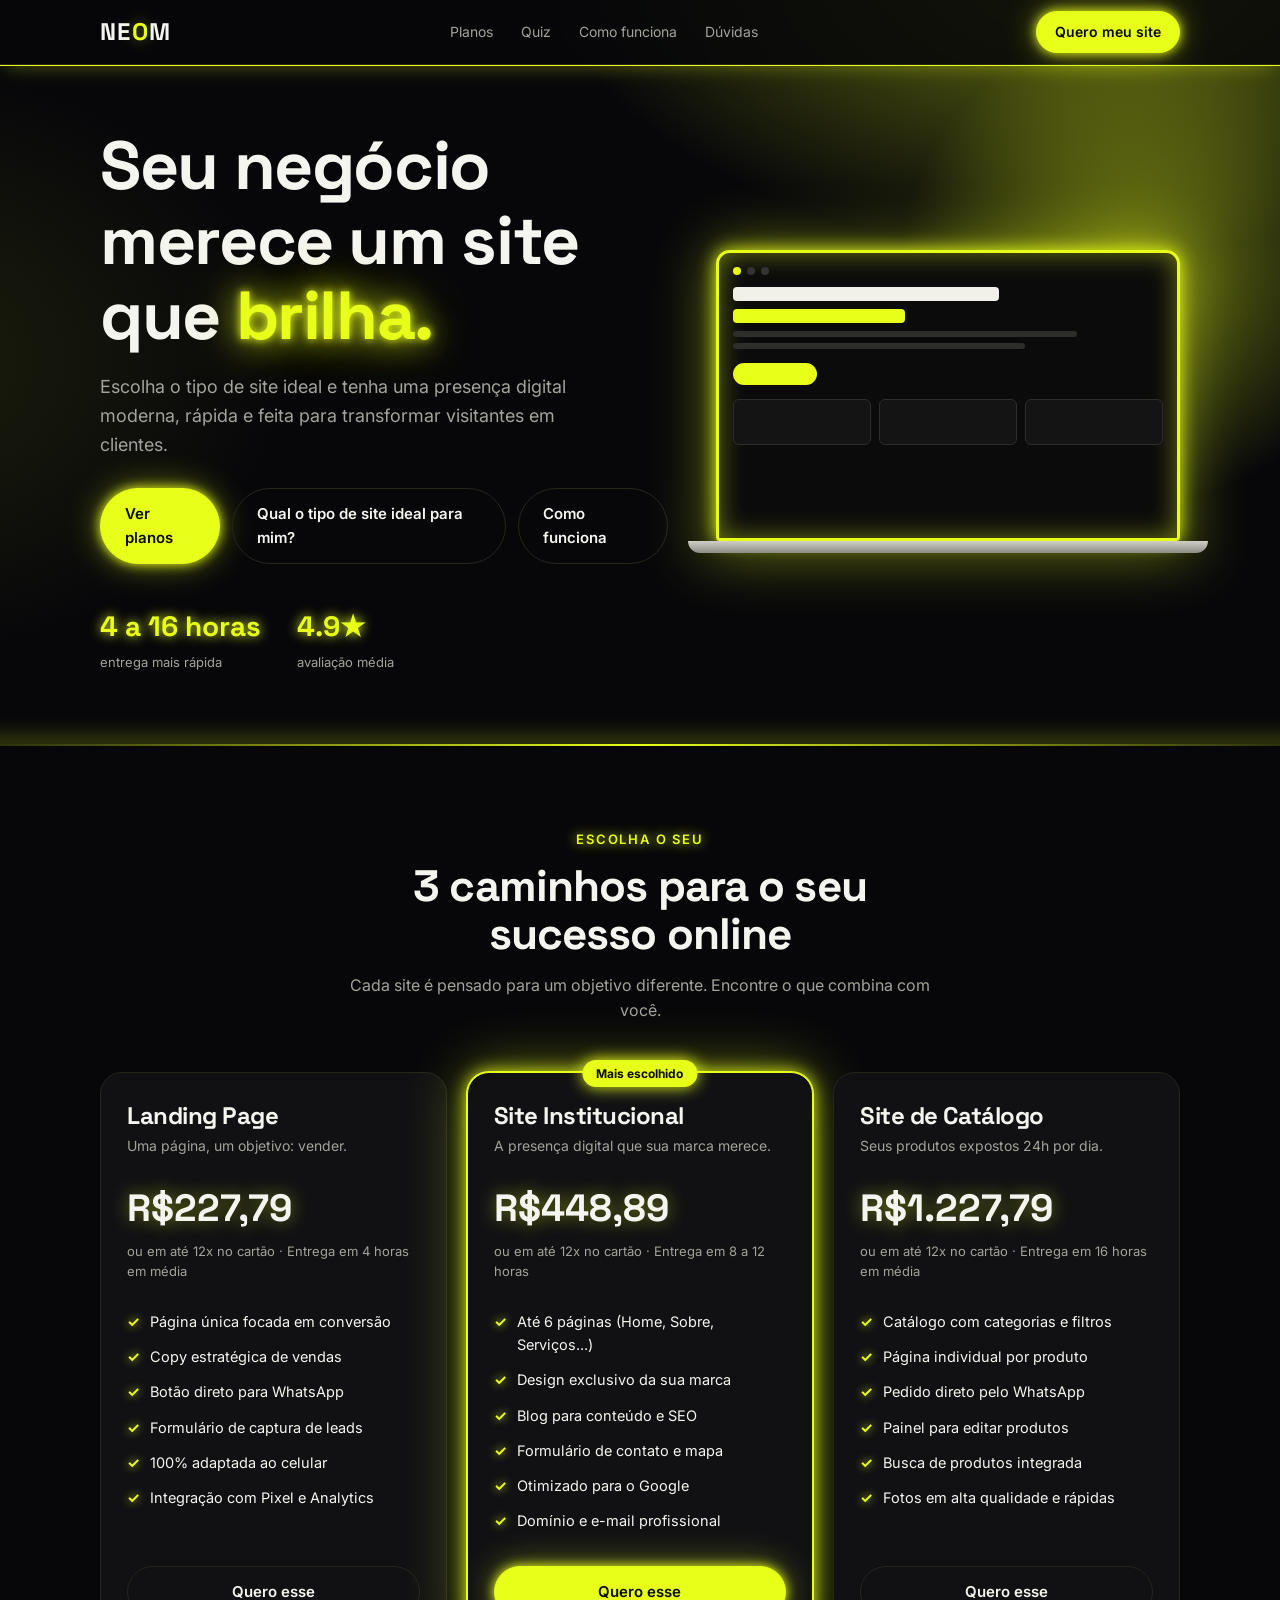
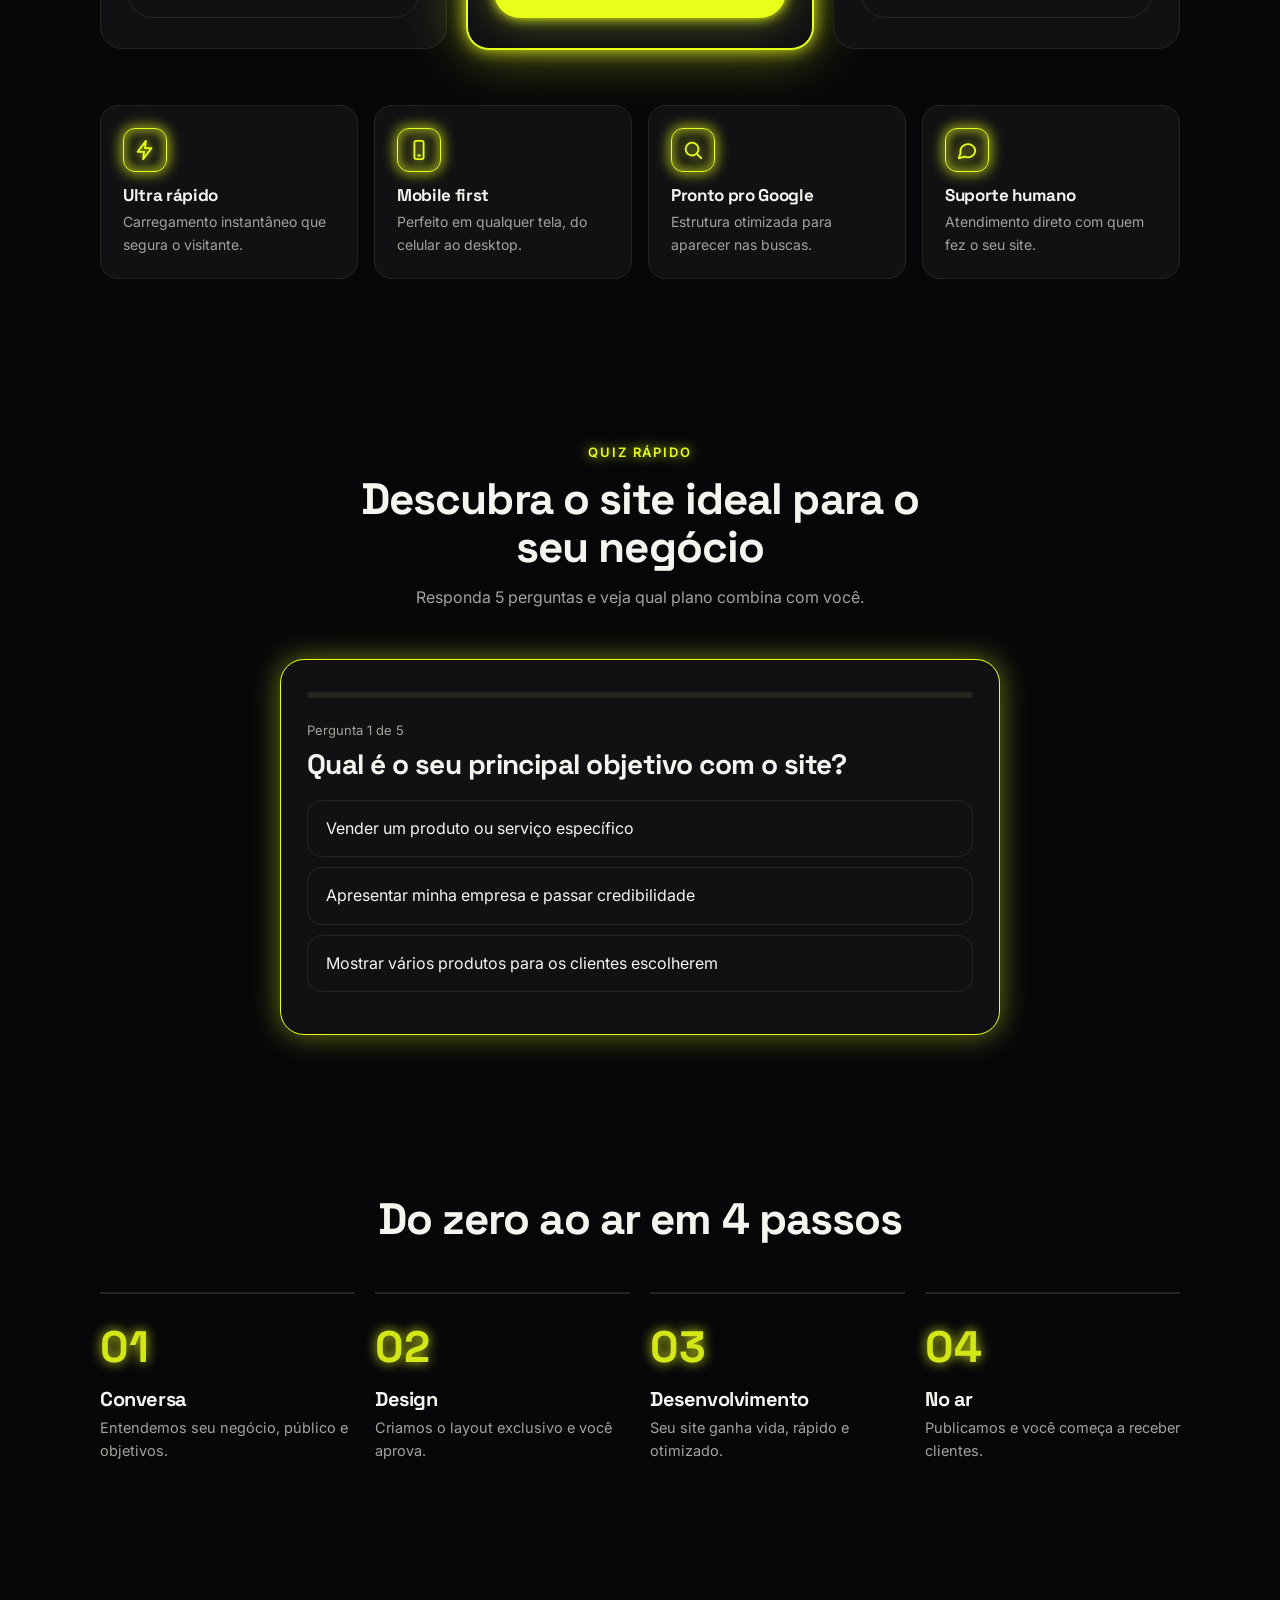
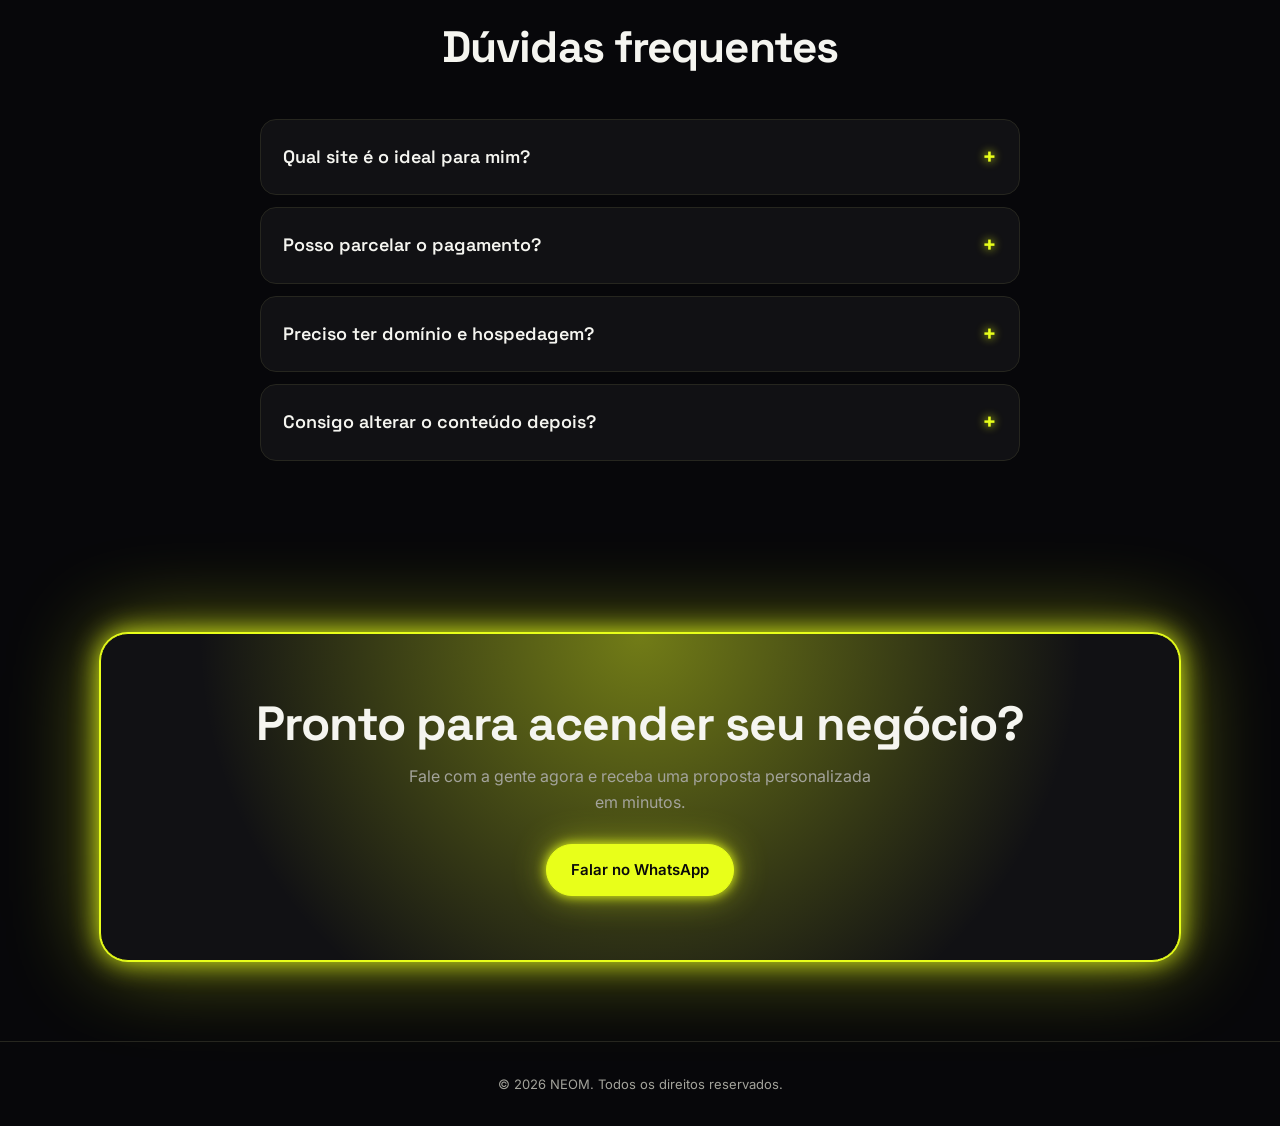
==== index.html @ ddf5eb72 "Add files via upload" ====
<!DOCTYPE html>
<html lang="pt-BR">
<head>
<meta charset="utf-8">
<meta name="viewport" content="width=device-width, initial-scale=1, viewport-fit=cover">
<title>NEOM | Sites que vendem — Landing Page, Institucional e Catálogo</title>
<meta name="description" content="Escolha entre landing page, site institucional ou site de catálogo. Sites rápidos, modernos e feitos para converter.">
<link href="https://fonts.googleapis.com/css2?family=Space+Grotesk:wght@400;500;700&family=Inter:wght@400;500;600&display=swap" rel="stylesheet">
<style>
:root{
  --bg:#07070a;--surface:#111114;--text:#f5f5f0;--muted:#a3a39b;--line:#26261f;
  --accent:#e8ff1a;--accent-ink:#0a0a0a;--glow:rgba(232,255,26,.45);
  box-sizing:border-box;padding-top:env(safe-area-inset-top,0px);padding-bottom:env(safe-area-inset-bottom,0px);
}
:root:not([data-theme="light"]){color-scheme:dark}
@media (prefers-color-scheme:dark){
  :root:not([data-theme="light"]){
    --bg:#0a0a0a;--surface:#141414;--text:#f5f5f0;--muted:#a3a39b;--line:#262622;
    --accent:#e8ff1a;--accent-ink:#0a0a0a;--glow:rgba(232,255,26,.28);color-scheme:dark;
  }
}
:root[data-theme="dark"]{
  --bg:#0a0a0a;--surface:#141414;--text:#f5f5f0;--muted:#a3a39b;--line:#262622;
  --accent:#e8ff1a;--accent-ink:#0a0a0a;--glow:rgba(232,255,26,.28);color-scheme:dark;
}
*,*::before,*::after{box-sizing:inherit}
html{scroll-behavior:smooth;scroll-padding-top:calc(env(safe-area-inset-top,0px) + 76px)}
body{margin:0;background:var(--bg);color:var(--text);font-family:Inter,system-ui,-apple-system,"Segoe UI",sans-serif;line-height:1.6}
h1,h2,h3{font-family:"Space Grotesk",Inter,system-ui,sans-serif;line-height:1.1;margin:0;letter-spacing:-.02em}
a{color:inherit;text-decoration:none}
.wrap{max-width:1120px;margin:0 auto;padding:0 20px}
.btn{display:inline-flex;align-items:center;justify-content:center;gap:8px;padding:13px 24px;border-radius:999px;font-weight:600;font-size:15px;border:1px solid var(--line);transition:transform .15s,box-shadow .15s}
.btn:hover{transform:translateY(-2px)}
.btn-primary{background:var(--accent);color:var(--accent-ink);border-color:var(--accent);box-shadow:0 0 24px var(--glow)}
.btn-ghost{background:transparent;color:var(--text)}
/* header */
body::before{content:"";position:fixed;inset:0 0 auto;height:env(safe-area-inset-top,0px);background:var(--bg);z-index:49}
header{position:sticky;top:env(safe-area-inset-top,0px);z-index:50;background:color-mix(in srgb,var(--bg) 88%,transparent);backdrop-filter:blur(12px);border-bottom:1px solid var(--line)}
.nav{display:flex;align-items:center;justify-content:space-between;height:64px}
.logo{font-family:"Space Grotesk",sans-serif;font-weight:700;font-size:24px;letter-spacing:.06em}
.logo span{color:var(--accent);text-shadow:0 0 14px var(--glow)}
.links{display:flex;gap:28px;font-size:14px;color:var(--muted)}
.links a:hover{color:var(--text)}
.nav .btn{padding:9px 18px;font-size:14px}
@media(max-width:720px){.links{display:none}}
/* hero */
.hero{padding:64px 0 72px;position:relative;overflow:hidden}
.hero::before{content:"";position:absolute;width:520px;height:520px;right:-120px;top:-60px;background:radial-gradient(circle,var(--glow),transparent 65%);pointer-events:none}
.hero-grid{display:grid;grid-template-columns:1.1fr .9fr;gap:48px;align-items:center;position:relative}
.hero h1{font-size:clamp(38px,6vw,68px)}
.hero h1 em{font-style:normal;color:var(--accent);text-shadow:0 0 28px var(--glow)}
.hero p.lead{font-size:18px;color:var(--muted);max-width:520px;margin:20px 0 28px}
.cta{display:flex;gap:12px;flex-wrap:wrap}
.stats{display:flex;gap:36px;margin-top:40px}
.stats b{display:block;font-family:"Space Grotesk",sans-serif;font-size:28px;color:var(--accent)}
.stats span{font-size:13px;color:var(--muted)}
/* laptop mockup */
.laptop{position:relative;filter:drop-shadow(0 0 30px var(--glow))}
.screen{border:3px solid var(--accent);border-radius:14px 14px 4px 4px;background:#0b0b0b;padding:14px;aspect-ratio:16/10}
.bar{display:flex;gap:6px;margin-bottom:12px}
.bar i{width:8px;height:8px;border-radius:50%;background:#333}
.bar i:first-child{background:var(--accent)}
.mock-h{height:14px;width:62%;background:#f1f1ea;border-radius:4px;margin-bottom:8px}
.mock-h.s{width:40%;background:var(--accent)}
.mock-p{height:6px;width:80%;background:#2d2d2a;border-radius:3px;margin:6px 0}
.mock-p.m{width:68%}
.mock-btn{width:84px;height:22px;background:var(--accent);border-radius:999px;margin:14px 0}
.mock-cards{display:grid;grid-template-columns:repeat(3,1fr);gap:8px;margin-top:6px}
.mock-cards div{height:46px;border:1px solid #2d2d2a;border-radius:6px;background:#141414}
.base{height:12px;margin:0 -6%;border-radius:0 0 18px 18px;background:linear-gradient(#cfcfc6,#8d8d85)}
@media(max-width:860px){.hero-grid{grid-template-columns:1fr}.hero{padding-top:40px}}
/* sections */
section{padding:80px 0}
.eyebrow{display:inline-block;font-size:13px;font-weight:600;color:var(--accent);text-transform:uppercase;letter-spacing:.14em;margin-bottom:12px}
.sec-head{text-align:center;max-width:620px;margin:0 auto 48px}
.sec-head h2{font-size:clamp(30px,4.5vw,44px)}
.sec-head p{color:var(--muted);margin:14px 0 0}
.plans{display:grid;grid-template-columns:repeat(3,1fr);gap:20px;align-items:stretch}
.plan{position:relative;display:flex;flex-direction:column;background:var(--surface);border:1px solid var(--line);border-radius:22px;padding:30px 26px}
.plan.hot{border-color:var(--accent);box-shadow:0 0 0 1px var(--accent),0 0 36px var(--glow)}
.tag{position:absolute;top:-13px;left:50%;transform:translateX(-50%);background:var(--accent);color:var(--accent-ink);font-size:12px;font-weight:700;padding:4px 14px;border-radius:999px;white-space:nowrap}
.plan h3{font-size:24px}
.plan .sub{color:var(--muted);font-size:14px;margin:6px 0 20px}
.price{font-family:"Space Grotesk",sans-serif;font-size:38px;font-weight:700}
.plan .inst{font-size:13px;color:var(--muted);margin:2px 0 22px}
.plan ul{list-style:none;padding:0;margin:0 0 28px;flex:1}
.plan li{display:flex;gap:10px;font-size:14.5px;padding:6px 0}
.plan li::before{content:"✓";color:var(--accent);font-weight:700}
.plan .btn{width:100%}
.plan:not(.hot) .btn{background:transparent;color:var(--text)}
.plan:not(.hot) .btn:hover{border-color:var(--accent)}
@media(max-width:900px){.plans{grid-template-columns:1fr;max-width:460px;margin:0 auto}}
.feats{display:grid;grid-template-columns:repeat(4,1fr);gap:16px;margin-top:56px}
.feat{border:1px solid var(--line);border-radius:18px;padding:22px;background:var(--surface)}
.feat .ic{width:44px;height:44px;border-radius:12px;border:1.5px solid var(--accent);color:var(--accent);display:grid;place-items:center;margin-bottom:14px;box-shadow:0 0 14px var(--glow),inset 0 0 12px var(--glow);filter:drop-shadow(0 0 4px var(--accent))}.feat .ic svg{width:22px;height:22px;fill:none;stroke:currentColor;stroke-width:2;stroke-linecap:round;stroke-linejoin:round}
.feat h3{font-size:17px;margin-bottom:6px}
.feat p{margin:0;font-size:14px;color:var(--muted)}
@media(max-width:900px){.feats{grid-template-columns:1fr 1fr}}
@media(max-width:520px){.feats{grid-template-columns:1fr}}
.steps{display:grid;grid-template-columns:repeat(4,1fr);gap:20px}
.step{border-top:2px solid var(--line);padding-top:18px}
.step:hover{border-color:var(--accent)}
.step .n{font-family:"Space Grotesk",sans-serif;font-size:44px;font-weight:700;color:var(--accent);opacity:.9}
.step h3{font-size:20px;margin:6px 0}
.step p{margin:0;color:var(--muted);font-size:14.5px}
@media(max-width:860px){.steps{grid-template-columns:1fr 1fr}}
@media(max-width:480px){.steps{grid-template-columns:1fr}}
.faq{max-width:760px;margin:0 auto}
details{border:1px solid var(--line);border-radius:16px;background:var(--surface);margin-bottom:12px;padding:0 22px}
summary{cursor:pointer;list-style:none;display:flex;justify-content:space-between;align-items:center;padding:18px 0;font-weight:600;font-family:"Space Grotesk",sans-serif;font-size:18px}
summary::-webkit-details-marker{display:none}
summary::after{content:"+";color:var(--accent);font-size:24px;transition:transform .2s}
details[open] summary::after{transform:rotate(45deg)}
details p{margin:0 0 18px;color:var(--muted);font-size:15px}
.final{text-align:center;border:1px solid var(--accent);border-radius:28px;padding:64px 24px;background:radial-gradient(circle at 50% 0,var(--glow),transparent 70%),var(--surface);box-shadow:0 0 44px var(--glow)}
.final h2{font-size:clamp(30px,5vw,48px)}
.final p{color:var(--muted);max-width:480px;margin:14px auto 28px}
footer{padding:32px 0;text-align:center;color:var(--muted);font-size:13px;border-top:1px solid var(--line)}
/* neon lights */
body{background:radial-gradient(900px 500px at 85% -5%,var(--glow),transparent 60%),radial-gradient(700px 500px at -10% 40%,rgba(232,255,26,.10),transparent 60%),var(--bg);background-attachment:fixed}
header{box-shadow:0 1px 0 var(--accent),0 4px 22px -6px var(--glow)}
.logo span{animation:flick 5s infinite}
@keyframes flick{0%,18%,22%,62%,64%,100%{opacity:1;text-shadow:0 0 8px var(--accent),0 0 22px var(--accent)}20%,63%{opacity:.45;text-shadow:none}}
.hero h1 em{text-shadow:0 0 10px var(--accent),0 0 34px var(--accent),0 0 70px var(--glow)}
.hero::after{content:"";position:absolute;left:-10%;right:-10%;bottom:0;height:2px;background:linear-gradient(90deg,transparent,var(--accent),transparent);box-shadow:0 0 22px 4px var(--glow)}
.btn-primary{box-shadow:0 0 12px var(--accent),0 0 34px var(--glow)}
.btn-primary:hover{box-shadow:0 0 18px var(--accent),0 0 54px var(--glow)}
.btn-ghost:hover,.plan:not(.hot) .btn:hover{border-color:var(--accent);box-shadow:0 0 16px var(--glow)}
.plan{transition:transform .2s,box-shadow .2s,border-color .2s}
.plan:hover{transform:translateY(-4px);border-color:var(--accent);box-shadow:0 0 28px var(--glow)}
.plan.hot{box-shadow:0 0 0 1px var(--accent),0 0 18px var(--accent),0 0 60px var(--glow)}
.tag{box-shadow:0 0 16px var(--accent)}
.plan li::before{text-shadow:0 0 8px var(--accent)}
.price{text-shadow:0 0 18px var(--glow)}
.eyebrow,.stats b,.step .n{text-shadow:0 0 12px var(--accent)}
.feat:hover{border-color:var(--accent);box-shadow:0 0 22px var(--glow)}
.step:hover{box-shadow:0 -6px 18px -8px var(--accent)}
.screen{box-shadow:0 0 18px var(--accent),inset 0 0 26px var(--glow)}
details[open]{border-color:var(--accent);box-shadow:0 0 20px var(--glow)}
summary::after{text-shadow:0 0 10px var(--accent)}
.final{box-shadow:0 0 0 1px var(--accent),0 0 28px var(--accent),0 0 90px var(--glow)}
/* 404 */
#erro-404{display:none;min-height:calc(100vh - 140px);padding:72px 0;text-align:center;place-items:center;position:relative;overflow:hidden}
#erro-404::before{content:"";position:absolute;width:620px;height:620px;left:50%;top:40%;transform:translate(-50%,-50%);background:radial-gradient(circle,var(--glow),transparent 62%);pointer-events:none}
body.is-404 main>*:not(#erro-404){display:none}
body.is-404 #erro-404{display:grid}
.e404{position:relative}
.e404 .big{font-family:"Space Grotesk",Inter,sans-serif;font-weight:700;font-size:clamp(96px,26vw,250px);line-height:1;letter-spacing:.04em;margin:8px 0 4px}
.e404 .big span{color:var(--accent);animation:flick 5s infinite}
.e404 h1{font-size:clamp(26px,4.5vw,40px)}
.e404 p{color:var(--muted);max-width:460px;margin:14px auto 28px}
.e404 .cta{justify-content:center}
.e404 .quick{margin-top:30px;display:flex;gap:22px;justify-content:center;flex-wrap:wrap;font-size:14px;color:var(--muted)}
.e404 .quick a:hover{color:var(--accent);text-shadow:0 0 10px var(--accent)}
/* quiz */
.quiz-card{max-width:720px;margin:0 auto;background:var(--surface);border:1px solid var(--accent);border-radius:24px;padding:32px 26px;box-shadow:0 0 28px var(--glow)}
.qbar{height:6px;border-radius:99px;background:var(--line);margin-bottom:22px;overflow:hidden}
.qbar i{display:block;height:100%;background:var(--accent);box-shadow:0 0 12px var(--accent);transition:width .3s}
.qstep{font-size:13px;color:var(--muted);margin-bottom:8px}
.quiz-card h3{font-size:clamp(21px,3.4vw,28px);margin-bottom:20px}
.qopt{display:block;width:100%;text-align:left;font:inherit;color:var(--text);background:transparent;border:1px solid var(--line);border-radius:14px;padding:15px 18px;margin-bottom:10px;cursor:pointer;transition:border-color .15s,box-shadow .15s}
.qopt:hover,.qopt:focus-visible{border-color:var(--accent);box-shadow:0 0 16px var(--glow);outline:none}
.qback{background:none;border:0;color:var(--muted);font:inherit;cursor:pointer;margin-top:6px;padding:6px 0}
.qback:hover{color:var(--accent)}
.qres{text-align:center}
.qres .nm{font-family:"Space Grotesk",Inter,sans-serif;font-weight:700;font-size:clamp(32px,6vw,48px);color:var(--accent);text-shadow:0 0 12px var(--accent),0 0 36px var(--glow);margin:6px 0}
.qres .pr{font-size:20px;font-weight:600}
.qres p{color:var(--muted);max-width:480px;margin:12px auto 24px}
.qres .cta{justify-content:center}
.hero .cta{flex-wrap:nowrap;align-items:center}
@media(max-width:560px){.hero .cta{flex-wrap:wrap}}
</style>
</head>
<body>
<header>
  <div class="wrap nav">
    <a class="logo" href="#">NE<span>O</span>M</a>
    <nav class="links"><a href="#planos">Planos</a><a href="#quiz">Quiz</a><a href="#como-funciona">Como funciona</a><a href="#duvidas">Dúvidas</a></nav>
    <a class="btn btn-primary" href="#planos">Quero meu site</a>
  </div>
</header>

<main>
<div class="hero">
  <div class="wrap hero-grid">
    <div>
      <h1>Seu negócio merece um site que <em>brilha.</em></h1>
      <p class="lead">Escolha o tipo de site ideal e tenha uma presença digital moderna, rápida e feita para transformar visitantes em clientes.</p>
      <div class="cta"><a class="btn btn-primary" href="#planos">Ver planos</a><a class="btn btn-ghost" href="#quiz">Qual o tipo de site ideal para mim?</a><a class="btn btn-ghost" href="#como-funciona">Como funciona</a></div>
      <div class="stats">
        <div><b>4 a 16 horas</b><span>entrega mais rápida</span></div>
        <div><b>4.9★</b><span>avaliação média</span></div>
      </div>
    </div>
    <div class="laptop" role="img" aria-label="Notebook com contorno neon amarelo exibindo um site moderno">
      <div class="screen">
        <div class="bar"><i></i><i></i><i></i></div>
        <div class="mock-h"></div><div class="mock-h s"></div>
        <div class="mock-p"></div><div class="mock-p m"></div>
        <div class="mock-btn"></div>
        <div class="mock-cards"><div></div><div></div><div></div></div>
      </div>
      <div class="base"></div>
    </div>
  </div>
</div>

<section id="planos">
  <div class="wrap">
    <div class="sec-head">
      <span class="eyebrow">Escolha o seu</span>
      <h2>3 caminhos para o seu sucesso online</h2>
      <p>Cada site é pensado para um objetivo diferente. Encontre o que combina com você.</p>
    </div>
    <div class="plans">
      <article class="plan">
        <h3>Landing Page</h3>
        <p class="sub">Uma página, um objetivo: vender.</p>
        <div class="price">R$227,79</div>
        <div class="inst">ou em até 12x no cartão · Entrega em 4 horas em média</div>
        <ul>
          <li>Página única focada em conversão</li>
          <li>Copy estratégica de vendas</li>
          <li>Botão direto para WhatsApp</li>
          <li>Formulário de captura de leads</li>
          <li>100% adaptada ao celular</li>
          <li>Integração com Pixel e Analytics</li>
        </ul>
        <a class="btn" href="https://pay.kiwify.com.br/33Eo46c">Quero esse</a>
      </article>
      <article class="plan hot">
        <span class="tag">Mais escolhido</span>
        <h3>Site Institucional</h3>
        <p class="sub">A presença digital que sua marca merece.</p>
        <div class="price">R$448,89</div>
        <div class="inst">ou em até 12x no cartão · Entrega em 8 a 12 horas</div>
        <ul>
          <li>Até 6 páginas (Home, Sobre, Serviços...)</li>
          <li>Design exclusivo da sua marca</li>
          <li>Blog para conteúdo e SEO</li>
          <li>Formulário de contato e mapa</li>
          <li>Otimizado para o Google</li>
          <li>Domínio e e-mail profissional</li>
        </ul>
        <a class="btn btn-primary" href="https://pay.kiwify.com.br/4EFHuvu">Quero esse</a>
      </article>
      <article class="plan">
        <h3>Site de Catálogo</h3>
        <p class="sub">Seus produtos expostos 24h por dia.</p>
        <div class="price">R$1.227,79</div>
        <div class="inst">ou em até 12x no cartão · Entrega em 16 horas em média</div>
        <ul>
          <li>Catálogo com categorias e filtros</li>
          <li>Página individual por produto</li>
          <li>Pedido direto pelo WhatsApp</li>
          <li>Painel para editar produtos</li>
          <li>Busca de produtos integrada</li>
          <li>Fotos em alta qualidade e rápidas</li>
        </ul>
        <a class="btn" href="https://pay.kiwify.com.br/cTDUkET">Quero esse</a>
      </article>
    </div>
    <div class="feats">
      <div class="feat"><div class="ic"><svg viewBox="0 0 24 24"><path d="M13 2 4 14h7l-1 8 9-12h-7z"/></svg></div><h3>Ultra rápido</h3><p>Carregamento instantâneo que segura o visitante.</p></div>
      <div class="feat"><div class="ic"><svg viewBox="0 0 24 24"><rect x="7" y="2" width="10" height="20" rx="2"/><path d="M11 18h2"/></svg></div><h3>Mobile first</h3><p>Perfeito em qualquer tela, do celular ao desktop.</p></div>
      <div class="feat"><div class="ic"><svg viewBox="0 0 24 24"><circle cx="11" cy="11" r="7"/><path d="m21 21-4.3-4.3"/></svg></div><h3>Pronto pro Google</h3><p>Estrutura otimizada para aparecer nas buscas.</p></div>
      <div class="feat"><div class="ic"><svg viewBox="0 0 24 24"><path d="M21 12a8 8 0 0 1-11.6 7.1L3 21l1.9-5.4A8 8 0 1 1 21 12z"/></svg></div><h3>Suporte humano</h3><p>Atendimento direto com quem fez o seu site.</p></div>
    </div>
  </div>
</section>

<section id="quiz">
  <div class="wrap">
    <div class="sec-head">
      <span class="eyebrow">Quiz rápido</span>
      <h2>Descubra o site ideal para o seu negócio</h2>
      <p>Responda 5 perguntas e veja qual plano combina com você.</p>
    </div>
    <div class="quiz-card" id="quiz-box"></div>
  </div>
</section>

<section id="como-funciona">
  <div class="wrap">
    <div class="sec-head"><h2>Do zero ao ar em 4 passos</h2></div>
    <div class="steps">
      <div class="step"><div class="n">01</div><h3>Conversa</h3><p>Entendemos seu negócio, público e objetivos.</p></div>
      <div class="step"><div class="n">02</div><h3>Design</h3><p>Criamos o layout exclusivo e você aprova.</p></div>
      <div class="step"><div class="n">03</div><h3>Desenvolvimento</h3><p>Seu site ganha vida, rápido e otimizado.</p></div>
      <div class="step"><div class="n">04</div><h3>No ar</h3><p>Publicamos e você começa a receber clientes.</p></div>
    </div>
  </div>
</section>

<section id="duvidas">
  <div class="wrap">
    <div class="sec-head"><h2>Dúvidas frequentes</h2></div>
    <div class="faq">
      <details><summary>Qual site é o ideal para mim?</summary><p>Se você quer vender uma oferta específica, a Landing Page é o caminho. Para apresentar sua marca e ser encontrado no Google, o Institucional. Se precisa mostrar vários produtos, o Catálogo.</p></details>
      <details><summary>Posso parcelar o pagamento?</summary><p>Sim! Todos os planos podem ser parcelados em até 12x no cartão de crédito.</p></details>
      <details><summary>Preciso ter domínio e hospedagem?</summary><p>Não precisa chegar com nada pronto. Ajudamos você a escolher e configurar o domínio e a hospedagem do seu site. O domínio .com é gratuito apenas no primeiro ano; a partir do segundo ano, a renovação é cobrada.</p></details>
      <details><summary>Consigo alterar o conteúdo depois?</summary><p>Sim. Você pode solicitar ajustes ao nosso suporte e, no site de catálogo, editar seus produtos direto pelo painel.</p></details>
    </div>
  </div>
</section>

<section>
  <div class="wrap">
    <div class="final">
      <h2>Pronto para acender seu negócio?</h2>
      <p>Fale com a gente agora e receba uma proposta personalizada em minutos.</p>
      <a class="btn btn-primary" href="https://wa.me/5583994054176?text=Ol%C3%A1!%20Quero%20saber%20mais%20sobre%20os%20sites.">Falar no WhatsApp</a>
    </div>
  </div>
</section>
<section id="erro-404">
  <div class="wrap e404">
    <span class="eyebrow">Erro 404</span>
    <div class="big" aria-hidden="true">4<span>O</span>4</div>
    <h1>Ops! Essa página apagou a luz.</h1>
    <p>O endereço que você tentou abrir não existe ou foi movido. Volte para o início e acenda seu negócio por lá.</p>
    <div class="cta"><a class="btn btn-primary" href="#">Voltar para o início</a><a class="btn btn-ghost" href="https://wa.me/5583994054176?text=Ol%C3%A1!%20Quero%20saber%20mais%20sobre%20os%20sites.">Falar no WhatsApp</a></div>
    <div class="quick"><a href="#planos">Planos</a><a href="#como-funciona">Como funciona</a><a href="#duvidas">Dúvidas</a></div>
  </div>
</section>
</main>

<footer>© 2026 NEOM. Todos os direitos reservados.</footer>
<script>
(function(){
  var title=document.title;
  function route(){
    var h="";
    try{h=decodeURIComponent(location.hash.slice(1))}catch(e){h=location.hash.slice(1)}
    var bad=!!h&&(h==="erro-404"||!document.getElementById(h));
    document.body.classList.toggle("is-404",bad);
    document.title=bad?"Página não encontrada | NEOM":title;
    if(bad)window.scrollTo(0,0);
  }
  addEventListener("hashchange",route);
  route();
})();
</script>
<script>
(function(){
  var Q=[
    {q:"Qual é o seu principal objetivo com o site?",o:[["Vender um produto ou serviço específico","l"],["Apresentar minha empresa e passar credibilidade","i"],["Mostrar vários produtos para os clientes escolherem","c"]]},
    {q:"Quantos produtos ou serviços você quer divulgar?",o:[["Só um, o principal","l"],["Alguns serviços ou soluções","i"],["Muitos produtos (mais de 10)","c"]]},
    {q:"Como o cliente vai falar com você ou comprar?",o:[["Clicando em um botão de WhatsApp ou preenchendo um formulário","l"],["Pelo formulário, telefone ou mapa da empresa","i"],["Escolhendo produtos e pedindo pelo WhatsApp","c"]]},
    {q:"Quantas páginas você imagina para o site?",o:[["Uma só, direta ao ponto","l"],["De 3 a 6: início, sobre, serviços e contato","i"],["Várias: categorias, busca e página de cada produto","c"]]},
    {q:"Com que frequência você vai atualizar o conteúdo?",o:[["Quase nunca, é uma campanha pontual","l"],["De vez em quando, com novidades ou blog","i"],["Sempre: novos produtos e preços","c"]]}
  ];
  var P={
    l:{n:"Landing Page",p:"R$227,79",u:"https://pay.kiwify.com.br/33Eo46c",d:"Uma página única e focada em conversão, ideal para vender uma oferta específica."},
    i:{n:"Site Institucional",p:"R$448,89",u:"https://pay.kiwify.com.br/4EFHuvu",d:"Um site completo com até 6 páginas, para apresentar sua marca e ser encontrado no Google."},
    c:{n:"Site de Catálogo",p:"R$1.227,79",u:"https://pay.kiwify.com.br/cTDUkET",d:"Um catálogo com categorias, busca e página por produto, com pedidos pelo WhatsApp."}
  };
  var box=document.getElementById("quiz-box"),step=0,ans=[];
  if(!box)return;
  function el(t,c,x){var e=document.createElement(t);if(c)e.className=c;if(x)e.textContent=x;return e}
  function render(){
    box.textContent="";
    if(step>=Q.length)return result();
    var bar=el("div","qbar"),fill=el("i");
    fill.style.width=(step/Q.length*100)+"%";bar.appendChild(fill);box.appendChild(bar);
    box.appendChild(el("div","qstep","Pergunta "+(step+1)+" de "+Q.length));
    box.appendChild(el("h3","",Q[step].q));
    Q[step].o.forEach(function(o){
      var b=el("button","qopt",o[0]);b.type="button";
      b.onclick=function(){ans[step]=o;step++;render()};
      box.appendChild(b);
    });
    if(step>0){var k=el("button","qback","← Voltar");k.type="button";k.onclick=function(){step--;render()};box.appendChild(k)}
  }
  function result(){
    var s={l:0,i:0,c:0};
    ans.forEach(function(a){s[a[1]]++});
    var max=Math.max(s.l,s.i,s.c),top=["i","l","c"].filter(function(k){return s[k]===max});
    var key=top.length===1?top[0]:(top.indexOf(ans[0][1])>-1?ans[0][1]:top[0]);
    var p=P[key],r=el("div","qres");
    r.appendChild(el("div","qstep","O site ideal para você é"));
    r.appendChild(el("div","nm",p.n));
    r.appendChild(el("div","pr","a partir de "+p.p));
    r.appendChild(el("p","",p.d));
    var cta=el("div","cta");
    var a=el("a","btn btn-primary","Quero esse plano");a.href=p.u;cta.appendChild(a);
    var msg="Olá! Fiz o quiz da NEOM e o resultado foi: "+p.n+".\n"+ans.map(function(x,i){return (i+1)+") "+x[0]}).join("\n");
    var w=el("a","btn btn-ghost","Tirar dúvidas no WhatsApp");w.href="https://wa.me/5583994054176?text="+encodeURIComponent(msg);cta.appendChild(w);
    r.appendChild(cta);
    var again=el("button","qback","Refazer o quiz");again.type="button";again.onclick=function(){step=0;ans=[];render()};
    r.appendChild(again);box.appendChild(r);
  }
  render();
})();
</script>
</body>
</html>
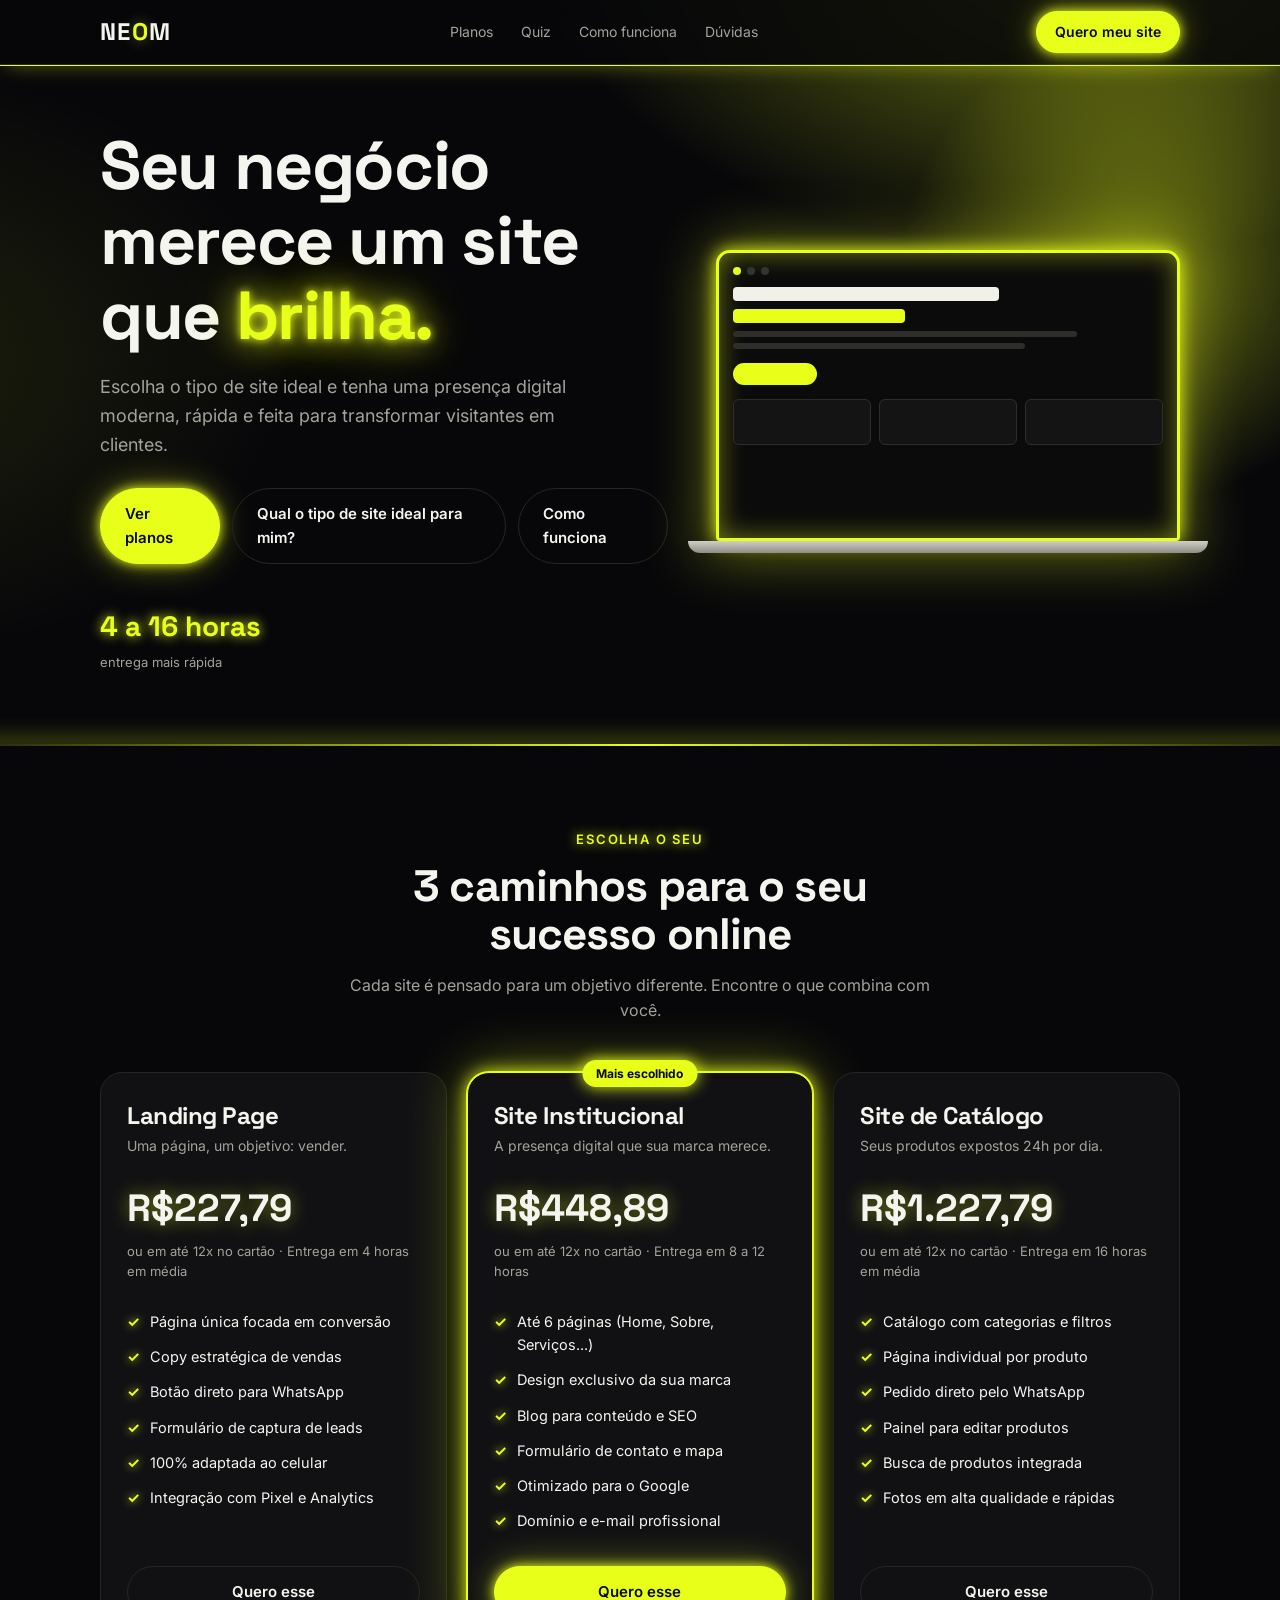
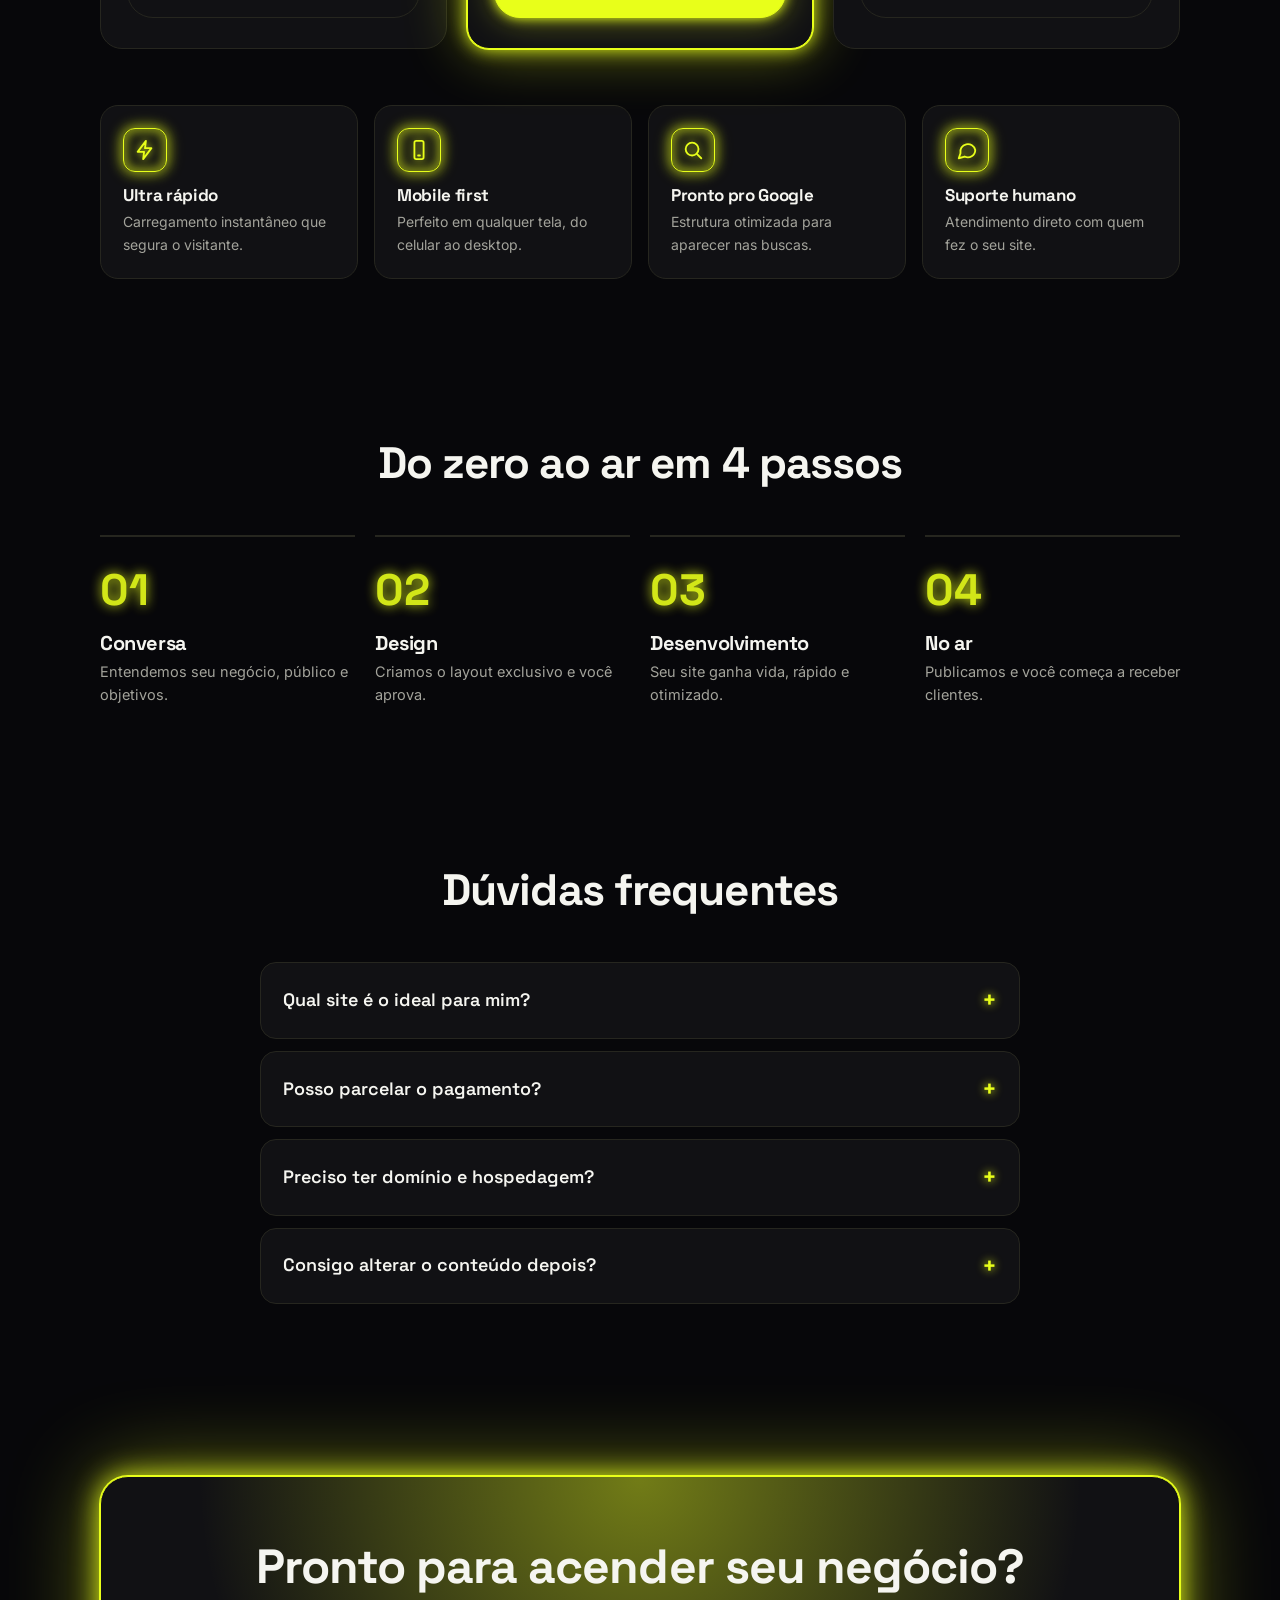
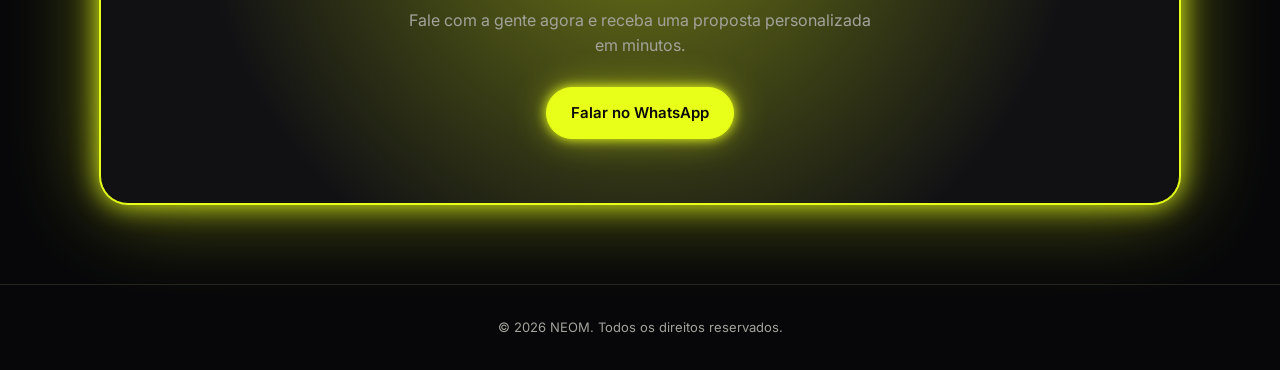
==== commit de23947e: "Add files via upload" ====
--- a/index.html
+++ b/index.html
@@ -175,7 +175,7 @@
 <header>
   <div class="wrap nav">
     <a class="logo" href="#">NE<span>O</span>M</a>
-    <nav class="links"><a href="#planos">Planos</a><a href="#quiz">Quiz</a><a href="#como-funciona">Como funciona</a><a href="#duvidas">Dúvidas</a></nav>
+    <nav class="links"><a href="#planos">Planos</a><a href="quiz.html">Quiz</a><a href="#como-funciona">Como funciona</a><a href="#duvidas">Dúvidas</a></nav>
     <a class="btn btn-primary" href="#planos">Quero meu site</a>
   </div>
 </header>
@@ -186,10 +186,9 @@
     <div>
       <h1>Seu negócio merece um site que <em>brilha.</em></h1>
       <p class="lead">Escolha o tipo de site ideal e tenha uma presença digital moderna, rápida e feita para transformar visitantes em clientes.</p>
-      <div class="cta"><a class="btn btn-primary" href="#planos">Ver planos</a><a class="btn btn-ghost" href="#quiz">Qual o tipo de site ideal para mim?</a><a class="btn btn-ghost" href="#como-funciona">Como funciona</a></div>
+      <div class="cta"><a class="btn btn-primary" href="#planos">Ver planos</a><a class="btn btn-ghost" href="quiz.html">Qual o tipo de site ideal para mim?</a><a class="btn btn-ghost" href="#como-funciona">Como funciona</a></div>
       <div class="stats">
         <div><b>4 a 16 horas</b><span>entrega mais rápida</span></div>
-        <div><b>4.9★</b><span>avaliação média</span></div>
       </div>
     </div>
     <div class="laptop" role="img" aria-label="Notebook com contorno neon amarelo exibindo um site moderno">
@@ -269,17 +268,6 @@
   </div>
 </section>
 
-<section id="quiz">
-  <div class="wrap">
-    <div class="sec-head">
-      <span class="eyebrow">Quiz rápido</span>
-      <h2>Descubra o site ideal para o seu negócio</h2>
-      <p>Responda 5 perguntas e veja qual plano combina com você.</p>
-    </div>
-    <div class="quiz-card" id="quiz-box"></div>
-  </div>
-</section>
-
 <section id="como-funciona">
   <div class="wrap">
     <div class="sec-head"><h2>Do zero ao ar em 4 passos</h2></div>
@@ -341,57 +329,5 @@
   route();
 })();
 </script>
-<script>
-(function(){
-  var Q=[
-    {q:"Qual é o seu principal objetivo com o site?",o:[["Vender um produto ou serviço específico","l"],["Apresentar minha empresa e passar credibilidade","i"],["Mostrar vários produtos para os clientes escolherem","c"]]},
-    {q:"Quantos produtos ou serviços você quer divulgar?",o:[["Só um, o principal","l"],["Alguns serviços ou soluções","i"],["Muitos produtos (mais de 10)","c"]]},
-    {q:"Como o cliente vai falar com você ou comprar?",o:[["Clicando em um botão de WhatsApp ou preenchendo um formulário","l"],["Pelo formulário, telefone ou mapa da empresa","i"],["Escolhendo produtos e pedindo pelo WhatsApp","c"]]},
-    {q:"Quantas páginas você imagina para o site?",o:[["Uma só, direta ao ponto","l"],["De 3 a 6: início, sobre, serviços e contato","i"],["Várias: categorias, busca e página de cada produto","c"]]},
-    {q:"Com que frequência você vai atualizar o conteúdo?",o:[["Quase nunca, é uma campanha pontual","l"],["De vez em quando, com novidades ou blog","i"],["Sempre: novos produtos e preços","c"]]}
-  ];
-  var P={
-    l:{n:"Landing Page",p:"R$227,79",u:"https://pay.kiwify.com.br/33Eo46c",d:"Uma página única e focada em conversão, ideal para vender uma oferta específica."},
-    i:{n:"Site Institucional",p:"R$448,89",u:"https://pay.kiwify.com.br/4EFHuvu",d:"Um site completo com até 6 páginas, para apresentar sua marca e ser encontrado no Google."},
-    c:{n:"Site de Catálogo",p:"R$1.227,79",u:"https://pay.kiwify.com.br/cTDUkET",d:"Um catálogo com categorias, busca e página por produto, com pedidos pelo WhatsApp."}
-  };
-  var box=document.getElementById("quiz-box"),step=0,ans=[];
-  if(!box)return;
-  function el(t,c,x){var e=document.createElement(t);if(c)e.className=c;if(x)e.textContent=x;return e}
-  function render(){
-    box.textContent="";
-    if(step>=Q.length)return result();
-    var bar=el("div","qbar"),fill=el("i");
-    fill.style.width=(step/Q.length*100)+"%";bar.appendChild(fill);box.appendChild(bar);
-    box.appendChild(el("div","qstep","Pergunta "+(step+1)+" de "+Q.length));
-    box.appendChild(el("h3","",Q[step].q));
-    Q[step].o.forEach(function(o){
-      var b=el("button","qopt",o[0]);b.type="button";
-      b.onclick=function(){ans[step]=o;step++;render()};
-      box.appendChild(b);
-    });
-    if(step>0){var k=el("button","qback","← Voltar");k.type="button";k.onclick=function(){step--;render()};box.appendChild(k)}
-  }
-  function result(){
-    var s={l:0,i:0,c:0};
-    ans.forEach(function(a){s[a[1]]++});
-    var max=Math.max(s.l,s.i,s.c),top=["i","l","c"].filter(function(k){return s[k]===max});
-    var key=top.length===1?top[0]:(top.indexOf(ans[0][1])>-1?ans[0][1]:top[0]);
-    var p=P[key],r=el("div","qres");
-    r.appendChild(el("div","qstep","O site ideal para você é"));
-    r.appendChild(el("div","nm",p.n));
-    r.appendChild(el("div","pr","a partir de "+p.p));
-    r.appendChild(el("p","",p.d));
-    var cta=el("div","cta");
-    var a=el("a","btn btn-primary","Quero esse plano");a.href=p.u;cta.appendChild(a);
-    var msg="Olá! Fiz o quiz da NEOM e o resultado foi: "+p.n+".\n"+ans.map(function(x,i){return (i+1)+") "+x[0]}).join("\n");
-    var w=el("a","btn btn-ghost","Tirar dúvidas no WhatsApp");w.href="https://wa.me/5583994054176?text="+encodeURIComponent(msg);cta.appendChild(w);
-    r.appendChild(cta);
-    var again=el("button","qback","Refazer o quiz");again.type="button";again.onclick=function(){step=0;ans=[];render()};
-    r.appendChild(again);box.appendChild(r);
-  }
-  render();
-})();
-</script>
 </body>
 </html>
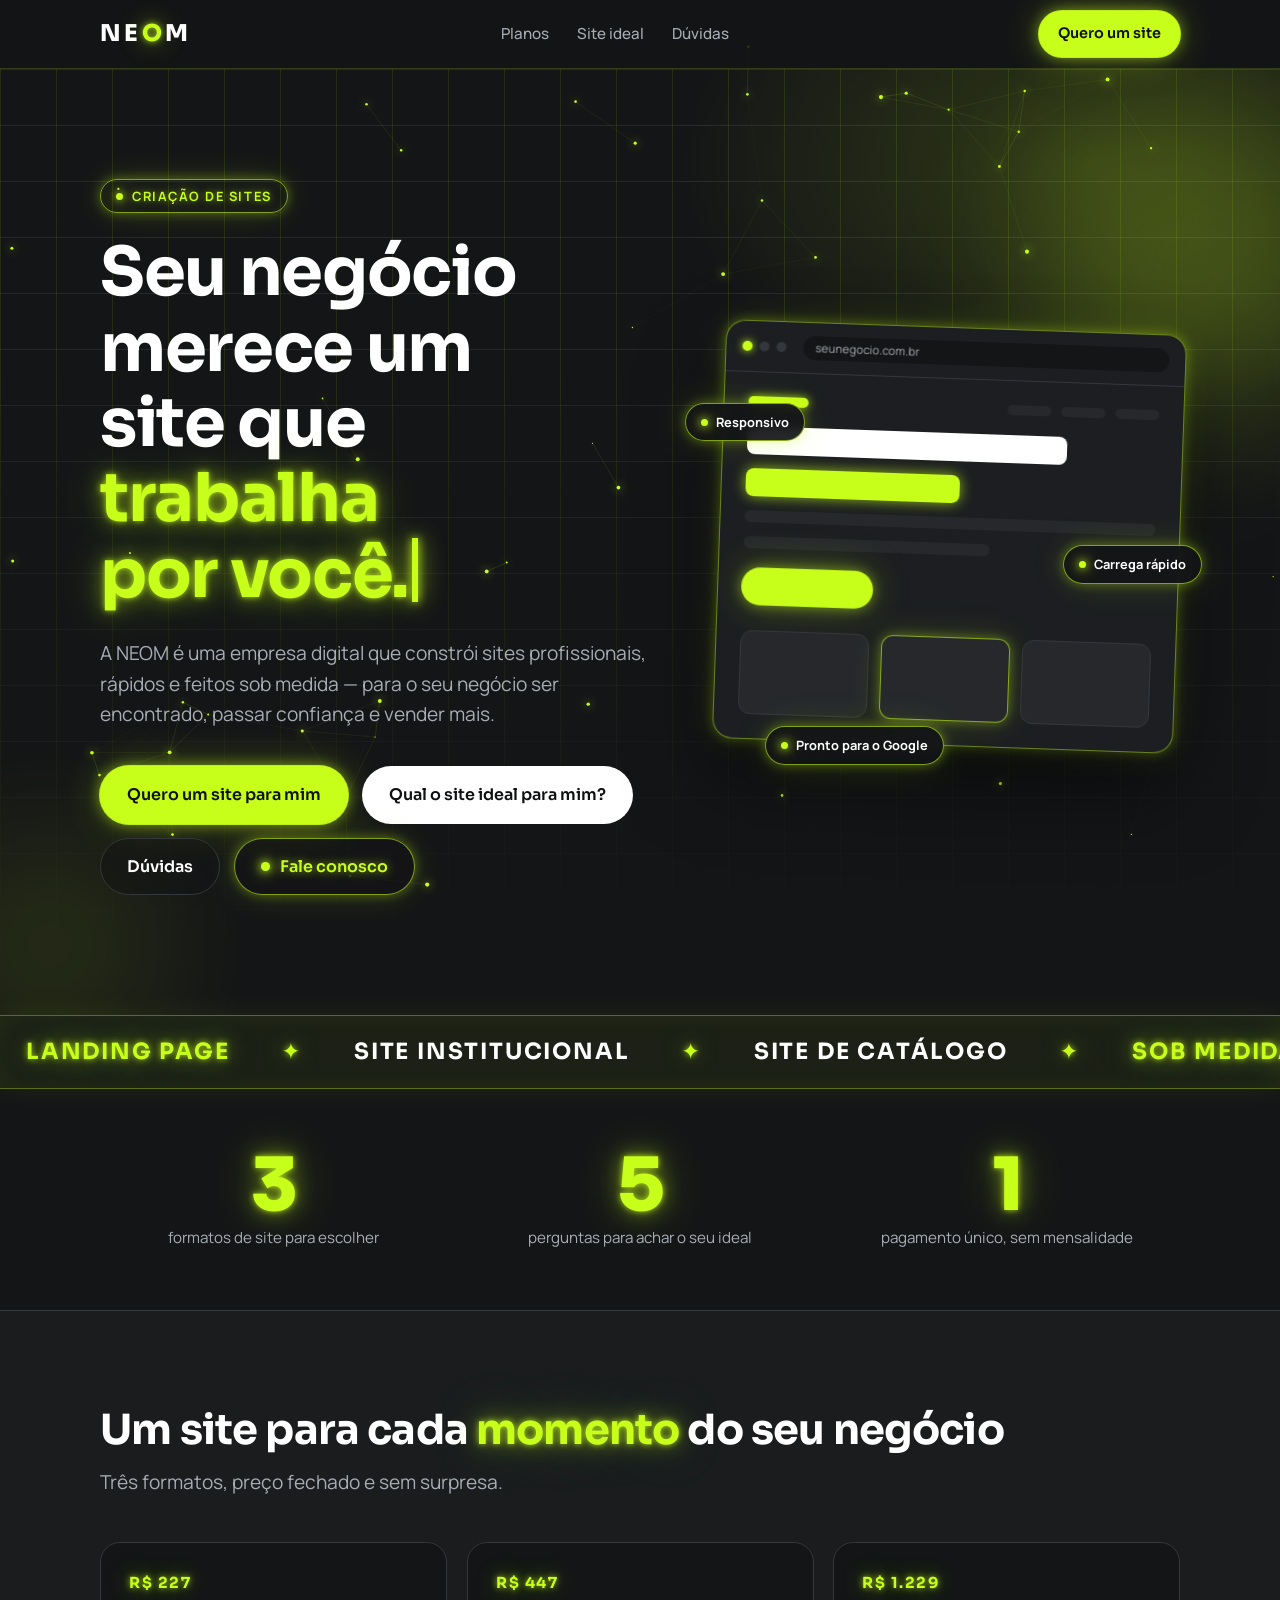
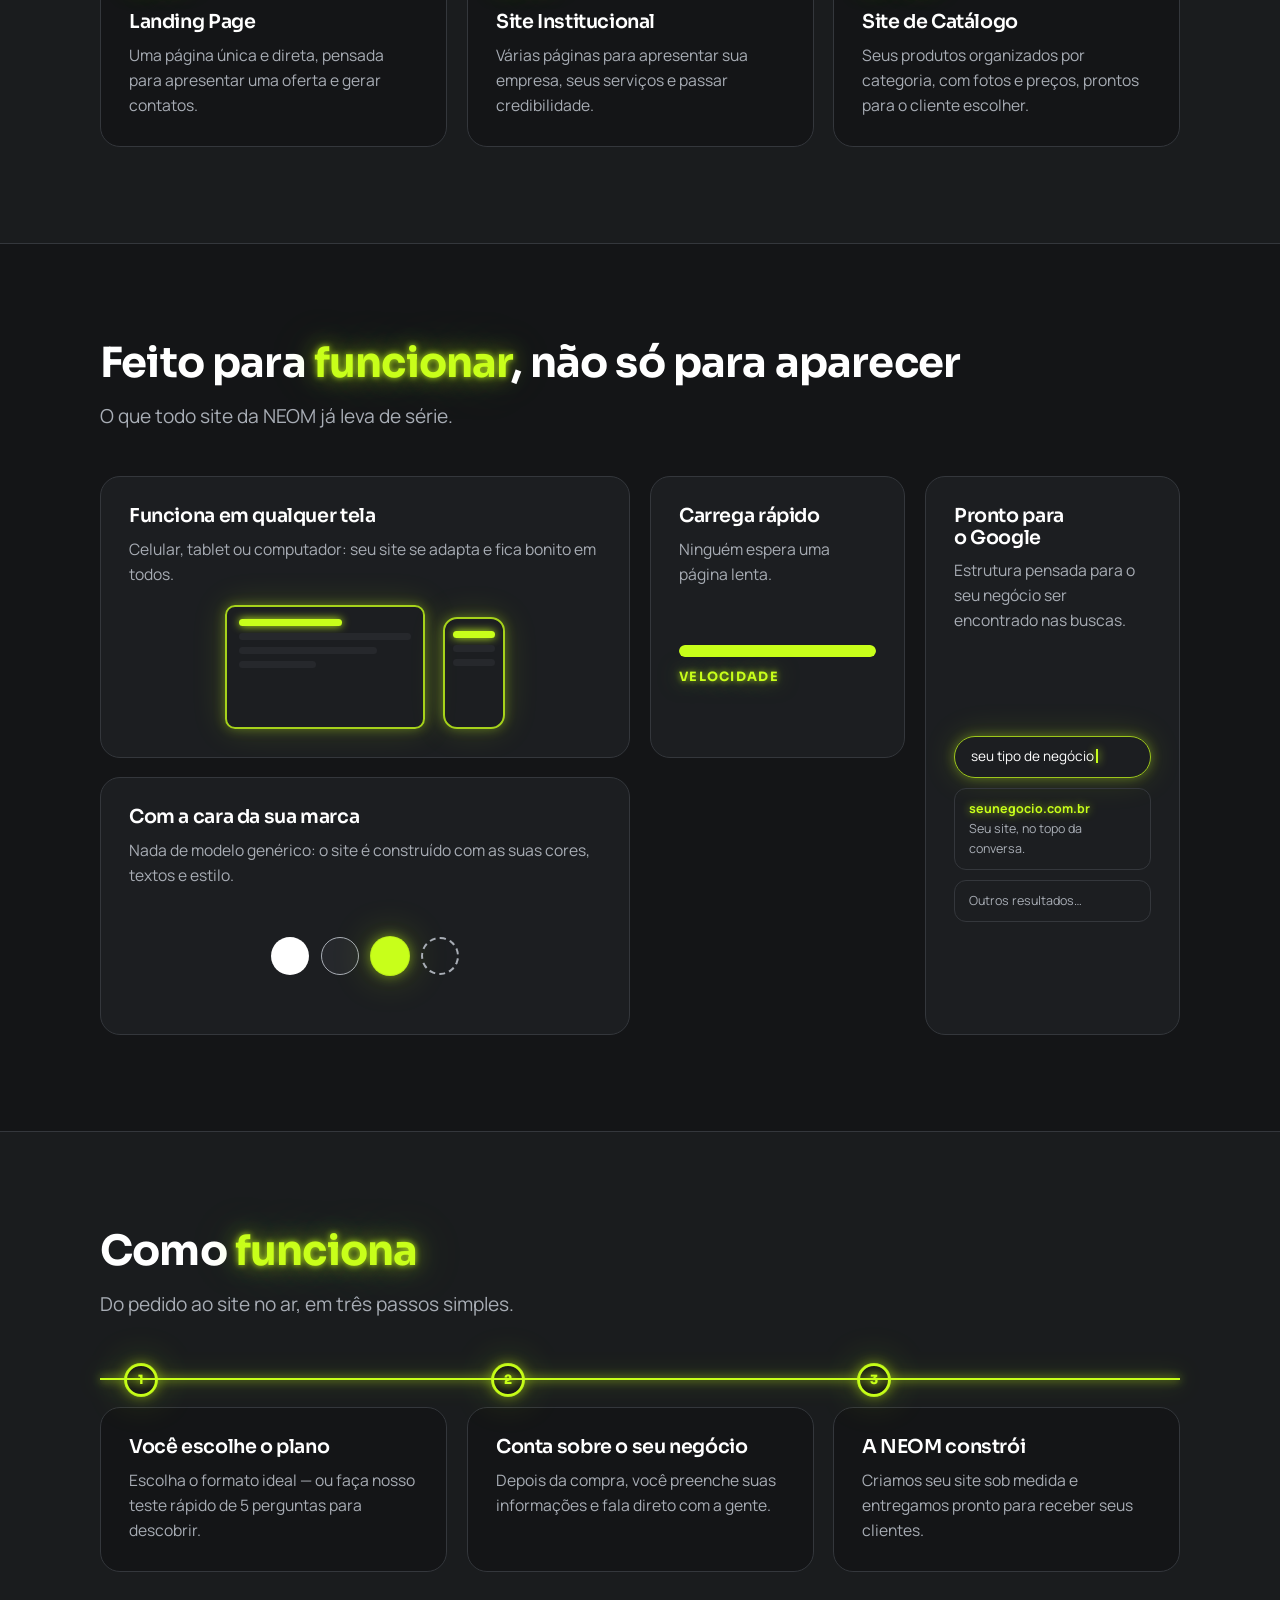
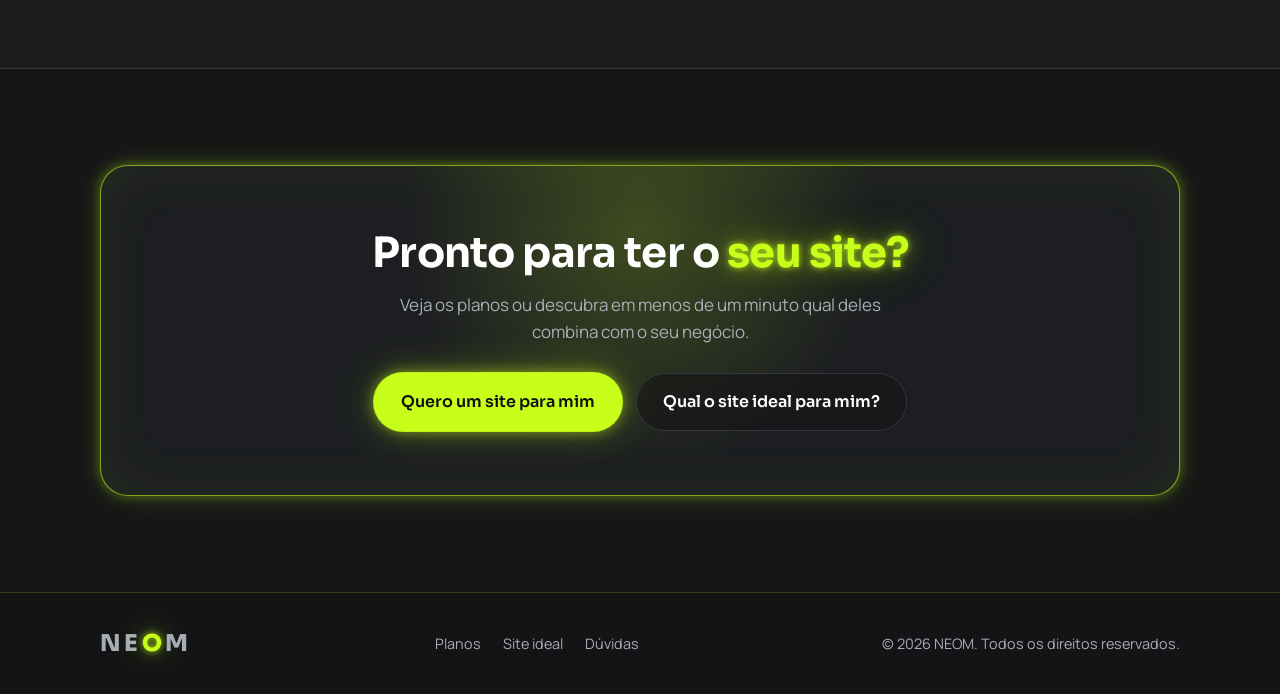
==== commit 751f08b4: "Add files via upload" ====
--- a/index.html
+++ b/index.html
@@ -1,333 +1,210 @@
 <!DOCTYPE html>
 <html lang="pt-BR">
 <head>
-<meta charset="utf-8">
-<meta name="viewport" content="width=device-width, initial-scale=1, viewport-fit=cover">
-<title>NEOM | Sites que vendem — Landing Page, Institucional e Catálogo</title>
-<meta name="description" content="Escolha entre landing page, site institucional ou site de catálogo. Sites rápidos, modernos e feitos para converter.">
-<link href="https://fonts.googleapis.com/css2?family=Space+Grotesk:wght@400;500;700&family=Inter:wght@400;500;600&display=swap" rel="stylesheet">
-<style>
-:root{
-  --bg:#07070a;--surface:#111114;--text:#f5f5f0;--muted:#a3a39b;--line:#26261f;
-  --accent:#e8ff1a;--accent-ink:#0a0a0a;--glow:rgba(232,255,26,.45);
-  box-sizing:border-box;padding-top:env(safe-area-inset-top,0px);padding-bottom:env(safe-area-inset-bottom,0px);
-}
-:root:not([data-theme="light"]){color-scheme:dark}
-@media (prefers-color-scheme:dark){
-  :root:not([data-theme="light"]){
-    --bg:#0a0a0a;--surface:#141414;--text:#f5f5f0;--muted:#a3a39b;--line:#262622;
-    --accent:#e8ff1a;--accent-ink:#0a0a0a;--glow:rgba(232,255,26,.28);color-scheme:dark;
-  }
-}
-:root[data-theme="dark"]{
-  --bg:#0a0a0a;--surface:#141414;--text:#f5f5f0;--muted:#a3a39b;--line:#262622;
-  --accent:#e8ff1a;--accent-ink:#0a0a0a;--glow:rgba(232,255,26,.28);color-scheme:dark;
-}
-*,*::before,*::after{box-sizing:inherit}
-html{scroll-behavior:smooth;scroll-padding-top:calc(env(safe-area-inset-top,0px) + 76px)}
-body{margin:0;background:var(--bg);color:var(--text);font-family:Inter,system-ui,-apple-system,"Segoe UI",sans-serif;line-height:1.6}
-h1,h2,h3{font-family:"Space Grotesk",Inter,system-ui,sans-serif;line-height:1.1;margin:0;letter-spacing:-.02em}
-a{color:inherit;text-decoration:none}
-.wrap{max-width:1120px;margin:0 auto;padding:0 20px}
-.btn{display:inline-flex;align-items:center;justify-content:center;gap:8px;padding:13px 24px;border-radius:999px;font-weight:600;font-size:15px;border:1px solid var(--line);transition:transform .15s,box-shadow .15s}
-.btn:hover{transform:translateY(-2px)}
-.btn-primary{background:var(--accent);color:var(--accent-ink);border-color:var(--accent);box-shadow:0 0 24px var(--glow)}
-.btn-ghost{background:transparent;color:var(--text)}
-/* header */
-body::before{content:"";position:fixed;inset:0 0 auto;height:env(safe-area-inset-top,0px);background:var(--bg);z-index:49}
-header{position:sticky;top:env(safe-area-inset-top,0px);z-index:50;background:color-mix(in srgb,var(--bg) 88%,transparent);backdrop-filter:blur(12px);border-bottom:1px solid var(--line)}
-.nav{display:flex;align-items:center;justify-content:space-between;height:64px}
-.logo{font-family:"Space Grotesk",sans-serif;font-weight:700;font-size:24px;letter-spacing:.06em}
-.logo span{color:var(--accent);text-shadow:0 0 14px var(--glow)}
-.links{display:flex;gap:28px;font-size:14px;color:var(--muted)}
-.links a:hover{color:var(--text)}
-.nav .btn{padding:9px 18px;font-size:14px}
-@media(max-width:720px){.links{display:none}}
-/* hero */
-.hero{padding:64px 0 72px;position:relative;overflow:hidden}
-.hero::before{content:"";position:absolute;width:520px;height:520px;right:-120px;top:-60px;background:radial-gradient(circle,var(--glow),transparent 65%);pointer-events:none}
-.hero-grid{display:grid;grid-template-columns:1.1fr .9fr;gap:48px;align-items:center;position:relative}
-.hero h1{font-size:clamp(38px,6vw,68px)}
-.hero h1 em{font-style:normal;color:var(--accent);text-shadow:0 0 28px var(--glow)}
-.hero p.lead{font-size:18px;color:var(--muted);max-width:520px;margin:20px 0 28px}
-.cta{display:flex;gap:12px;flex-wrap:wrap}
-.stats{display:flex;gap:36px;margin-top:40px}
-.stats b{display:block;font-family:"Space Grotesk",sans-serif;font-size:28px;color:var(--accent)}
-.stats span{font-size:13px;color:var(--muted)}
-/* laptop mockup */
-.laptop{position:relative;filter:drop-shadow(0 0 30px var(--glow))}
-.screen{border:3px solid var(--accent);border-radius:14px 14px 4px 4px;background:#0b0b0b;padding:14px;aspect-ratio:16/10}
-.bar{display:flex;gap:6px;margin-bottom:12px}
-.bar i{width:8px;height:8px;border-radius:50%;background:#333}
-.bar i:first-child{background:var(--accent)}
-.mock-h{height:14px;width:62%;background:#f1f1ea;border-radius:4px;margin-bottom:8px}
-.mock-h.s{width:40%;background:var(--accent)}
-.mock-p{height:6px;width:80%;background:#2d2d2a;border-radius:3px;margin:6px 0}
-.mock-p.m{width:68%}
-.mock-btn{width:84px;height:22px;background:var(--accent);border-radius:999px;margin:14px 0}
-.mock-cards{display:grid;grid-template-columns:repeat(3,1fr);gap:8px;margin-top:6px}
-.mock-cards div{height:46px;border:1px solid #2d2d2a;border-radius:6px;background:#141414}
-.base{height:12px;margin:0 -6%;border-radius:0 0 18px 18px;background:linear-gradient(#cfcfc6,#8d8d85)}
-@media(max-width:860px){.hero-grid{grid-template-columns:1fr}.hero{padding-top:40px}}
-/* sections */
-section{padding:80px 0}
-.eyebrow{display:inline-block;font-size:13px;font-weight:600;color:var(--accent);text-transform:uppercase;letter-spacing:.14em;margin-bottom:12px}
-.sec-head{text-align:center;max-width:620px;margin:0 auto 48px}
-.sec-head h2{font-size:clamp(30px,4.5vw,44px)}
-.sec-head p{color:var(--muted);margin:14px 0 0}
-.plans{display:grid;grid-template-columns:repeat(3,1fr);gap:20px;align-items:stretch}
-.plan{position:relative;display:flex;flex-direction:column;background:var(--surface);border:1px solid var(--line);border-radius:22px;padding:30px 26px}
-.plan.hot{border-color:var(--accent);box-shadow:0 0 0 1px var(--accent),0 0 36px var(--glow)}
-.tag{position:absolute;top:-13px;left:50%;transform:translateX(-50%);background:var(--accent);color:var(--accent-ink);font-size:12px;font-weight:700;padding:4px 14px;border-radius:999px;white-space:nowrap}
-.plan h3{font-size:24px}
-.plan .sub{color:var(--muted);font-size:14px;margin:6px 0 20px}
-.price{font-family:"Space Grotesk",sans-serif;font-size:38px;font-weight:700}
-.plan .inst{font-size:13px;color:var(--muted);margin:2px 0 22px}
-.plan ul{list-style:none;padding:0;margin:0 0 28px;flex:1}
-.plan li{display:flex;gap:10px;font-size:14.5px;padding:6px 0}
-.plan li::before{content:"✓";color:var(--accent);font-weight:700}
-.plan .btn{width:100%}
-.plan:not(.hot) .btn{background:transparent;color:var(--text)}
-.plan:not(.hot) .btn:hover{border-color:var(--accent)}
-@media(max-width:900px){.plans{grid-template-columns:1fr;max-width:460px;margin:0 auto}}
-.feats{display:grid;grid-template-columns:repeat(4,1fr);gap:16px;margin-top:56px}
-.feat{border:1px solid var(--line);border-radius:18px;padding:22px;background:var(--surface)}
-.feat .ic{width:44px;height:44px;border-radius:12px;border:1.5px solid var(--accent);color:var(--accent);display:grid;place-items:center;margin-bottom:14px;box-shadow:0 0 14px var(--glow),inset 0 0 12px var(--glow);filter:drop-shadow(0 0 4px var(--accent))}.feat .ic svg{width:22px;height:22px;fill:none;stroke:currentColor;stroke-width:2;stroke-linecap:round;stroke-linejoin:round}
-.feat h3{font-size:17px;margin-bottom:6px}
-.feat p{margin:0;font-size:14px;color:var(--muted)}
-@media(max-width:900px){.feats{grid-template-columns:1fr 1fr}}
-@media(max-width:520px){.feats{grid-template-columns:1fr}}
-.steps{display:grid;grid-template-columns:repeat(4,1fr);gap:20px}
-.step{border-top:2px solid var(--line);padding-top:18px}
-.step:hover{border-color:var(--accent)}
-.step .n{font-family:"Space Grotesk",sans-serif;font-size:44px;font-weight:700;color:var(--accent);opacity:.9}
-.step h3{font-size:20px;margin:6px 0}
-.step p{margin:0;color:var(--muted);font-size:14.5px}
-@media(max-width:860px){.steps{grid-template-columns:1fr 1fr}}
-@media(max-width:480px){.steps{grid-template-columns:1fr}}
-.faq{max-width:760px;margin:0 auto}
-details{border:1px solid var(--line);border-radius:16px;background:var(--surface);margin-bottom:12px;padding:0 22px}
-summary{cursor:pointer;list-style:none;display:flex;justify-content:space-between;align-items:center;padding:18px 0;font-weight:600;font-family:"Space Grotesk",sans-serif;font-size:18px}
-summary::-webkit-details-marker{display:none}
-summary::after{content:"+";color:var(--accent);font-size:24px;transition:transform .2s}
-details[open] summary::after{transform:rotate(45deg)}
-details p{margin:0 0 18px;color:var(--muted);font-size:15px}
-.final{text-align:center;border:1px solid var(--accent);border-radius:28px;padding:64px 24px;background:radial-gradient(circle at 50% 0,var(--glow),transparent 70%),var(--surface);box-shadow:0 0 44px var(--glow)}
-.final h2{font-size:clamp(30px,5vw,48px)}
-.final p{color:var(--muted);max-width:480px;margin:14px auto 28px}
-footer{padding:32px 0;text-align:center;color:var(--muted);font-size:13px;border-top:1px solid var(--line)}
-/* neon lights */
-body{background:radial-gradient(900px 500px at 85% -5%,var(--glow),transparent 60%),radial-gradient(700px 500px at -10% 40%,rgba(232,255,26,.10),transparent 60%),var(--bg);background-attachment:fixed}
-header{box-shadow:0 1px 0 var(--accent),0 4px 22px -6px var(--glow)}
-.logo span{animation:flick 5s infinite}
-@keyframes flick{0%,18%,22%,62%,64%,100%{opacity:1;text-shadow:0 0 8px var(--accent),0 0 22px var(--accent)}20%,63%{opacity:.45;text-shadow:none}}
-.hero h1 em{text-shadow:0 0 10px var(--accent),0 0 34px var(--accent),0 0 70px var(--glow)}
-.hero::after{content:"";position:absolute;left:-10%;right:-10%;bottom:0;height:2px;background:linear-gradient(90deg,transparent,var(--accent),transparent);box-shadow:0 0 22px 4px var(--glow)}
-.btn-primary{box-shadow:0 0 12px var(--accent),0 0 34px var(--glow)}
-.btn-primary:hover{box-shadow:0 0 18px var(--accent),0 0 54px var(--glow)}
-.btn-ghost:hover,.plan:not(.hot) .btn:hover{border-color:var(--accent);box-shadow:0 0 16px var(--glow)}
-.plan{transition:transform .2s,box-shadow .2s,border-color .2s}
-.plan:hover{transform:translateY(-4px);border-color:var(--accent);box-shadow:0 0 28px var(--glow)}
-.plan.hot{box-shadow:0 0 0 1px var(--accent),0 0 18px var(--accent),0 0 60px var(--glow)}
-.tag{box-shadow:0 0 16px var(--accent)}
-.plan li::before{text-shadow:0 0 8px var(--accent)}
-.price{text-shadow:0 0 18px var(--glow)}
-.eyebrow,.stats b,.step .n{text-shadow:0 0 12px var(--accent)}
-.feat:hover{border-color:var(--accent);box-shadow:0 0 22px var(--glow)}
-.step:hover{box-shadow:0 -6px 18px -8px var(--accent)}
-.screen{box-shadow:0 0 18px var(--accent),inset 0 0 26px var(--glow)}
-details[open]{border-color:var(--accent);box-shadow:0 0 20px var(--glow)}
-summary::after{text-shadow:0 0 10px var(--accent)}
-.final{box-shadow:0 0 0 1px var(--accent),0 0 28px var(--accent),0 0 90px var(--glow)}
-/* 404 */
-#erro-404{display:none;min-height:calc(100vh - 140px);padding:72px 0;text-align:center;place-items:center;position:relative;overflow:hidden}
-#erro-404::before{content:"";position:absolute;width:620px;height:620px;left:50%;top:40%;transform:translate(-50%,-50%);background:radial-gradient(circle,var(--glow),transparent 62%);pointer-events:none}
-body.is-404 main>*:not(#erro-404){display:none}
-body.is-404 #erro-404{display:grid}
-.e404{position:relative}
-.e404 .big{font-family:"Space Grotesk",Inter,sans-serif;font-weight:700;font-size:clamp(96px,26vw,250px);line-height:1;letter-spacing:.04em;margin:8px 0 4px}
-.e404 .big span{color:var(--accent);animation:flick 5s infinite}
-.e404 h1{font-size:clamp(26px,4.5vw,40px)}
-.e404 p{color:var(--muted);max-width:460px;margin:14px auto 28px}
-.e404 .cta{justify-content:center}
-.e404 .quick{margin-top:30px;display:flex;gap:22px;justify-content:center;flex-wrap:wrap;font-size:14px;color:var(--muted)}
-.e404 .quick a:hover{color:var(--accent);text-shadow:0 0 10px var(--accent)}
-/* quiz */
-.quiz-card{max-width:720px;margin:0 auto;background:var(--surface);border:1px solid var(--accent);border-radius:24px;padding:32px 26px;box-shadow:0 0 28px var(--glow)}
-.qbar{height:6px;border-radius:99px;background:var(--line);margin-bottom:22px;overflow:hidden}
-.qbar i{display:block;height:100%;background:var(--accent);box-shadow:0 0 12px var(--accent);transition:width .3s}
-.qstep{font-size:13px;color:var(--muted);margin-bottom:8px}
-.quiz-card h3{font-size:clamp(21px,3.4vw,28px);margin-bottom:20px}
-.qopt{display:block;width:100%;text-align:left;font:inherit;color:var(--text);background:transparent;border:1px solid var(--line);border-radius:14px;padding:15px 18px;margin-bottom:10px;cursor:pointer;transition:border-color .15s,box-shadow .15s}
-.qopt:hover,.qopt:focus-visible{border-color:var(--accent);box-shadow:0 0 16px var(--glow);outline:none}
-.qback{background:none;border:0;color:var(--muted);font:inherit;cursor:pointer;margin-top:6px;padding:6px 0}
-.qback:hover{color:var(--accent)}
-.qres{text-align:center}
-.qres .nm{font-family:"Space Grotesk",Inter,sans-serif;font-weight:700;font-size:clamp(32px,6vw,48px);color:var(--accent);text-shadow:0 0 12px var(--accent),0 0 36px var(--glow);margin:6px 0}
-.qres .pr{font-size:20px;font-weight:600}
-.qres p{color:var(--muted);max-width:480px;margin:12px auto 24px}
-.qres .cta{justify-content:center}
-.hero .cta{flex-wrap:nowrap;align-items:center}
-@media(max-width:560px){.hero .cta{flex-wrap:wrap}}
-</style>
+  <meta charset="UTF-8">
+  <meta name="viewport" content="width=device-width, initial-scale=1">
+  <title>NEOM — Sites que colocam seu negócio no digital</title>
+  <meta name="description" content="A NEOM constrói landing pages, sites institucionais e sites de catálogo para o seu negócio vender mais na internet.">
+  <link rel="preconnect" href="https://fonts.googleapis.com">
+  <link rel="preconnect" href="https://fonts.gstatic.com" crossorigin>
+  <link href="https://fonts.googleapis.com/css2?family=Manrope:wght@400;500;600;700&family=Sora:wght@500;600;700;800&display=swap" rel="stylesheet">
+  <link rel="stylesheet" href="style.css">
 </head>
 <body>
-<header>
-  <div class="wrap nav">
-    <a class="logo" href="#">NE<span>O</span>M</a>
-    <nav class="links"><a href="#planos">Planos</a><a href="quiz.html">Quiz</a><a href="#como-funciona">Como funciona</a><a href="#duvidas">Dúvidas</a></nav>
-    <a class="btn btn-primary" href="#planos">Quero meu site</a>
-  </div>
-</header>
-
-<main>
-<div class="hero">
-  <div class="wrap hero-grid">
-    <div>
-      <h1>Seu negócio merece um site que <em>brilha.</em></h1>
-      <p class="lead">Escolha o tipo de site ideal e tenha uma presença digital moderna, rápida e feita para transformar visitantes em clientes.</p>
-      <div class="cta"><a class="btn btn-primary" href="#planos">Ver planos</a><a class="btn btn-ghost" href="quiz.html">Qual o tipo de site ideal para mim?</a><a class="btn btn-ghost" href="#como-funciona">Como funciona</a></div>
+  <header class="nav">
+    <div class="wrap nav-in">
+      <a class="logo" href="index.html" aria-label="NEOM — início">NE<span>O</span>M</a>
+      <nav aria-label="Principal">
+        <a href="planos.html">Planos</a>
+        <a href="site-ideal.html">Site ideal</a>
+        <a href="duvidas.html">Dúvidas</a>
+      </nav>
+      <a class="btn btn-lime btn-sm" href="planos.html">Quero um site</a>
+    </div>
+  </header>
+
+  <main>
+    <!-- Primeiro andar -->
+    <section class="hero">
+      <span class="orb o1" aria-hidden="true"></span>
+      <span class="orb o2" aria-hidden="true"></span>
+      <div class="wrap hero-grid">
+        <div>
+          <span class="tag">Criação de sites</span>
+          <h1>Seu negócio merece um site que <span class="lime typed" data-words="trabalha por você.|vende por você.|passa confiança.|atrai clientes.">trabalha por você.</span></h1>
+          <p class="lead">A NEOM é uma empresa digital que constrói sites profissionais, rápidos e feitos sob medida — para o seu negócio ser encontrado, passar confiança e vender mais.</p>
+          <div class="hero-actions">
+            <a class="btn btn-lime" href="planos.html">Quero um site para mim</a>
+            <a class="btn btn-white" href="site-ideal.html">Qual o site ideal para mim?</a>
+            <a class="btn btn-ghost" href="duvidas.html">Dúvidas</a>
+            <a class="btn btn-ghost btn-whats" data-whats href="obrigado.html?contato=duvida" target="_blank" rel="noopener">Fale conosco</a>
+          </div>
+        </div>
+
+        <div class="mock-wrap" aria-hidden="true">
+          <div class="mock">
+            <div class="mock-bar"><i></i><i></i><i></i><span class="mock-url">seunegocio.com.br</span></div>
+            <div class="mock-body">
+              <div class="m-nav"><b></b><b></b><b></b><b></b></div>
+              <b class="m-title"></b>
+              <b class="m-title t2"></b>
+              <b class="l1"></b>
+              <b class="l2"></b>
+              <b class="m-btn"></b>
+              <div class="mock-cards"><b></b><b></b><b></b></div>
+            </div>
+          </div>
+          <span class="chip c1">Responsivo</span>
+          <span class="chip c2">Carrega rápido</span>
+          <span class="chip c3">Pronto para o Google</span>
+        </div>
+      </div>
+    </section>
+
+    <!-- Faixa em movimento -->
+    <div class="marquee" aria-hidden="true">
+      <div class="marquee-track">
+        <span>Landing Page</span><span>Site Institucional</span><span>Site de Catálogo</span><span>Sob medida</span><span>Pagamento único</span><span>Responsivo</span>
+        <span>Landing Page</span><span>Site Institucional</span><span>Site de Catálogo</span><span>Sob medida</span><span>Pagamento único</span><span>Responsivo</span>
+      </div>
+    </div>
+
+    <!-- Números -->
+    <div class="wrap">
       <div class="stats">
-        <div><b>4 a 16 horas</b><span>entrega mais rápida</span></div>
-      </div>
-    </div>
-    <div class="laptop" role="img" aria-label="Notebook com contorno neon amarelo exibindo um site moderno">
-      <div class="screen">
-        <div class="bar"><i></i><i></i><i></i></div>
-        <div class="mock-h"></div><div class="mock-h s"></div>
-        <div class="mock-p"></div><div class="mock-p m"></div>
-        <div class="mock-btn"></div>
-        <div class="mock-cards"><div></div><div></div><div></div></div>
-      </div>
-      <div class="base"></div>
-    </div>
-  </div>
-</div>
-
-<section id="planos">
-  <div class="wrap">
-    <div class="sec-head">
-      <span class="eyebrow">Escolha o seu</span>
-      <h2>3 caminhos para o seu sucesso online</h2>
-      <p>Cada site é pensado para um objetivo diferente. Encontre o que combina com você.</p>
-    </div>
-    <div class="plans">
-      <article class="plan">
-        <h3>Landing Page</h3>
-        <p class="sub">Uma página, um objetivo: vender.</p>
-        <div class="price">R$227,79</div>
-        <div class="inst">ou em até 12x no cartão · Entrega em 4 horas em média</div>
-        <ul>
-          <li>Página única focada em conversão</li>
-          <li>Copy estratégica de vendas</li>
-          <li>Botão direto para WhatsApp</li>
-          <li>Formulário de captura de leads</li>
-          <li>100% adaptada ao celular</li>
-          <li>Integração com Pixel e Analytics</li>
-        </ul>
-        <a class="btn" href="https://pay.kiwify.com.br/33Eo46c">Quero esse</a>
-      </article>
-      <article class="plan hot">
-        <span class="tag">Mais escolhido</span>
-        <h3>Site Institucional</h3>
-        <p class="sub">A presença digital que sua marca merece.</p>
-        <div class="price">R$448,89</div>
-        <div class="inst">ou em até 12x no cartão · Entrega em 8 a 12 horas</div>
-        <ul>
-          <li>Até 6 páginas (Home, Sobre, Serviços...)</li>
-          <li>Design exclusivo da sua marca</li>
-          <li>Blog para conteúdo e SEO</li>
-          <li>Formulário de contato e mapa</li>
-          <li>Otimizado para o Google</li>
-          <li>Domínio e e-mail profissional</li>
-        </ul>
-        <a class="btn btn-primary" href="https://pay.kiwify.com.br/4EFHuvu">Quero esse</a>
-      </article>
-      <article class="plan">
-        <h3>Site de Catálogo</h3>
-        <p class="sub">Seus produtos expostos 24h por dia.</p>
-        <div class="price">R$1.227,79</div>
-        <div class="inst">ou em até 12x no cartão · Entrega em 16 horas em média</div>
-        <ul>
-          <li>Catálogo com categorias e filtros</li>
-          <li>Página individual por produto</li>
-          <li>Pedido direto pelo WhatsApp</li>
-          <li>Painel para editar produtos</li>
-          <li>Busca de produtos integrada</li>
-          <li>Fotos em alta qualidade e rápidas</li>
-        </ul>
-        <a class="btn" href="https://pay.kiwify.com.br/cTDUkET">Quero esse</a>
-      </article>
-    </div>
-    <div class="feats">
-      <div class="feat"><div class="ic"><svg viewBox="0 0 24 24"><path d="M13 2 4 14h7l-1 8 9-12h-7z"/></svg></div><h3>Ultra rápido</h3><p>Carregamento instantâneo que segura o visitante.</p></div>
-      <div class="feat"><div class="ic"><svg viewBox="0 0 24 24"><rect x="7" y="2" width="10" height="20" rx="2"/><path d="M11 18h2"/></svg></div><h3>Mobile first</h3><p>Perfeito em qualquer tela, do celular ao desktop.</p></div>
-      <div class="feat"><div class="ic"><svg viewBox="0 0 24 24"><circle cx="11" cy="11" r="7"/><path d="m21 21-4.3-4.3"/></svg></div><h3>Pronto pro Google</h3><p>Estrutura otimizada para aparecer nas buscas.</p></div>
-      <div class="feat"><div class="ic"><svg viewBox="0 0 24 24"><path d="M21 12a8 8 0 0 1-11.6 7.1L3 21l1.9-5.4A8 8 0 1 1 21 12z"/></svg></div><h3>Suporte humano</h3><p>Atendimento direto com quem fez o seu site.</p></div>
-    </div>
-  </div>
-</section>
-
-<section id="como-funciona">
-  <div class="wrap">
-    <div class="sec-head"><h2>Do zero ao ar em 4 passos</h2></div>
-    <div class="steps">
-      <div class="step"><div class="n">01</div><h3>Conversa</h3><p>Entendemos seu negócio, público e objetivos.</p></div>
-      <div class="step"><div class="n">02</div><h3>Design</h3><p>Criamos o layout exclusivo e você aprova.</p></div>
-      <div class="step"><div class="n">03</div><h3>Desenvolvimento</h3><p>Seu site ganha vida, rápido e otimizado.</p></div>
-      <div class="step"><div class="n">04</div><h3>No ar</h3><p>Publicamos e você começa a receber clientes.</p></div>
-    </div>
-  </div>
-</section>
-
-<section id="duvidas">
-  <div class="wrap">
-    <div class="sec-head"><h2>Dúvidas frequentes</h2></div>
-    <div class="faq">
-      <details><summary>Qual site é o ideal para mim?</summary><p>Se você quer vender uma oferta específica, a Landing Page é o caminho. Para apresentar sua marca e ser encontrado no Google, o Institucional. Se precisa mostrar vários produtos, o Catálogo.</p></details>
-      <details><summary>Posso parcelar o pagamento?</summary><p>Sim! Todos os planos podem ser parcelados em até 12x no cartão de crédito.</p></details>
-      <details><summary>Preciso ter domínio e hospedagem?</summary><p>Não precisa chegar com nada pronto. Ajudamos você a escolher e configurar o domínio e a hospedagem do seu site. O domínio .com é gratuito apenas no primeiro ano; a partir do segundo ano, a renovação é cobrada.</p></details>
-      <details><summary>Consigo alterar o conteúdo depois?</summary><p>Sim. Você pode solicitar ajustes ao nosso suporte e, no site de catálogo, editar seus produtos direto pelo painel.</p></details>
-    </div>
-  </div>
-</section>
-
-<section>
-  <div class="wrap">
-    <div class="final">
-      <h2>Pronto para acender seu negócio?</h2>
-      <p>Fale com a gente agora e receba uma proposta personalizada em minutos.</p>
-      <a class="btn btn-primary" href="https://wa.me/5583994054176?text=Ol%C3%A1!%20Quero%20saber%20mais%20sobre%20os%20sites.">Falar no WhatsApp</a>
-    </div>
-  </div>
-</section>
-<section id="erro-404">
-  <div class="wrap e404">
-    <span class="eyebrow">Erro 404</span>
-    <div class="big" aria-hidden="true">4<span>O</span>4</div>
-    <h1>Ops! Essa página apagou a luz.</h1>
-    <p>O endereço que você tentou abrir não existe ou foi movido. Volte para o início e acenda seu negócio por lá.</p>
-    <div class="cta"><a class="btn btn-primary" href="#">Voltar para o início</a><a class="btn btn-ghost" href="https://wa.me/5583994054176?text=Ol%C3%A1!%20Quero%20saber%20mais%20sobre%20os%20sites.">Falar no WhatsApp</a></div>
-    <div class="quick"><a href="#planos">Planos</a><a href="#como-funciona">Como funciona</a><a href="#duvidas">Dúvidas</a></div>
-  </div>
-</section>
-</main>
-
-<footer>© 2026 NEOM. Todos os direitos reservados.</footer>
-<script>
-(function(){
-  var title=document.title;
-  function route(){
-    var h="";
-    try{h=decodeURIComponent(location.hash.slice(1))}catch(e){h=location.hash.slice(1)}
-    var bad=!!h&&(h==="erro-404"||!document.getElementById(h));
-    document.body.classList.toggle("is-404",bad);
-    document.title=bad?"Página não encontrada | NEOM":title;
-    if(bad)window.scrollTo(0,0);
-  }
-  addEventListener("hashchange",route);
-  route();
-})();
-</script>
+        <div class="stat"><b data-count="3">0</b><span>formatos de site para escolher</span></div>
+        <div class="stat"><b data-count="5">0</b><span>perguntas para achar o seu ideal</span></div>
+        <div class="stat"><b data-count="1">0</b><span>pagamento único, sem mensalidade</span></div>
+      </div>
+    </div>
+
+    <!-- Planos -->
+    <section class="band">
+      <div class="wrap">
+        <div class="sec-head">
+          <h2>Um site para cada <span class="lime">momento</span> do seu negócio</h2>
+          <p class="lead">Três formatos, preço fechado e sem surpresa.</p>
+        </div>
+        <div class="grid-3">
+          <a class="card" href="planos.html">
+            <span class="step-n">R$ 227</span>
+            <h3>Landing Page</h3>
+            <p>Uma página única e direta, pensada para apresentar uma oferta e gerar contatos.</p>
+          </a>
+          <a class="card" href="planos.html">
+            <span class="step-n">R$ 447</span>
+            <h3>Site Institucional</h3>
+            <p>Várias páginas para apresentar sua empresa, seus serviços e passar credibilidade.</p>
+          </a>
+          <a class="card" href="planos.html">
+            <span class="step-n">R$ 1.229</span>
+            <h3>Site de Catálogo</h3>
+            <p>Seus produtos organizados por categoria, com fotos e preços, prontos para o cliente escolher.</p>
+          </a>
+        </div>
+      </div>
+    </section>
+
+    <!-- Bento -->
+    <section>
+      <div class="wrap">
+        <div class="sec-head">
+          <h2>Feito para <span class="lime">funcionar</span>, não só para aparecer</h2>
+          <p class="lead">O que todo site da NEOM já leva de série.</p>
+        </div>
+        <div class="bento">
+          <div class="card b-wide">
+            <h3>Funciona em qualquer tela</h3>
+            <p>Celular, tablet ou computador: seu site se adapta e fica bonito em todos.</p>
+            <div class="viz" aria-hidden="true">
+              <div class="devices">
+                <div class="dev-pc"><i></i><i></i><i></i><i></i></div>
+                <div class="dev-ph"><i></i><i></i><i></i></div>
+              </div>
+            </div>
+          </div>
+          <div class="card">
+            <h3>Carrega rápido</h3>
+            <p>Ninguém espera uma página lenta.</p>
+            <div class="viz" aria-hidden="true">
+              <div class="meter"><div class="meter-bar"><i></i></div><small>VELOCIDADE</small></div>
+            </div>
+          </div>
+          <div class="card b-tall">
+            <h3>Pronto para o Google</h3>
+            <p>Estrutura pensada para o seu negócio ser encontrado nas buscas.</p>
+            <div class="viz" aria-hidden="true">
+              <div class="search">
+                <div class="search-bar">seu tipo de negócio</div>
+                <div class="search-res"><b>seunegocio.com.br</b>Seu site, no topo da conversa.</div>
+                <div class="search-res">Outros resultados…</div>
+              </div>
+            </div>
+          </div>
+          <div class="card b-wide">
+            <h3>Com a cara da sua marca</h3>
+            <p>Nada de modelo genérico: o site é construído com as suas cores, textos e estilo.</p>
+            <div class="viz" aria-hidden="true">
+              <div class="swatches"><i></i><i></i><i></i><i></i></div>
+            </div>
+          </div>
+        </div>
+      </div>
+    </section>
+
+    <!-- Como funciona -->
+    <section class="band">
+      <div class="wrap">
+        <div class="sec-head">
+          <h2>Como <span class="lime">funciona</span></h2>
+          <p class="lead">Do pedido ao site no ar, em três passos simples.</p>
+        </div>
+        <div class="tl">
+          <div class="card">
+            <span class="tl-dot">1</span>
+            <h3>Você escolhe o plano</h3>
+            <p>Escolha o formato ideal — ou faça nosso teste rápido de 5 perguntas para descobrir.</p>
+          </div>
+          <div class="card">
+            <span class="tl-dot">2</span>
+            <h3>Conta sobre o seu negócio</h3>
+            <p>Depois da compra, você preenche suas informações e fala direto com a gente.</p>
+          </div>
+          <div class="card">
+            <span class="tl-dot">3</span>
+            <h3>A NEOM constrói</h3>
+            <p>Criamos seu site sob medida e entregamos pronto para receber seus clientes.</p>
+          </div>
+        </div>
+      </div>
+    </section>
+
+    <!-- CTA final -->
+    <section>
+      <div class="wrap">
+        <div class="cta-box">
+          <h2>Pronto para ter o <span class="lime">seu site?</span></h2>
+          <p>Veja os planos ou descubra em menos de um minuto qual deles combina com o seu negócio.</p>
+          <div class="hero-actions">
+            <a class="btn btn-lime" href="planos.html">Quero um site para mim</a>
+            <a class="btn btn-ghost" href="site-ideal.html">Qual o site ideal para mim?</a>
+          </div>
+        </div>
+      </div>
+    </section>
+  </main>
+
+  <footer>
+    <div class="wrap foot">
+      <a class="logo" href="index.html">NE<span>O</span>M</a>
+      <nav aria-label="Rodapé">
+        <a href="planos.html">Planos</a>
+        <a href="site-ideal.html">Site ideal</a>
+        <a href="duvidas.html">Dúvidas</a>
+      </nav>
+      <span>© 2026 NEOM. Todos os direitos reservados.</span>
+    </div>
+  </footer>
+  <script src="script.js"></script>
 </body>
 </html>
--- a/style.css
+++ b/style.css
@@ -0,0 +1,460 @@
+/* NEOM — estilo global (neon edition) */
+@property --ang { syntax: "<angle>"; inherits: false; initial-value: 0deg; }
+
+:root {
+  --bg: #141517;
+  --surface: #1c1e21;
+  --surface-2: #26282c;
+  --line: #34373c;
+  --text: #ffffff;
+  --muted: #a8adb5;
+  --lime: #c8ff1a;
+  --lime-rgb: 200, 255, 26;
+  --ink: #101112;
+  --radius: 20px;
+  --font-title: "Sora", system-ui, sans-serif;
+  --font-body: "Manrope", system-ui, sans-serif;
+  --ease: cubic-bezier(.2, .7, .2, 1);
+
+  /* Neon */
+  --glow-text: 0 0 6px rgba(var(--lime-rgb), .8), 0 0 22px rgba(var(--lime-rgb), .5), 0 0 54px rgba(var(--lime-rgb), .3);
+  --glow-box: 0 0 0 1px rgba(var(--lime-rgb), .9), 0 0 14px rgba(var(--lime-rgb), .55), 0 0 40px rgba(var(--lime-rgb), .28);
+  --glow-soft: 0 0 12px rgba(var(--lime-rgb), .35), 0 0 34px rgba(var(--lime-rgb), .15);
+}
+
+* { box-sizing: border-box; margin: 0; padding: 0; }
+html { scroll-behavior: smooth; }
+body {
+  background: var(--bg);
+  color: var(--text);
+  font-family: var(--font-body);
+  font-size: 17px;
+  line-height: 1.6;
+  min-height: 100vh;
+  display: flex;
+  flex-direction: column;
+  -webkit-font-smoothing: antialiased;
+  overflow-x: hidden;
+  animation: pageIn .6s var(--ease) both;
+}
+body.leaving { animation: pageOut .25s ease forwards; }
+main, footer { position: relative; z-index: 1; }
+main { flex: 1; }
+a { color: inherit; text-decoration: none; }
+.wrap { width: 100%; max-width: 1120px; margin: 0 auto; padding: 0 20px; }
+[hidden] { display: none !important; }
+::selection { background: var(--lime); color: var(--ink); }
+
+h1, h2, h3 { font-family: var(--font-title); line-height: 1.12; letter-spacing: -0.02em; text-wrap: balance; }
+h1 { font-size: clamp(2.3rem, 6vw, 4.2rem); font-weight: 700; }
+h2 { font-size: clamp(1.7rem, 4vw, 2.6rem); font-weight: 700; }
+h3 { font-size: 1.2rem; font-weight: 600; }
+p.lead { color: var(--muted); font-size: clamp(1.05rem, 2vw, 1.2rem); max-width: 56ch; }
+
+/* Tudo que é verde limão brilha */
+.lime { color: var(--lime); text-shadow: var(--glow-text); }
+
+/* Camadas globais (injetadas por JS) */
+.bg-fx { position: fixed; inset: 0; z-index: 0; pointer-events: none; }
+.cursor-glow {
+  position: fixed; left: 0; top: 0; width: 520px; height: 520px; margin: -260px 0 0 -260px; z-index: 0; pointer-events: none;
+  background: radial-gradient(circle, rgba(var(--lime-rgb), .11), transparent 65%);
+  will-change: transform;
+}
+.scroll-bar {
+  position: fixed; top: 0; left: 0; right: 0; height: 3px; z-index: 50; transform-origin: 0 50%; transform: scaleX(0);
+  background: var(--lime); box-shadow: 0 0 10px var(--lime), 0 0 24px rgba(var(--lime-rgb), .7);
+}
+
+/* Revelar ao rolar */
+.js .reveal { opacity: 0; }
+.js .reveal.in { animation: revealUp .9s var(--ease) both; animation-delay: var(--d, 0s); }
+
+/* Tag */
+.tag {
+  display: inline-flex; align-items: center; gap: 9px;
+  font-size: .8rem; font-weight: 700; letter-spacing: .12em; text-transform: uppercase;
+  color: var(--lime); text-shadow: 0 0 8px rgba(var(--lime-rgb), .8);
+  border: 1px solid rgba(var(--lime-rgb), .6); border-radius: 999px;
+  padding: 6px 15px; margin-bottom: 22px;
+  box-shadow: var(--glow-soft), inset 0 0 14px rgba(var(--lime-rgb), .1);
+}
+.tag::before { content: ""; width: 7px; height: 7px; border-radius: 50%; background: var(--lime); box-shadow: 0 0 8px var(--lime), 0 0 18px var(--lime); animation: pulseDot 1.8s ease-in-out infinite; }
+
+/* Botões */
+.btn {
+  position: relative; overflow: hidden; isolation: isolate;
+  display: inline-flex; align-items: center; justify-content: center; gap: 10px;
+  font-family: var(--font-title); font-weight: 600; font-size: 1rem;
+  padding: 15px 26px; border-radius: 999px; border: 1.5px solid transparent;
+  cursor: pointer; text-align: center;
+  translate: var(--tx, 0) var(--ty, 0);
+  transition: transform .2s var(--ease), background .2s, border-color .2s, color .2s, box-shadow .25s, text-shadow .25s;
+}
+.btn:hover { transform: translateY(-3px); }
+.btn:active { transform: translateY(0) scale(.98); }
+.btn::after { /* brilho que varre o botão */
+  content: ""; position: absolute; inset: 0; z-index: -1; transform: translateX(-120%) skewX(-20deg);
+  background: linear-gradient(90deg, transparent, rgba(255, 255, 255, .55), transparent);
+}
+.btn:hover::after { animation: sweep .7s ease; }
+:focus-visible { outline: 2px solid var(--lime); outline-offset: 3px; box-shadow: var(--glow-soft); }
+
+.btn-lime { background: var(--lime); color: var(--ink); box-shadow: var(--glow-box); animation: breathe 2.6s ease-in-out infinite; }
+.btn-lime:hover { background: #d8ff55; box-shadow: 0 0 0 1px #e4ff8a, 0 0 22px rgba(var(--lime-rgb), .9), 0 0 60px rgba(var(--lime-rgb), .55); animation: none; }
+.btn-white { background: var(--text); color: var(--ink); }
+.btn-white:hover { box-shadow: 0 0 24px rgba(255, 255, 255, .35); }
+.btn-ghost { border-color: var(--line); color: var(--text); background: rgba(20, 21, 23, .6); backdrop-filter: blur(6px); }
+.btn-ghost:hover { border-color: var(--lime); color: var(--lime); text-shadow: 0 0 10px rgba(var(--lime-rgb), .8); box-shadow: var(--glow-box); }
+.btn-whats { border-color: rgba(var(--lime-rgb), .6); color: var(--lime); text-shadow: 0 0 10px rgba(var(--lime-rgb), .7); box-shadow: var(--glow-soft); }
+.btn-whats::before { content: ""; width: 9px; height: 9px; border-radius: 50%; background: var(--lime); box-shadow: 0 0 8px var(--lime), 0 0 16px var(--lime); animation: pulseDot 1.8s ease-in-out infinite; }
+.btn-whats:hover { background: var(--lime); color: var(--ink); text-shadow: none; }
+.btn-whats:hover::before { background: var(--ink); box-shadow: none; }
+.btn-sm { padding: 10px 18px; font-size: .9rem; }
+.btn-block { width: 100%; }
+
+/* Navegação */
+.nav { position: sticky; top: 0; z-index: 10; background: rgba(20, 21, 23, .78); backdrop-filter: blur(14px); border-bottom: 1px solid rgba(var(--lime-rgb), .18); }
+.nav-in { display: flex; align-items: center; justify-content: space-between; gap: 20px; height: 68px; }
+.logo { font-family: var(--font-title); font-weight: 800; font-size: 1.45rem; letter-spacing: .14em; }
+.logo span { color: var(--lime); text-shadow: var(--glow-text); animation: flicker 6s infinite; display: inline-block; }
+.nav nav { display: flex; gap: 28px; font-size: .95rem; color: var(--muted); font-weight: 500; }
+.nav nav a { position: relative; padding: 4px 0; transition: color .2s; }
+.nav nav a::after { content: ""; position: absolute; left: 0; right: 0; bottom: -2px; height: 2px; background: var(--lime); box-shadow: 0 0 8px var(--lime), 0 0 18px var(--lime); transform: scaleX(0); transition: transform .3s var(--ease); }
+.nav nav a:hover, .nav nav a[aria-current="page"] { color: var(--text); }
+.nav nav a:hover::after, .nav nav a[aria-current="page"]::after { transform: scaleX(1); }
+@media (max-width: 720px) { .nav nav { display: none; } }
+
+/* Hero */
+.hero { position: relative; overflow: hidden; padding: clamp(56px, 10vw, 110px) 0 clamp(64px, 10vw, 120px); }
+.hero::before {
+  content: ""; position: absolute; inset: 0; pointer-events: none;
+  background:
+    radial-gradient(600px 380px at 85% 10%, rgba(var(--lime-rgb), .16), transparent 70%),
+    linear-gradient(rgba(var(--lime-rgb), .1) 1px, transparent 1px) 0 0 / 100% 56px,
+    linear-gradient(90deg, rgba(var(--lime-rgb), .1) 1px, transparent 1px) 0 0 / 56px 100%;
+  mask-image: linear-gradient(to bottom, #000 25%, transparent 95%);
+  -webkit-mask-image: linear-gradient(to bottom, #000 25%, transparent 95%);
+  animation: gridMove 8s linear infinite;
+}
+.orb { position: absolute; border-radius: 50%; filter: blur(70px); pointer-events: none; background: rgba(var(--lime-rgb), .2); animation: drift 14s ease-in-out infinite alternate; }
+.orb.o1 { width: 320px; height: 320px; right: -80px; top: 40px; }
+.orb.o2 { width: 220px; height: 220px; left: -60px; bottom: -40px; opacity: .6; animation-duration: 18s; animation-direction: alternate-reverse; }
+.hero-grid { position: relative; display: grid; grid-template-columns: 1.1fr .9fr; gap: 56px; align-items: center; }
+.hero h1 { margin-bottom: 22px; }
+.typed { display: block; min-height: 2.3em; }
+.caret { display: inline-block; width: .09em; height: .95em; margin-left: .06em; background: var(--lime); vertical-align: -.08em; box-shadow: 0 0 10px var(--lime), 0 0 24px var(--lime); animation: blink 1s steps(1) infinite; }
+.hero-actions { display: flex; flex-wrap: wrap; gap: 14px; margin-top: 36px; }
+@media (max-width: 900px) {
+  .hero-grid { grid-template-columns: 1fr; }
+  .mock-wrap { display: none; }
+}
+@media (max-width: 560px) { .hero-actions .btn { width: 100%; } }
+
+/* Mockup do hero */
+.mock-wrap { position: relative; animation: float 7s ease-in-out infinite; }
+.mock {
+  background: var(--surface); border: 1px solid rgba(var(--lime-rgb), .45); border-radius: var(--radius);
+  box-shadow: 0 40px 80px rgba(0, 0, 0, .5), var(--glow-soft); overflow: hidden;
+  transform: perspective(900px) rotateX(var(--rx, 0deg)) rotateY(var(--ry, 0deg)) rotate(2deg);
+  transition: transform .25s ease-out;
+}
+.mock-bar { display: flex; align-items: center; gap: 7px; padding: 13px 16px; border-bottom: 1px solid var(--line); }
+.mock-bar i { width: 10px; height: 10px; border-radius: 50%; background: var(--line); }
+.mock-bar i:first-child { background: var(--lime); box-shadow: 0 0 8px var(--lime); }
+.mock-url { margin-left: 10px; flex: 1; font-size: .72rem; color: var(--muted); background: var(--bg); border-radius: 999px; padding: 3px 12px; }
+.mock-body { padding: 24px; display: grid; gap: 14px; }
+.mock-body b { display: block; border-radius: 8px; background: var(--surface-2); height: 12px; transform-origin: 0 50%; animation: build .9s var(--ease) both; }
+.mock-body .m-nav { display: flex; gap: 10px; align-items: center; margin-bottom: 6px; }
+.mock-body .m-nav b { height: 10px; width: 44px; }
+.mock-body .m-nav b:first-child { width: 60px; background: var(--lime); box-shadow: 0 0 10px rgba(var(--lime-rgb), .8); margin-right: auto; }
+.mock-body .m-title { height: 28px; width: 78%; background: var(--text); animation-delay: .5s; }
+.mock-body .m-title.t2 { width: 52%; animation-delay: .7s; background: var(--lime); box-shadow: 0 0 14px rgba(var(--lime-rgb), .7); }
+.mock-body .l1 { animation-delay: .9s; }
+.mock-body .l2 { width: 60%; animation-delay: 1.05s; }
+.mock-body .m-btn { width: 130px; height: 36px; border-radius: 999px; background: var(--lime); box-shadow: var(--glow-box); animation: build .9s 1.2s var(--ease) both, breathe 2.6s 2s ease-in-out infinite; margin-top: 6px; }
+.mock-cards { display: grid; grid-template-columns: repeat(3, 1fr); gap: 12px; margin-top: 12px; }
+.mock-cards b { height: 84px; border-radius: 12px; animation: pop .7s var(--ease) both; border: 1px solid var(--line); }
+.mock-cards b:nth-child(1) { animation-delay: 1.4s; }
+.mock-cards b:nth-child(2) { animation-delay: 1.55s; border-color: rgba(var(--lime-rgb), .6); box-shadow: var(--glow-soft); }
+.mock-cards b:nth-child(3) { animation-delay: 1.7s; }
+.chip {
+  position: absolute; display: inline-flex; align-items: center; gap: 8px; white-space: nowrap;
+  background: rgba(20, 21, 23, .92); border: 1px solid rgba(var(--lime-rgb), .6); border-radius: 999px;
+  padding: 8px 15px; font-size: .8rem; font-weight: 700; box-shadow: var(--glow-soft); backdrop-filter: blur(6px);
+}
+.chip::before { content: ""; width: 7px; height: 7px; border-radius: 50%; background: var(--lime); box-shadow: 0 0 8px var(--lime), 0 0 16px var(--lime); }
+.chip.c1 { left: -34px; top: 18%; animation: bob 4.5s ease-in-out infinite; }
+.chip.c2 { right: -22px; top: 52%; animation: bob 5.2s -1.5s ease-in-out infinite; }
+.chip.c3 { left: 10%; bottom: -18px; animation: bob 4.8s -3s ease-in-out infinite; }
+
+/* Faixa em movimento */
+.marquee { position: relative; z-index: 1; overflow: hidden; border-block: 1px solid rgba(var(--lime-rgb), .35); background: rgba(var(--lime-rgb), .05); box-shadow: 0 0 30px rgba(var(--lime-rgb), .08), inset 0 0 30px rgba(var(--lime-rgb), .05); padding: 18px 0; }
+.marquee-track { display: flex; width: max-content; animation: marquee 28s linear infinite; }
+.marquee:hover .marquee-track { animation-play-state: paused; }
+.marquee span { font-family: var(--font-title); font-weight: 700; font-size: clamp(1rem, 2.4vw, 1.4rem); letter-spacing: .08em; text-transform: uppercase; white-space: nowrap; padding: 0 26px; display: inline-flex; align-items: center; gap: 52px; }
+.marquee span::after { content: "✦"; color: var(--lime); text-shadow: var(--glow-text); }
+.marquee span:nth-child(3n+1) { color: var(--lime); text-shadow: var(--glow-text); }
+
+/* Seções */
+section { padding: clamp(56px, 8vw, 96px) 0; }
+.sec-head { margin-bottom: 44px; }
+.sec-head h2 { margin-bottom: 14px; }
+.band { background: rgba(28, 30, 33, .8); border-block: 1px solid var(--line); }
+.page-head { padding: clamp(48px, 8vw, 84px) 0 0; }
+.page-head h1 { font-size: clamp(2rem, 5vw, 3.3rem); margin-bottom: 16px; }
+
+.grid-3 { display: grid; grid-template-columns: repeat(3, 1fr); gap: 20px; }
+@media (max-width: 900px) { .grid-3 { grid-template-columns: 1fr; } }
+
+/* Estatísticas */
+.stats { display: grid; grid-template-columns: repeat(3, 1fr); gap: 20px; text-align: center; padding: clamp(36px, 6vw, 60px) 0; }
+.stat b { display: block; font-family: var(--font-title); font-size: clamp(2.6rem, 7vw, 4.6rem); font-weight: 800; line-height: 1; color: var(--lime); text-shadow: var(--glow-text); letter-spacing: -0.03em; }
+.stat span { color: var(--muted); font-size: .95rem; }
+@media (max-width: 560px) { .stats { grid-template-columns: 1fr; } }
+
+/* Cards (inclinam em 3D e têm holofote que segue o mouse) */
+.card {
+  position: relative; background: var(--surface); border: 1px solid var(--line); border-radius: var(--radius); padding: 28px;
+  transform: perspective(900px) rotateX(var(--rx, 0deg)) rotateY(var(--ry, 0deg));
+  transition: transform .25s ease-out, border-color .3s, box-shadow .3s;
+}
+.card::after {
+  content: ""; position: absolute; inset: 0; border-radius: inherit; pointer-events: none; opacity: 0; transition: opacity .3s;
+  background: radial-gradient(260px circle at var(--mx, 50%) var(--my, 50%), rgba(var(--lime-rgb), .14), transparent 70%);
+}
+a.card:hover, .card:hover { border-color: rgba(var(--lime-rgb), .75); box-shadow: var(--glow-soft); }
+.card:hover::after { opacity: 1; }
+.band .card { background: var(--bg); }
+.card h3 { margin-bottom: 10px; }
+.card p { color: var(--muted); font-size: .98rem; }
+.step-n { font-family: var(--font-title); font-weight: 700; color: var(--lime); text-shadow: var(--glow-text); font-size: .95rem; letter-spacing: .1em; margin-bottom: 16px; display: block; }
+
+/* Bento */
+.bento { display: grid; grid-template-columns: repeat(4, 1fr); grid-auto-rows: minmax(230px, auto); gap: 20px; }
+.bento .b-wide { grid-column: span 2; }
+.bento .b-tall { grid-row: span 2; }
+.bento .card { display: flex; flex-direction: column; overflow: hidden; }
+.bento .viz { flex: 1; display: grid; place-items: center; min-height: 100px; margin-top: 18px; }
+@media (max-width: 900px) { .bento { grid-template-columns: 1fr 1fr; } .bento .b-tall { grid-row: auto; } }
+@media (max-width: 560px) { .bento { grid-template-columns: 1fr; } .bento .b-wide { grid-column: auto; } }
+
+.devices { display: flex; align-items: flex-end; gap: 18px; }
+.dev-pc { width: 200px; height: 124px; border: 2px solid rgba(var(--lime-rgb), .8); border-radius: 10px; padding: 12px; display: grid; gap: 7px; align-content: start; box-shadow: var(--glow-soft); }
+.dev-pc i, .dev-ph i { display: block; height: 7px; border-radius: 4px; background: var(--surface-2); animation: shimmer 2.4s ease-in-out infinite; }
+.dev-pc i:nth-child(1) { width: 60%; background: var(--lime); box-shadow: 0 0 8px var(--lime); }
+.dev-pc i:nth-child(3) { width: 80%; animation-delay: .3s; }
+.dev-pc i:nth-child(4) { width: 45%; animation-delay: .6s; }
+.dev-ph { width: 62px; height: 112px; border: 2px solid rgba(var(--lime-rgb), .8); border-radius: 14px; padding: 12px 8px; display: grid; gap: 7px; align-content: start; box-shadow: var(--glow-soft); }
+.dev-ph i:nth-child(1) { background: var(--lime); box-shadow: 0 0 8px var(--lime); }
+
+.meter { width: 100%; max-width: 220px; }
+.meter-bar { height: 12px; border-radius: 999px; background: var(--surface-2); overflow: hidden; }
+.meter-bar i { display: block; height: 100%; border-radius: inherit; background: var(--lime); box-shadow: 0 0 14px var(--lime), 0 0 30px rgba(var(--lime-rgb), .6); animation: meter 3s var(--ease) infinite; }
+.meter small { display: block; margin-top: 10px; color: var(--lime); text-shadow: var(--glow-text); font-family: var(--font-title); font-weight: 700; font-size: .8rem; letter-spacing: .1em; }
+
+.search { width: 100%; max-width: 240px; display: grid; gap: 10px; }
+.search-bar { border: 1.5px solid rgba(var(--lime-rgb), .75); border-radius: 999px; padding: 9px 16px; font-size: .85rem; box-shadow: var(--glow-soft); white-space: nowrap; overflow: hidden; }
+.search-bar::after { content: ""; display: inline-block; width: 2px; height: 1em; background: var(--lime); box-shadow: 0 0 8px var(--lime); vertical-align: -2px; margin-left: 2px; animation: blink 1s steps(1) infinite; }
+.search-res { border: 1px solid var(--line); border-radius: 12px; padding: 10px 14px; font-size: .78rem; color: var(--muted); }
+.search-res:first-of-type { border-color: rgba(var(--lime-rgb), .6); }
+.search-res b { color: var(--lime); text-shadow: 0 0 8px rgba(var(--lime-rgb), .7); display: block; }
+
+.swatches { display: flex; gap: 12px; }
+.swatches i { width: 38px; height: 38px; border-radius: 50%; animation: bob 3.2s ease-in-out infinite; }
+.swatches i:nth-child(1) { background: #fff; }
+.swatches i:nth-child(2) { background: var(--surface-2); border: 1px solid var(--muted); animation-delay: -.6s; }
+.swatches i:nth-child(3) { background: var(--lime); box-shadow: var(--glow-box); animation-delay: -1.2s; }
+.swatches i:nth-child(4) { background: transparent; border: 2px dashed var(--muted); animation-delay: -1.8s; }
+
+/* Linha do tempo */
+.tl { position: relative; display: grid; grid-template-columns: repeat(3, 1fr); gap: 20px; padding-top: 44px; }
+.tl::before, .tl::after { content: ""; position: absolute; left: 0; right: 0; top: 15px; height: 2px; }
+.tl::before { background: var(--line); }
+.tl::after { background: var(--lime); box-shadow: 0 0 10px var(--lime), 0 0 22px rgba(var(--lime-rgb), .7); transform: scaleX(0); transform-origin: 0 50%; }
+.tl.in::after { animation: lineX 1.8s .3s var(--ease) both; }
+.tl .card { position: relative; }
+.tl-dot { position: absolute; top: -44px; left: 24px; width: 32px; height: 32px; border-radius: 50%; background: var(--bg); border: 2px solid var(--lime); box-shadow: var(--glow-box); display: grid; place-items: center; font-family: var(--font-title); font-weight: 800; font-size: .8rem; color: var(--lime); text-shadow: 0 0 8px var(--lime); z-index: 1; }
+@media (max-width: 900px) {
+  .tl { grid-template-columns: 1fr; padding: 0 0 0 52px; gap: 28px; }
+  .tl::before, .tl::after { left: 15px; right: auto; top: 0; bottom: 0; width: 2px; height: auto; }
+  .tl::after { transform: scaleY(0); transform-origin: 50% 0; }
+  .tl.in::after { animation-name: lineY; }
+  .tl-dot { top: 22px; left: -52px; }
+}
+
+/* Planos */
+.plan { display: flex; flex-direction: column; }
+.plan.destaque { border-color: transparent; box-shadow: 0 24px 70px rgba(var(--lime-rgb), .1); }
+.plan.destaque::before {
+  content: ""; position: absolute; inset: -2px; border-radius: calc(var(--radius) + 2px); padding: 2px; pointer-events: none;
+  background: conic-gradient(from var(--ang), transparent 0 55%, var(--lime) 85%, #fff 92%, transparent);
+  -webkit-mask: linear-gradient(#000 0 0) content-box, linear-gradient(#000 0 0); -webkit-mask-composite: xor;
+  mask: linear-gradient(#000 0 0) content-box exclude, linear-gradient(#000 0 0);
+  animation: spin 4s linear infinite; filter: drop-shadow(0 0 8px var(--lime)) drop-shadow(0 0 20px rgba(var(--lime-rgb), .6));
+}
+.plan .selo { position: absolute; top: -13px; left: 28px; z-index: 2; background: var(--lime); color: var(--ink); font-size: .72rem; font-weight: 800; letter-spacing: .08em; text-transform: uppercase; padding: 4px 12px; border-radius: 999px; box-shadow: var(--glow-box); }
+.plan .para { color: var(--muted); font-size: .95rem; min-height: 3.2em; }
+.preco { font-family: var(--font-title); font-weight: 700; font-size: 2.7rem; letter-spacing: -0.03em; margin: 18px 0 4px; }
+.plan .preco, .resultado .preco { color: var(--lime); text-shadow: var(--glow-text); }
+.preco small { font-size: 1.1rem; color: var(--muted); font-weight: 500; margin-right: 4px; text-shadow: none; }
+.preco-nota { color: var(--muted); font-size: .85rem; margin-bottom: 22px; }
+.plan ul { list-style: none; display: grid; gap: 11px; margin-bottom: 28px; flex: 1; }
+.plan li { padding-left: 28px; position: relative; font-size: .97rem; }
+.plan li::before { content: "✓"; position: absolute; left: 0; color: var(--lime); font-weight: 800; text-shadow: 0 0 8px var(--lime), 0 0 16px rgba(var(--lime-rgb), .6); }
+
+/* Cilindro de planos (sem JS ou com movimento reduzido: vira uma grade comum) */
+.cyl { display: grid; grid-template-columns: repeat(3, 1fr); gap: 20px; padding: 8px 0 0; }
+.cyl-item { display: flex; }
+.cyl-item .plan { width: 100%; }
+.cyl-ui, .cyl-hint { display: none; }
+@media (max-width: 900px) { .cyl { grid-template-columns: 1fr; } }
+
+.cyl-on { padding: 0; height: 330vh; }
+.cyl-on .cyl-sticky {
+  position: sticky; top: 68px; height: calc(100vh - 68px); height: calc(100svh - 68px);
+  display: flex; flex-direction: column; align-items: center; justify-content: center; gap: 12px; overflow: hidden;
+}
+.cyl-on .cyl-stage { flex: 1; min-height: 0; max-width: none; padding: 0; display: flex; justify-content: center; align-items: center; perspective: 1500px; touch-action: pan-y; cursor: grab; user-select: none; -webkit-user-select: none; }
+.cyl-on .cyl-stage.drag { cursor: grabbing; }
+.cyl-on .cyl { display: block; position: relative; width: var(--cw); height: var(--ch); padding: 0; transform-style: preserve-3d; scale: var(--fit, 1); will-change: transform; }
+.cyl-on .cyl-item { position: absolute; left: 0; top: 0; width: var(--cw); height: var(--ch); backface-visibility: hidden; }
+.cyl-on .cyl-item .plan { height: 100%; }
+.cyl-on .cyl-ui { display: flex; align-items: center; gap: 16px; padding-bottom: 4px; }
+.cyl-on .cyl-hint { display: block; color: var(--muted); font-size: .74rem; letter-spacing: .16em; text-transform: uppercase; padding-bottom: 12px; animation: shimmer 2.2s ease-in-out infinite; }
+.cyl-arrow { width: 46px; height: 46px; border-radius: 50%; border: 1.5px solid rgba(var(--lime-rgb), .7); background: rgba(20, 21, 23, .85); color: var(--lime); text-shadow: var(--glow-text); font-size: 1.15rem; cursor: pointer; box-shadow: var(--glow-soft); transition: background .2s, color .2s, box-shadow .2s, transform .2s; }
+.cyl-arrow:hover { background: var(--lime); color: var(--ink); text-shadow: none; box-shadow: var(--glow-box); transform: scale(1.08); }
+.cyl-dots { display: flex; gap: 8px; }
+.cyl-dot { font: 600 .82rem var(--font-title); color: var(--muted); background: rgba(20, 21, 23, .85); border: 1px solid var(--line); border-radius: 999px; padding: 9px 16px; cursor: pointer; transition: all .25s; }
+.cyl-dot:hover { color: var(--lime); border-color: var(--lime); }
+.cyl-dot.on { background: var(--lime); color: var(--ink); border-color: var(--lime); box-shadow: var(--glow-box); }
+@media (max-width: 560px) { .cyl-dot { padding: 8px 11px; font-size: .74rem; } .cyl-on .cyl-ui { gap: 8px; } .cyl-arrow { width: 40px; height: 40px; } }
+
+.cta-box { position: relative; overflow: hidden; text-align: center; background: var(--surface); border: 1px solid rgba(var(--lime-rgb), .6); border-radius: 28px; padding: clamp(36px, 6vw, 64px) 24px; box-shadow: var(--glow-soft), inset 0 0 60px rgba(var(--lime-rgb), .06); }
+.cta-box::before { content: ""; position: absolute; left: 50%; top: -60%; width: 520px; height: 520px; margin-left: -260px; border-radius: 50%; background: radial-gradient(circle, rgba(var(--lime-rgb), .2), transparent 65%); animation: pulseBig 5s ease-in-out infinite; pointer-events: none; }
+.cta-box > * { position: relative; }
+.cta-box h2 { margin-bottom: 14px; }
+.cta-box p { color: var(--muted); margin: 0 auto 28px; max-width: 50ch; }
+.cta-box .hero-actions { justify-content: center; margin-top: 0; }
+
+/* Quiz */
+.quiz { max-width: 720px; margin: 0 auto; }
+/* Trilha: cada pergunta é um bloco que desliza para o lado */
+.q-view { overflow: hidden; padding: 28px; margin: -28px; transition: height .6s var(--ease); }
+.q-track { display: flex; align-items: flex-start; transition: transform .9s cubic-bezier(.65, 0, .2, 1); will-change: transform; }
+.q-slide { flex: 0 0 100%; padding: 0 20px; transition: opacity .7s, scale .8s var(--ease), filter .7s; }
+.q-slide:not(.active) { opacity: .3; scale: .92; filter: blur(2px); pointer-events: none; }
+.q-block { background: var(--surface); border: 1px solid rgba(var(--lime-rgb), .45); border-radius: var(--radius); padding: clamp(22px, 4vw, 36px); box-shadow: var(--glow-soft); }
+.q-block.resultado { border-color: var(--lime); box-shadow: var(--glow-box), inset 0 0 50px rgba(var(--lime-rgb), .07); animation: none; }
+.opcao.sel { border-color: var(--lime); background: rgba(var(--lime-rgb), .12); box-shadow: var(--glow-box); }
+.opcao.sel .letra { background: var(--lime); color: var(--ink); text-shadow: none; box-shadow: var(--glow-box); }
+.progress { height: 6px; background: var(--surface-2); border-radius: 999px; overflow: visible; margin-bottom: 14px; }
+.progress i { display: block; height: 100%; width: 0; background: var(--lime); border-radius: 999px; box-shadow: 0 0 10px var(--lime), 0 0 24px rgba(var(--lime-rgb), .7); transition: width .5s var(--ease); }
+.quiz-count { color: var(--muted); font-size: .9rem; margin-bottom: 26px; }
+.quiz h2 { font-size: clamp(1.4rem, 3.5vw, 2rem); margin-bottom: 26px; }
+.opcoes { display: grid; gap: 12px; }
+.opcao {
+  position: relative; text-align: left; font: inherit; color: var(--text); background: var(--surface);
+  border: 1.5px solid var(--line); border-radius: 14px; padding: 18px 20px; cursor: pointer;
+  display: flex; gap: 14px; align-items: center; transition: border-color .2s, background .2s, transform .2s var(--ease), box-shadow .2s;
+}
+.opcao:hover { border-color: var(--lime); background: var(--surface-2); transform: translateX(8px); box-shadow: var(--glow-soft); }
+.opcao:active { transform: translateX(8px) scale(.99); }
+.opcao .letra { flex: none; width: 32px; height: 32px; border-radius: 50%; border: 1.5px solid rgba(var(--lime-rgb), .7); display: grid; place-items: center; font-family: var(--font-title); font-weight: 700; font-size: .85rem; color: var(--lime); text-shadow: 0 0 8px var(--lime); transition: background .2s, color .2s; }
+.opcao:hover .letra { background: var(--lime); color: var(--ink); text-shadow: none; box-shadow: var(--glow-box); }
+.quiz-voltar { margin-top: 22px; background: none; border: 0; color: var(--muted); font: inherit; cursor: pointer; transition: color .2s; }
+.quiz-voltar:hover { color: var(--lime); text-shadow: 0 0 10px rgba(var(--lime-rgb), .8); }
+.resultado { text-align: center; border-color: var(--lime); padding: clamp(28px, 5vw, 48px); box-shadow: var(--glow-box), inset 0 0 50px rgba(var(--lime-rgb), .07); animation: pop .7s var(--ease) both; }
+.resultado h2 { font-size: clamp(1.8rem, 5vw, 2.6rem); margin: 6px 0 12px; }
+.resultado p { color: var(--muted); max-width: 48ch; margin: 0 auto; }
+.resultado .preco { margin-top: 22px; }
+.resultado .hero-actions { justify-content: center; }
+
+/* FAQ */
+.faq { max-width: 800px; margin: 0 auto; display: grid; gap: 12px; }
+.faq details { background: var(--surface); border: 1px solid var(--line); border-radius: 14px; transition: border-color .3s, box-shadow .3s; }
+.faq details:hover { border-color: rgba(var(--lime-rgb), .45); }
+.faq details[open] { border-color: rgba(var(--lime-rgb), .8); box-shadow: var(--glow-soft); }
+.faq summary { list-style: none; cursor: pointer; padding: 20px 56px 20px 22px; font-family: var(--font-title); font-weight: 600; position: relative; border-radius: 14px; }
+.faq summary::-webkit-details-marker { display: none; }
+.faq summary::after { content: "+"; position: absolute; right: 22px; top: 50%; transform: translateY(-50%); color: var(--lime); text-shadow: var(--glow-text); font-size: 1.6rem; font-weight: 400; transition: transform .3s var(--ease); }
+.faq details[open] summary::after { transform: translateY(-50%) rotate(135deg); }
+.faq details[open] summary { color: var(--lime); text-shadow: 0 0 12px rgba(var(--lime-rgb), .55); }
+.faq details p { padding: 0 22px 22px; color: var(--muted); animation: faqIn .4s var(--ease) both; }
+
+/* Obrigado / contato */
+.form-grid { display: grid; grid-template-columns: .9fr 1.1fr; gap: 48px; align-items: start; }
+@media (max-width: 900px) { .form-grid { grid-template-columns: 1fr; gap: 32px; } }
+.check { width: 72px; height: 72px; margin-bottom: 26px; border-radius: 50%; background: var(--lime); box-shadow: var(--glow-box); display: grid; place-items: center; animation: pop .7s var(--ease) both; }
+.check svg { width: 38px; height: 38px; }
+.check path { fill: none; stroke: var(--ink); stroke-width: 4; stroke-linecap: round; stroke-linejoin: round; stroke-dasharray: 40; stroke-dashoffset: 40; animation: draw .6s .45s ease forwards; }
+.passos { list-style: none; display: grid; gap: 16px; margin-top: 30px; counter-reset: p; }
+.passos li { counter-increment: p; padding-left: 46px; position: relative; color: var(--muted); }
+.passos li::before { content: counter(p); position: absolute; left: 0; top: 0; width: 30px; height: 30px; border-radius: 50%; border: 1.5px solid var(--lime); color: var(--lime); text-shadow: 0 0 8px var(--lime); box-shadow: var(--glow-soft); display: grid; place-items: center; font-family: var(--font-title); font-weight: 700; font-size: .85rem; }
+.passos strong { color: var(--text); display: block; }
+form.card { transform: none; }
+form .campo { margin-bottom: 18px; }
+form .dupla { display: grid; grid-template-columns: 1fr 1fr; gap: 16px; }
+@media (max-width: 560px) { form .dupla { grid-template-columns: 1fr; gap: 0; } }
+label { display: block; font-weight: 600; font-size: .9rem; margin-bottom: 7px; }
+input, select, textarea {
+  width: 100%; font: inherit; color: var(--text); background: var(--bg);
+  border: 1.5px solid var(--line); border-radius: 12px; padding: 13px 15px; transition: border-color .2s, box-shadow .2s;
+}
+textarea { min-height: 120px; resize: vertical; }
+input::placeholder, textarea::placeholder { color: #6d727a; }
+input:focus, select:focus, textarea:focus { border-color: var(--lime); outline: none; box-shadow: var(--glow-soft); }
+.form-nota { color: var(--muted); font-size: .85rem; margin-top: 14px; text-align: center; }
+
+/* 404 */
+.erro { text-align: center; padding: clamp(60px, 12vw, 130px) 0; }
+.erro .num { font-family: var(--font-title); font-weight: 800; font-size: clamp(7rem, 26vw, 15rem); line-height: .9; letter-spacing: -0.05em; display: inline-flex; animation: glitch 5s infinite; }
+.erro .num span { color: transparent; -webkit-text-stroke: clamp(3px, .8vw, 7px) var(--lime); filter: drop-shadow(0 0 6px var(--lime)) drop-shadow(0 0 22px rgba(var(--lime-rgb), .8)) drop-shadow(0 0 50px rgba(var(--lime-rgb), .5)); animation: flicker 3.5s infinite; margin: 0 .02em; }
+.erro h1 { font-size: clamp(1.6rem, 4vw, 2.4rem); margin: 22px 0 12px; }
+.erro p { color: var(--muted); margin: 0 auto; max-width: 44ch; }
+.erro .hero-actions { justify-content: center; }
+
+/* Rodapé */
+footer { border-top: 1px solid rgba(var(--lime-rgb), .18); padding: 32px 0; color: var(--muted); font-size: .9rem; background: rgba(20, 21, 23, .8); }
+.foot { display: flex; flex-wrap: wrap; gap: 18px 28px; align-items: center; justify-content: space-between; }
+.foot nav { display: flex; flex-wrap: wrap; gap: 22px; }
+.foot nav a { transition: color .2s, text-shadow .2s; }
+.foot nav a:hover { color: var(--lime); text-shadow: 0 0 10px rgba(var(--lime-rgb), .8); }
+
+/* Animações */
+@keyframes pageIn { from { opacity: 0; } to { opacity: 1; } }
+@keyframes pageOut { to { opacity: 0; } }
+@keyframes revealUp { from { opacity: 0; translate: 0 44px; filter: blur(6px); } to { opacity: 1; translate: 0 0; filter: blur(0); } }
+@keyframes stepIn { from { opacity: 0; translate: 28px 0; } to { opacity: 1; translate: 0 0; } }
+@keyframes faqIn { from { opacity: 0; translate: 0 -8px; } to { opacity: 1; translate: 0 0; } }
+@keyframes pop { from { opacity: 0; scale: .8; } to { opacity: 1; scale: 1; } }
+@keyframes build { from { scale: 0 1; opacity: 0; } to { scale: 1 1; opacity: 1; } }
+@keyframes sweep { to { transform: translateX(120%) skewX(-20deg); } }
+@keyframes breathe { 0%, 100% { box-shadow: 0 0 0 1px rgba(var(--lime-rgb), .9), 0 0 12px rgba(var(--lime-rgb), .45), 0 0 30px rgba(var(--lime-rgb), .2); } 50% { box-shadow: 0 0 0 1px rgba(var(--lime-rgb), 1), 0 0 22px rgba(var(--lime-rgb), .8), 0 0 56px rgba(var(--lime-rgb), .45); } }
+@keyframes pulseDot { 0%, 100% { scale: 1; opacity: 1; } 50% { scale: 1.5; opacity: .6; } }
+@keyframes pulseBig { 0%, 100% { scale: 1; opacity: .7; } 50% { scale: 1.25; opacity: 1; } }
+@keyframes blink { 50% { opacity: 0; } }
+@keyframes flicker { 0%, 18%, 22%, 25%, 53%, 57%, 100% { opacity: 1; } 20%, 24%, 55% { opacity: .35; } }
+@keyframes float { 0%, 100% { translate: 0 0; } 50% { translate: 0 -16px; } }
+@keyframes bob { 0%, 100% { translate: 0 0; } 50% { translate: 0 -10px; } }
+@keyframes drift { to { translate: -60px 50px; scale: 1.2; } }
+@keyframes gridMove { to { background-position: 0 0, 0 56px, 56px 0; } }
+@keyframes marquee { to { transform: translateX(-50%); } }
+@keyframes spin { to { --ang: 360deg; } }
+@keyframes shimmer { 0%, 100% { opacity: .5; } 50% { opacity: 1; } }
+@keyframes meter { 0% { width: 8%; } 60%, 85% { width: 96%; } 100% { width: 8%; } }
+@keyframes lineX { to { transform: scaleX(1); } }
+@keyframes lineY { to { transform: scaleY(1); } }
+@keyframes draw { to { stroke-dashoffset: 0; } }
+@keyframes glitch {
+  0%, 92%, 100% { translate: 0 0; text-shadow: none; }
+  93% { translate: -4px 1px; text-shadow: 3px 0 rgba(255, 255, 255, .5), -3px 0 rgba(var(--lime-rgb), .6); }
+  95% { translate: 5px -2px; text-shadow: -3px 0 rgba(255, 255, 255, .5), 3px 0 rgba(var(--lime-rgb), .6); }
+  97% { translate: -2px 0; }
+}
+
+@media (prefers-reduced-motion: reduce) {
+  *, *::before, *::after { animation-duration: .01ms !important; animation-iteration-count: 1 !important; animation-delay: 0s !important; transition: none !important; scroll-behavior: auto !important; }
+  .js .reveal { opacity: 1; }
+  .marquee-track { animation: none; }
+}
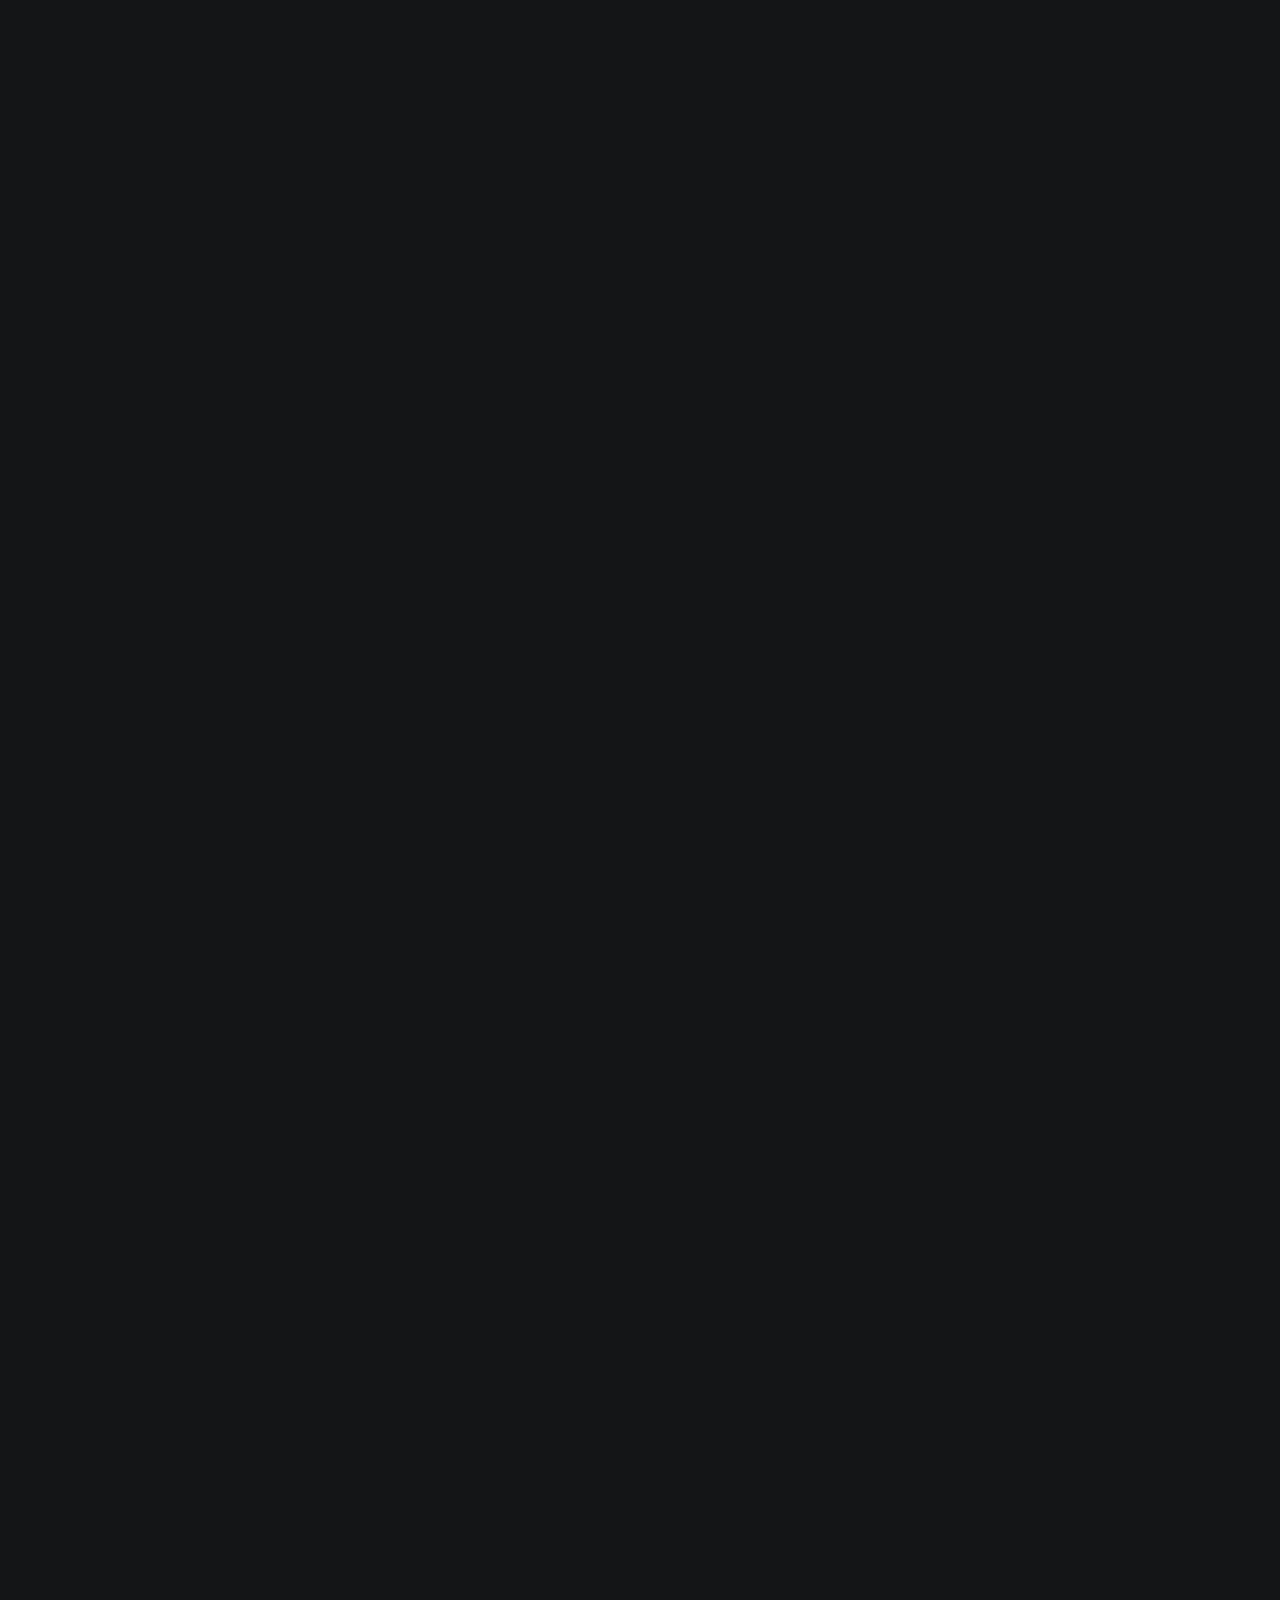
==== commit 5c493f93: "Add files via upload" ====
--- a/index.html
+++ b/index.html
@@ -159,6 +159,38 @@
           <h2>Como <span class="lime">funciona</span></h2>
           <p class="lead">Do pedido ao site no ar, em três passos simples.</p>
         </div>
+        <!-- Computador: cards grandes que cruzam a tela na diagonal conforme você rola -->
+        <div class="diag" id="diag">
+          <div class="diag-sticky">
+            <div class="diag-stage">
+              <span class="diag-line" aria-hidden="true"></span>
+
+              <article class="diag-card">
+                <span class="d-n" aria-hidden="true">01</span>
+                <h3>Você escolhe o plano</h3>
+                <p>Escolha o formato ideal para o seu negócio — ou faça nosso teste rápido de 5 perguntas para descobrir.</p>
+                <div class="d-art d-chips" aria-hidden="true"><i>Landing</i><i>Institucional</i><i>Catálogo</i></div>
+              </article>
+
+              <article class="diag-card">
+                <span class="d-n" aria-hidden="true">02</span>
+                <h3>Conta sobre o seu negócio</h3>
+                <p>Depois da compra, você preenche suas informações e fala direto com a gente pelo WhatsApp.</p>
+                <div class="d-art d-form" aria-hidden="true"><b></b><b></b><em></em></div>
+              </article>
+
+              <article class="diag-card">
+                <span class="d-n" aria-hidden="true">03</span>
+                <h3>A NEOM constrói</h3>
+                <p>Criamos seu site sob medida e entregamos pronto para receber seus clientes.</p>
+                <div class="d-art d-build" aria-hidden="true"><div class="bar"><i></i></div><span>SEU SITE NO AR ✓</span></div>
+              </article>
+            </div>
+            <div class="diag-count" aria-hidden="true"><b>01</b> / 03</div>
+          </div>
+        </div>
+
+        <!-- Celular: linha do tempo -->
         <div class="tl">
           <div class="card">
             <span class="tl-dot">1</span>
--- a/style.css
+++ b/style.css
@@ -317,8 +317,17 @@
 }
 .cyl-on .cyl-stage { flex: 1; min-height: 0; max-width: none; padding: 0; display: flex; justify-content: center; align-items: center; perspective: 1500px; touch-action: pan-y; cursor: grab; user-select: none; -webkit-user-select: none; }
 .cyl-on .cyl-stage.drag { cursor: grabbing; }
-.cyl-on .cyl { display: block; position: relative; width: var(--cw); height: var(--ch); padding: 0; transform-style: preserve-3d; scale: var(--fit, 1); will-change: transform; }
-.cyl-on .cyl-item { position: absolute; left: 0; top: 0; width: var(--cw); height: var(--ch); backface-visibility: hidden; }
+.cyl-on .cyl { display: block; position: relative; width: var(--cw); height: var(--ch); padding: 0; perspective: 1400px; -webkit-perspective: 1400px; transform: scale(var(--fit, 1)); }
+.cyl-on .cyl-item { position: absolute; left: 0; top: 0; width: var(--cw); height: var(--ch); -webkit-backface-visibility: hidden; backface-visibility: hidden; }
+/* anéis neon que fecham o cilindro no topo e na base e giram com ele */
+.cyl-ring {
+  position: absolute; pointer-events: none; border-radius: 50%;
+  background: repeating-conic-gradient(var(--lime) 0 11deg, transparent 11deg 30deg);
+  -webkit-mask: radial-gradient(farthest-side, transparent calc(100% - 3px), #000 calc(100% - 2px));
+  mask: radial-gradient(farthest-side, transparent calc(100% - 3px), #000 calc(100% - 2px));
+  filter: drop-shadow(0 0 5px var(--lime)) drop-shadow(0 0 16px rgba(var(--lime-rgb), .7));
+  -webkit-backface-visibility: visible; backface-visibility: visible;
+}
 .cyl-on .cyl-item .plan { height: 100%; }
 .cyl-on .cyl-ui { display: flex; align-items: center; gap: 16px; padding-bottom: 4px; }
 .cyl-on .cyl-hint { display: block; color: var(--muted); font-size: .74rem; letter-spacing: .16em; text-transform: uppercase; padding-bottom: 12px; animation: shimmer 2.2s ease-in-out infinite; }
@@ -329,6 +338,68 @@
 .cyl-dot:hover { color: var(--lime); border-color: var(--lime); }
 .cyl-dot.on { background: var(--lime); color: var(--ink); border-color: var(--lime); box-shadow: var(--glow-box); }
 @media (max-width: 560px) { .cyl-dot { padding: 8px 11px; font-size: .74rem; } .cyl-on .cyl-ui { gap: 8px; } .cyl-arrow { width: 40px; height: 40px; } }
+/* Celular: cards mais compactos para caber na tela inteira */
+@media (max-width: 700px) {
+  .cyl-on { height: 300vh; }
+  .cyl-on .cyl-sticky { top: 60px; height: calc(100svh - 60px); gap: 8px; }
+  .cyl-on .plan { padding: 22px 20px; }
+  .cyl-on .plan .para { min-height: 0; font-size: .9rem; }
+  .cyl-on .plan .preco { font-size: 2.3rem; margin: 12px 0 2px; }
+  .cyl-on .plan ul { gap: 7px; margin-bottom: 18px; }
+  .cyl-on .plan li { font-size: .88rem; }
+  .cyl-on .cyl-hint { display: none; }
+  .cyl-on .cyl-stage { padding: 0 6px; }
+  .cyl-on .cyl-ui { padding-bottom: calc(18px + env(safe-area-inset-bottom, 0px)); }
+}
+
+/* Como funciona: cards grandes na diagonal (computador) */
+.diag { display: none; }
+@media (min-width: 900px) {
+  .tl { display: none; }
+  .diag { display: grid; grid-template-columns: repeat(3, 1fr); gap: 24px; }
+  .diag-sticky, .diag-stage { display: contents; }
+  .diag-line, .diag-count { display: none; }
+}
+.diag-card {
+  position: relative; overflow: hidden; border-radius: 28px; padding: clamp(28px, 3vw, 44px);
+  background: linear-gradient(160deg, var(--surface-2), var(--surface));
+  border: 1px solid rgba(var(--lime-rgb), .4); box-shadow: var(--glow-soft), 0 40px 80px rgba(0, 0, 0, .45);
+}
+.diag-card .d-n {
+  position: absolute; right: 24px; top: 6px; font: 800 clamp(5rem, 9vw, 8rem)/1 var(--font-title); letter-spacing: -.05em;
+  color: transparent; -webkit-text-stroke: 2px rgba(var(--lime-rgb), .75); filter: drop-shadow(0 0 8px rgba(var(--lime-rgb), .7));
+}
+.diag-card h3 { position: relative; font-size: clamp(1.5rem, 2.4vw, 2.1rem); margin: 0 0 14px; max-width: 78%; }
+.diag-card p { position: relative; color: var(--muted); font-size: 1.08rem; max-width: 36ch; }
+.d-art { position: relative; margin-top: 28px; }
+.d-chips { display: flex; flex-wrap: wrap; gap: 10px; }
+.d-chips i { font: 600 .85rem var(--font-title); font-style: normal; padding: 9px 16px; border: 1px solid var(--line); border-radius: 999px; color: var(--muted); animation: chipOn 4.5s ease-in-out infinite; }
+.d-chips i:nth-child(2) { animation-delay: 1.5s; }
+.d-chips i:nth-child(3) { animation-delay: 3s; }
+.d-form { display: grid; gap: 10px; width: 100%; max-width: 320px; }
+.d-form b { display: block; height: 36px; border-radius: 10px; border: 1px solid var(--line); background: var(--bg); position: relative; overflow: hidden; }
+.d-form b::after { content: ""; position: absolute; left: 0; top: 0; bottom: 0; width: 0; background: rgba(var(--lime-rgb), .3); border-right: 2px solid var(--lime); animation: typeFill 3.4s ease-in-out infinite; }
+.d-form b:nth-child(2)::after { animation-delay: .8s; }
+.d-form em { display: block; width: 150px; height: 38px; border-radius: 999px; background: var(--lime); box-shadow: var(--glow-box); animation: breathe 2.6s ease-in-out infinite; }
+.d-build { max-width: 340px; }
+.d-build .bar { height: 12px; border-radius: 999px; background: var(--surface-2); overflow: hidden; }
+.d-build .bar i { display: block; height: 100%; border-radius: inherit; background: var(--lime); box-shadow: 0 0 14px var(--lime), 0 0 30px rgba(var(--lime-rgb), .6); animation: meter 3.5s var(--ease) infinite; }
+.d-build span { display: inline-block; margin-top: 14px; color: var(--lime); text-shadow: var(--glow-text); font: 700 .8rem var(--font-title); letter-spacing: .12em; }
+
+/* modo diagonal (ativado pelo JS no computador) */
+.diag-on { display: block; height: 380vh; }
+.diag-on .diag-sticky { display: block; position: sticky; top: 68px; height: calc(100vh - 68px); height: calc(100svh - 68px); overflow: hidden; }
+.diag-on .diag-stage { display: block; position: absolute; inset: 0; }
+.diag-on .diag-line { display: block; position: absolute; left: 50%; top: 50%; width: 190vmax; height: 2px; background: linear-gradient(90deg, transparent, rgba(var(--lime-rgb), .9) 30%, rgba(var(--lime-rgb), .9) 70%, transparent); box-shadow: 0 0 12px var(--lime), 0 0 30px rgba(var(--lime-rgb), .5); opacity: .45; transform: translate(-50%, -50%) rotate(32deg); }
+.diag-on .diag-card { position: absolute; left: 50%; top: 50%; width: var(--dw); height: var(--dh); margin: calc(var(--dh) / -2) 0 0 calc(var(--dw) / -2); will-change: transform, opacity; }
+.diag-on .diag-card.ativo { border-color: var(--lime); box-shadow: var(--glow-box), 0 40px 80px rgba(0, 0, 0, .5); }
+.diag-on .diag-count { display: block; position: absolute; left: 28px; bottom: 24px; font-family: var(--font-title); color: var(--muted); font-weight: 600; z-index: 20; }
+.diag-on .diag-count b { color: var(--lime); text-shadow: var(--glow-text); font-size: 2.8rem; font-weight: 800; letter-spacing: -.03em; }
+@keyframes chipOn {
+  0%, 100% { color: var(--muted); border-color: var(--line); background: transparent; box-shadow: none; }
+  12%, 30% { color: var(--ink); border-color: var(--lime); background: var(--lime); box-shadow: var(--glow-box); }
+}
+@keyframes typeFill { 0% { width: 0; } 55%, 85% { width: 78%; } 100% { width: 0; } }
 
 .cta-box { position: relative; overflow: hidden; text-align: center; background: var(--surface); border: 1px solid rgba(var(--lime-rgb), .6); border-radius: 28px; padding: clamp(36px, 6vw, 64px) 24px; box-shadow: var(--glow-soft), inset 0 0 60px rgba(var(--lime-rgb), .06); }
 .cta-box::before { content: ""; position: absolute; left: 50%; top: -60%; width: 520px; height: 520px; margin-left: -260px; border-radius: 50%; background: radial-gradient(circle, rgba(var(--lime-rgb), .2), transparent 65%); animation: pulseBig 5s ease-in-out infinite; pointer-events: none; }
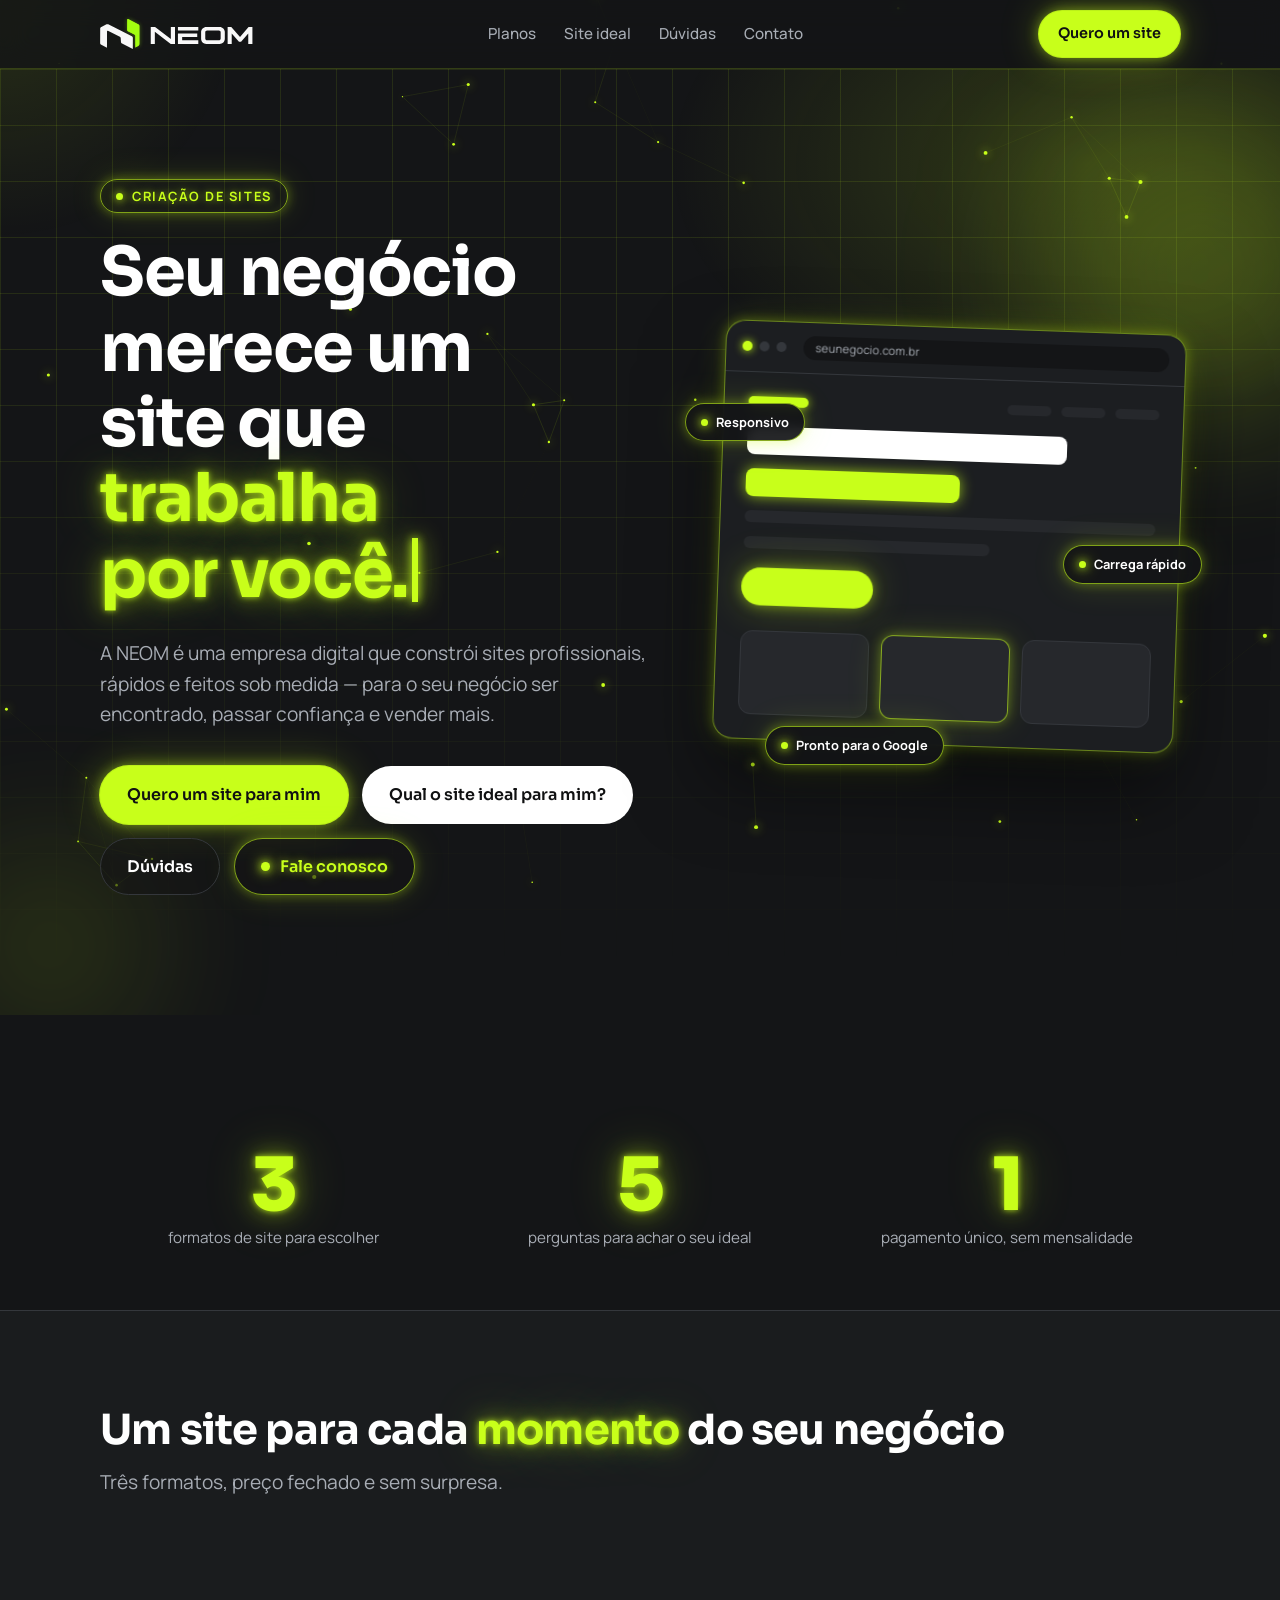
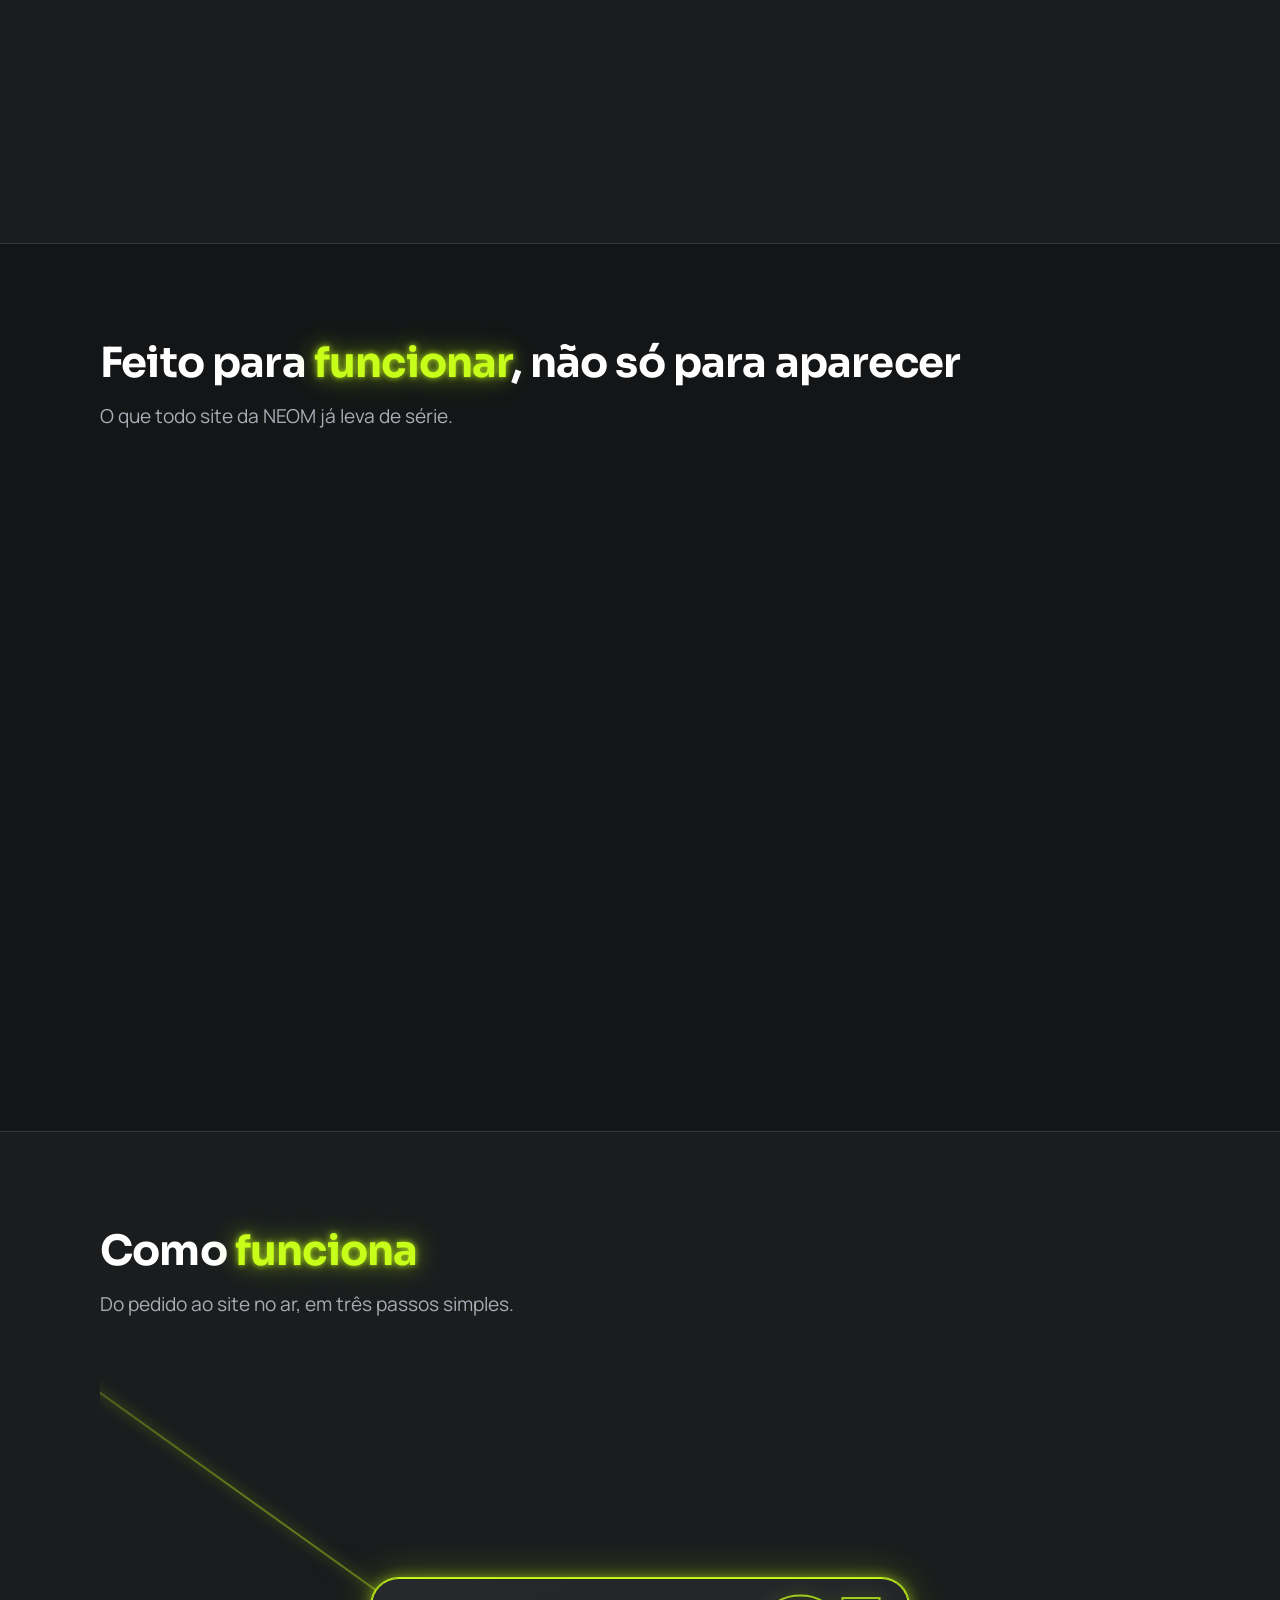
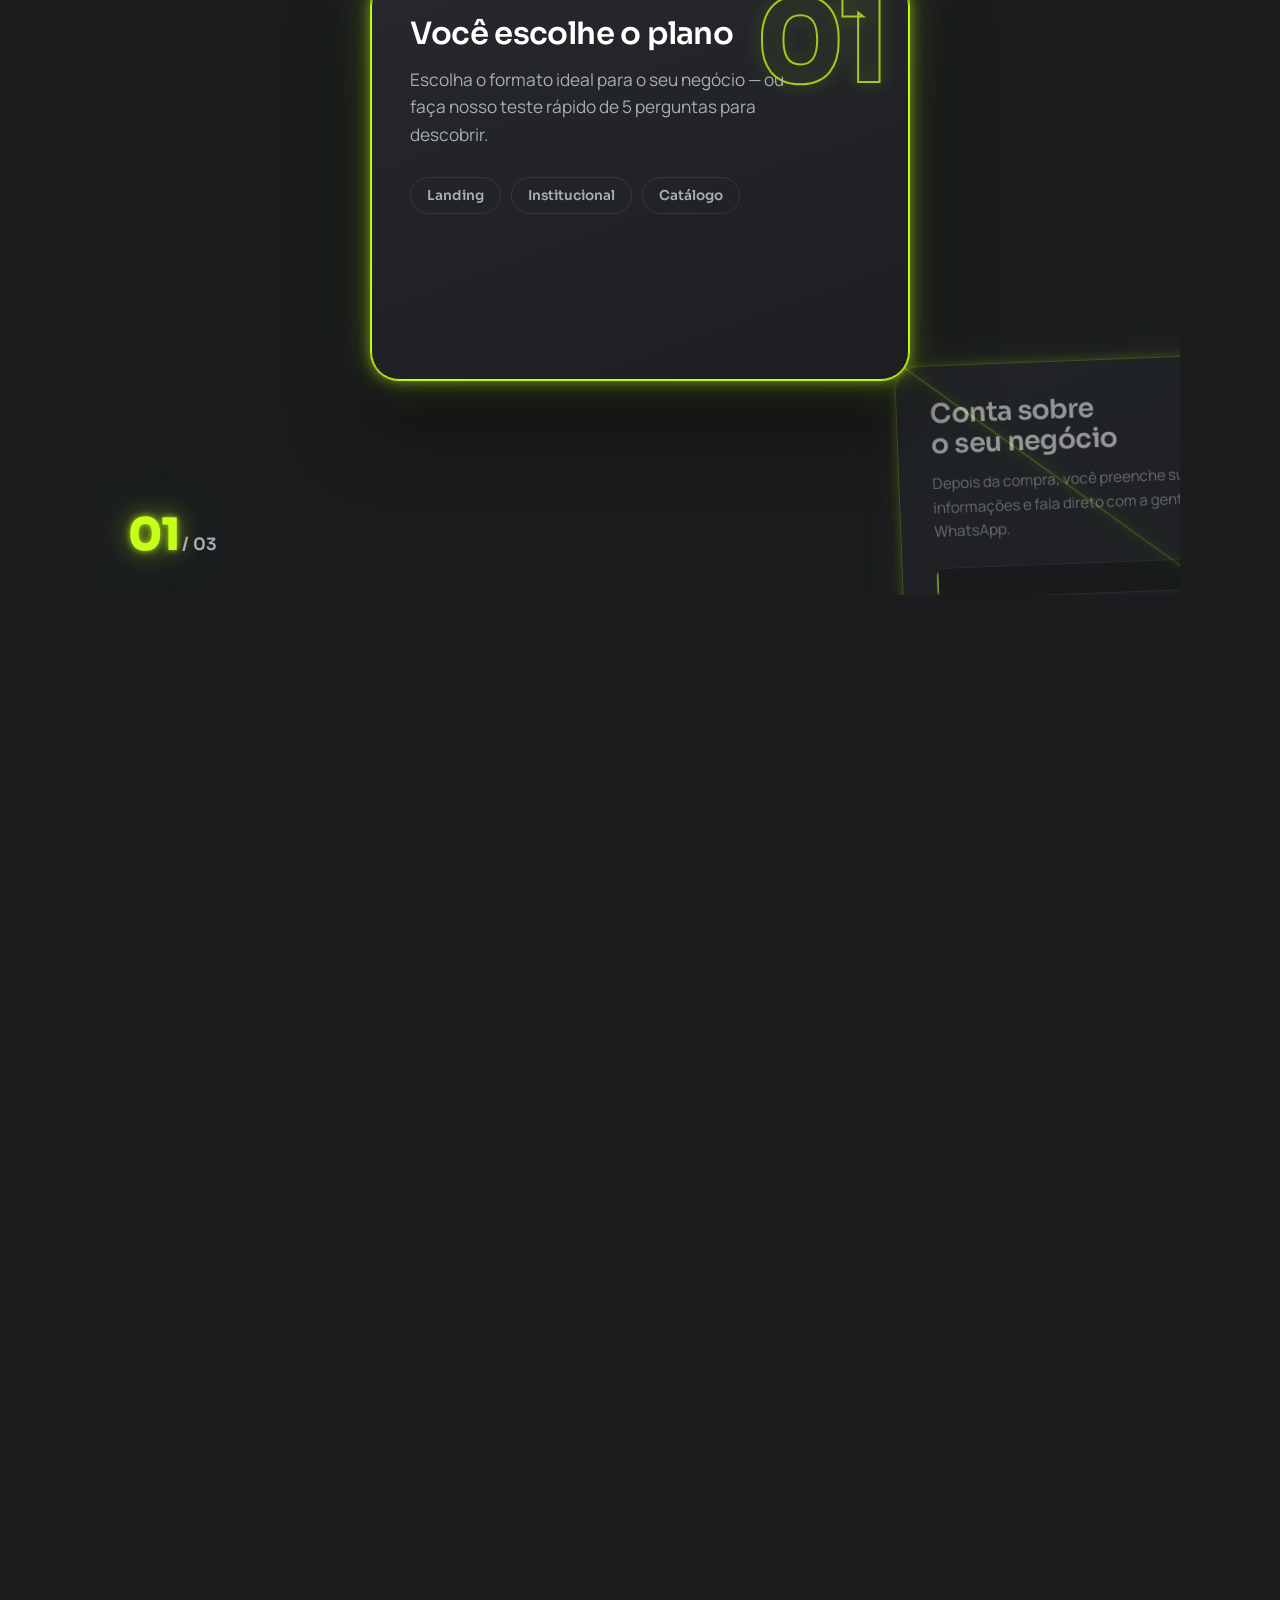
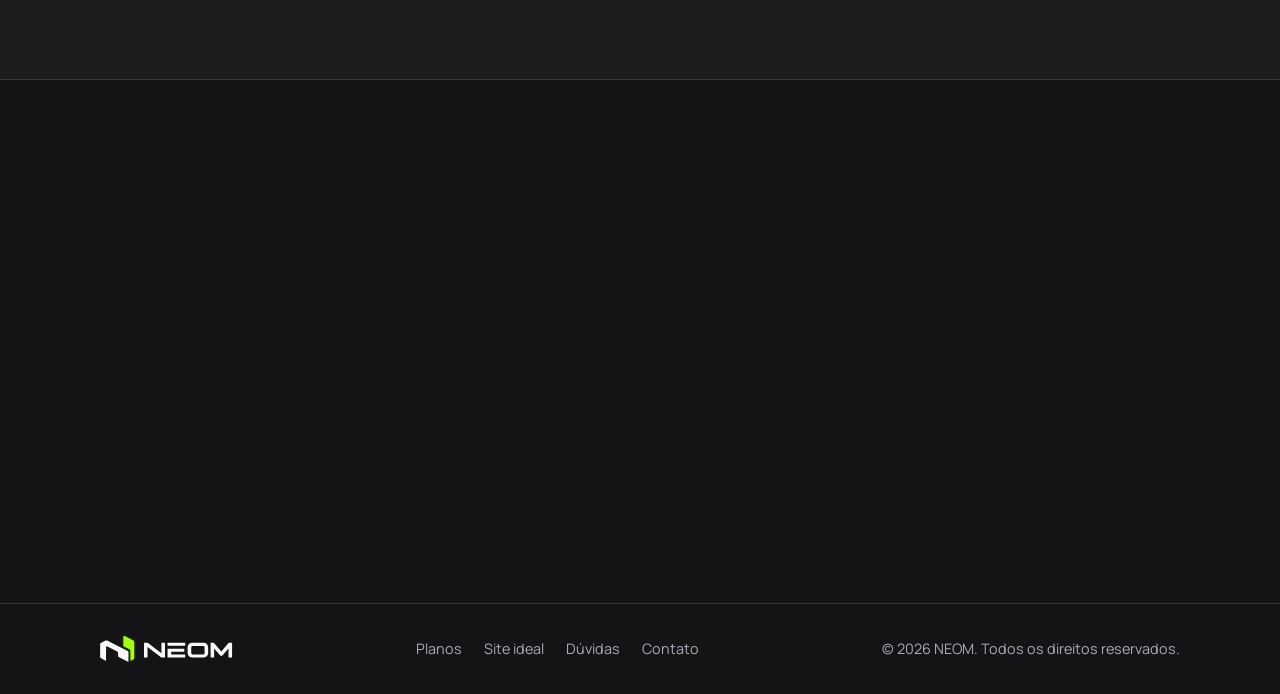
==== commit f6275183: "Add files via upload" ====
--- a/index.html
+++ b/index.html
@@ -2,28 +2,64 @@
 <html lang="pt-BR">
 <head>
   <meta charset="UTF-8">
-  <meta name="viewport" content="width=device-width, initial-scale=1">
+  <meta name="viewport" content="width=device-width, initial-scale=1, viewport-fit=cover">
   <title>NEOM — Sites que colocam seu negócio no digital</title>
   <meta name="description" content="A NEOM constrói landing pages, sites institucionais e sites de catálogo para o seu negócio vender mais na internet.">
-  <link rel="preconnect" href="https://fonts.googleapis.com">
-  <link rel="preconnect" href="https://fonts.gstatic.com" crossorigin>
-  <link href="https://fonts.googleapis.com/css2?family=Manrope:wght@400;500;600;700&family=Sora:wght@500;600;700;800&display=swap" rel="stylesheet">
+  <meta name="theme-color" content="#141517">
+  <meta name="color-scheme" content="dark">
+  <meta property="og:type" content="website">
+  <meta property="og:locale" content="pt_BR">
+  <meta property="og:site_name" content="NEOM">
+  <meta property="og:title" content="NEOM — Sites que colocam seu negócio no digital">
+  <meta property="og:description" content="A NEOM constrói landing pages, sites institucionais e sites de catálogo para o seu negócio vender mais na internet.">
+  <meta name="twitter:card" content="summary_large_image">
+  <!-- marca:inicio -->
+  <link rel="canonical" href="https://neomfront.com/">
+  <meta property="og:url" content="https://neomfront.com/">
+  <meta property="og:image" content="https://neomfront.com/img/og.png">
+  <meta property="og:image:width" content="1200">
+  <meta property="og:image:height" content="630">
+  <meta property="og:image:alt" content="NEOM — landing pages, sites institucionais e sites de catálogo sob medida">
+  <link rel="apple-touch-icon" href="/img/apple-touch-icon.png">
+  <link rel="manifest" href="/site.webmanifest">
+  <!-- marca:fim -->
+  <link rel="icon" href="favicon.svg" type="image/svg+xml">
+  <link rel="preload" href="fonts/sora-latin.woff2" as="font" type="font/woff2" crossorigin>
+  <script>document.documentElement.classList.add("js")</script>
   <link rel="stylesheet" href="style.css">
+  <script type="application/ld+json">
+  {
+    "@context": "https://schema.org",
+    "@type": "ProfessionalService",
+    "name": "NEOM",
+    "url": "https://neomfront.com/",
+    "logo": "https://neomfront.com/img/icone-512.png",
+    "image": "https://neomfront.com/img/og.png",
+    "description": "Criação de landing pages, sites institucionais e sites de catálogo sob medida.",
+    "areaServed": "BR",
+    "contactPoint": { "@type": "ContactPoint", "contactType": "customer service", "telephone": "+55-83-99405-4176", "availableLanguage": "Portuguese" }
+  }
+  </script>
 </head>
 <body>
+  <a class="skip" href="#conteudo">Pular para o conteúdo</a>
   <header class="nav">
     <div class="wrap nav-in">
-      <a class="logo" href="index.html" aria-label="NEOM — início">NE<span>O</span>M</a>
-      <nav aria-label="Principal">
+      <a class="logo" href="index.html" aria-label="NEOM — início"><svg class="logo-svg" viewBox="0 0 1138 224" aria-hidden="true" focusable="false"><path fill="#F8F8F8" d="M48.76 39.62C52.21 37.86 57.79 37.86 61.24 39.61L238.37 129.57C242.31 131.57 245.48 136.78 245.46 141.19L245 224.83L161 180.42C158.8 179.25 156.88 176.3 156.7 173.82L154.48 142.3C154.23 138.72 151.42 134.51 148.21 132.9L59.2 88.18C55.5 86.32 52.48 88.17 52.47 92.31L52 214.84L6.28 190.15C3.36 188.57 1.01 184.61 1.02 181.3L1.48 69.69C1.49 66.38 3.89 62.47 6.85 60.97Z"/><path class="logo-v" fill="#A3FE10" d="M203.47 4.18C203.49 0.32 206.29 -1.38 209.73 0.38L287.77 40.49C291.21 42.26 294 46.83 294 50.69L294 189.3C294 193.44 291.06 198.42 287.43 200.42L264 213.34L263.54 125.81C263.52 121.67 260.5 116.8 256.8 114.93L208.8 90.73C205.6 89.12 203.01 84.9 203.03 81.31Z"/><path fill="#F8F8F8" fill-rule="evenodd" d="M379 59L411.17 59L529 149.49L529 59L560 59L560 186L528.33 186L409.5 95.01L409.5 186L379 186ZM582 59L734 59L734 85L582 85ZM582 109L726 109L726 135L613.5 135L613.5 159L734 159L734 186L582 186ZM755 97.5C755 76.24 772.24 59 793.5 59L893.5 59C914.76 59 932 76.24 932 97.5L932 147.5C932 168.76 914.76 186 893.5 186L793.5 186C772.24 186 755 168.76 755 147.5ZM786 98.75C786 91.43 791.93 85.5 799.25 85.5L887.75 85.5C895.07 85.5 901 91.43 901 98.75L901 145.75C901 153.07 895.07 159 887.75 159L799.25 159C791.93 159 786 153.07 786 145.75ZM953 59L980.23 59L1045.5 134.23L1109.27 59L1138 59L1138 186L1107 186L1107 107.84L1053.23 170L1037.77 170L983.5 107.83L983.5 186L953 186Z"/></svg></a>
+      <nav id="menu" class="menu" aria-label="Principal">
         <a href="planos.html">Planos</a>
         <a href="site-ideal.html">Site ideal</a>
         <a href="duvidas.html">Dúvidas</a>
+        <a href="obrigado.html?contato=duvida">Contato</a>
       </nav>
-      <a class="btn btn-lime btn-sm" href="planos.html">Quero um site</a>
+      <div class="nav-acoes">
+        <a class="btn btn-lime btn-sm" href="planos.html">Quero um site</a>
+        <button class="menu-btn" type="button" aria-expanded="false" aria-controls="menu"><span class="sr-only">Menu</span><i aria-hidden="true"></i><i aria-hidden="true"></i></button>
+      </div>
     </div>
   </header>
 
-  <main>
+  <main id="conteudo" tabindex="-1">
     <!-- Primeiro andar -->
     <section class="hero">
       <span class="orb o1" aria-hidden="true"></span>
@@ -31,7 +67,7 @@
       <div class="wrap hero-grid">
         <div>
           <span class="tag">Criação de sites</span>
-          <h1>Seu negócio merece um site que <span class="lime typed" data-words="trabalha por você.|vende por você.|passa confiança.|atrai clientes.">trabalha por você.</span></h1>
+          <h1><span class="sr-only">Seu negócio merece um site que trabalha por você.</span><span aria-hidden="true">Seu negócio merece um site que <span class="lime typed" data-words="trabalha por você.|vende por você.|passa confiança.|atrai clientes.">trabalha por você.</span></span></h1>
           <p class="lead">A NEOM é uma empresa digital que constrói sites profissionais, rápidos e feitos sob medida — para o seu negócio ser encontrado, passar confiança e vender mais.</p>
           <div class="hero-actions">
             <a class="btn btn-lime" href="planos.html">Quero um site para mim</a>
@@ -86,18 +122,18 @@
           <p class="lead">Três formatos, preço fechado e sem surpresa.</p>
         </div>
         <div class="grid-3">
-          <a class="card" href="planos.html">
-            <span class="step-n">R$ 227</span>
+          <a class="card" href="planos.html?cat=landing">
+            <span class="step-n">A partir de R$ 329</span>
             <h3>Landing Page</h3>
             <p>Uma página única e direta, pensada para apresentar uma oferta e gerar contatos.</p>
           </a>
-          <a class="card" href="planos.html">
-            <span class="step-n">R$ 447</span>
+          <a class="card" href="planos.html?cat=institucional">
+            <span class="step-n">A partir de R$ 997</span>
             <h3>Site Institucional</h3>
             <p>Várias páginas para apresentar sua empresa, seus serviços e passar credibilidade.</p>
           </a>
-          <a class="card" href="planos.html">
-            <span class="step-n">R$ 1.229</span>
+          <a class="card" href="planos.html?cat=catalogo">
+            <span class="step-n">A partir de R$ 1.997</span>
             <h3>Site de Catálogo</h3>
             <p>Seus produtos organizados por categoria, com fotos e preços, prontos para o cliente escolher.</p>
           </a>
@@ -228,11 +264,12 @@
 
   <footer>
     <div class="wrap foot">
-      <a class="logo" href="index.html">NE<span>O</span>M</a>
+      <a class="logo" href="index.html" aria-label="NEOM — início"><svg class="logo-svg" viewBox="0 0 1138 224" aria-hidden="true" focusable="false"><path fill="#F8F8F8" d="M48.76 39.62C52.21 37.86 57.79 37.86 61.24 39.61L238.37 129.57C242.31 131.57 245.48 136.78 245.46 141.19L245 224.83L161 180.42C158.8 179.25 156.88 176.3 156.7 173.82L154.48 142.3C154.23 138.72 151.42 134.51 148.21 132.9L59.2 88.18C55.5 86.32 52.48 88.17 52.47 92.31L52 214.84L6.28 190.15C3.36 188.57 1.01 184.61 1.02 181.3L1.48 69.69C1.49 66.38 3.89 62.47 6.85 60.97Z"/><path class="logo-v" fill="#A3FE10" d="M203.47 4.18C203.49 0.32 206.29 -1.38 209.73 0.38L287.77 40.49C291.21 42.26 294 46.83 294 50.69L294 189.3C294 193.44 291.06 198.42 287.43 200.42L264 213.34L263.54 125.81C263.52 121.67 260.5 116.8 256.8 114.93L208.8 90.73C205.6 89.12 203.01 84.9 203.03 81.31Z"/><path fill="#F8F8F8" fill-rule="evenodd" d="M379 59L411.17 59L529 149.49L529 59L560 59L560 186L528.33 186L409.5 95.01L409.5 186L379 186ZM582 59L734 59L734 85L582 85ZM582 109L726 109L726 135L613.5 135L613.5 159L734 159L734 186L582 186ZM755 97.5C755 76.24 772.24 59 793.5 59L893.5 59C914.76 59 932 76.24 932 97.5L932 147.5C932 168.76 914.76 186 893.5 186L793.5 186C772.24 186 755 168.76 755 147.5ZM786 98.75C786 91.43 791.93 85.5 799.25 85.5L887.75 85.5C895.07 85.5 901 91.43 901 98.75L901 145.75C901 153.07 895.07 159 887.75 159L799.25 159C791.93 159 786 153.07 786 145.75ZM953 59L980.23 59L1045.5 134.23L1109.27 59L1138 59L1138 186L1107 186L1107 107.84L1053.23 170L1037.77 170L983.5 107.83L983.5 186L953 186Z"/></svg></a>
       <nav aria-label="Rodapé">
         <a href="planos.html">Planos</a>
         <a href="site-ideal.html">Site ideal</a>
         <a href="duvidas.html">Dúvidas</a>
+        <a href="obrigado.html?contato=duvida">Contato</a>
       </nav>
       <span>© 2026 NEOM. Todos os direitos reservados.</span>
     </div>
--- a/style.css
+++ b/style.css
@@ -1,11 +1,17 @@
 /* NEOM — estilo global (neon edition) */
-@property --ang { syntax: "<angle>"; inherits: false; initial-value: 0deg; }
+
+/* Fontes auto-hospedadas (subconjunto latino, cobre o português). Licença OFL em fonts/. */
+@font-face { font-family: "Manrope"; font-style: normal; font-weight: 400 700; font-display: swap; src: url("fonts/manrope-latin.woff2") format("woff2"); unicode-range: U+0000-00FF, U+0131, U+0152-0153, U+02BB-02BC, U+02C6, U+02DA, U+02DC, U+0304, U+0308, U+0329, U+2000-206F, U+20AC, U+2122, U+2191, U+2193, U+2212, U+2215, U+FEFF, U+FFFD; }
+@font-face { font-family: "Sora"; font-style: normal; font-weight: 500 800; font-display: swap; src: url("fonts/sora-latin.woff2") format("woff2"); unicode-range: U+0000-00FF, U+0131, U+0152-0153, U+02BB-02BC, U+02C6, U+02DA, U+02DC, U+0304, U+0308, U+0329, U+2000-206F, U+20AC, U+2122, U+2191, U+2193, U+2212, U+2215, U+FEFF, U+FFFD; }
 
 :root {
+  color-scheme: dark;
   --bg: #141517;
   --surface: #1c1e21;
   --surface-2: #26282c;
   --line: #34373c;
+  --line-strong: #6b7079; /* bordas de campo: 3,7:1 sobre o fundo (WCAG 1.4.11) */
+  --erro: #ff7a7a;
   --text: #ffffff;
   --muted: #a8adb5;
   --lime: #c8ff1a;
@@ -35,7 +41,6 @@
   flex-direction: column;
   -webkit-font-smoothing: antialiased;
   overflow-x: hidden;
-  animation: pageIn .6s var(--ease) both;
 }
 body.leaving { animation: pageOut .25s ease forwards; }
 main, footer { position: relative; z-index: 1; }
@@ -69,6 +74,12 @@
 /* Revelar ao rolar */
 .js .reveal { opacity: 0; }
 .js .reveal.in { animation: revealUp .9s var(--ease) both; animation-delay: var(--d, 0s); }
+/* Primeira dobra: anima por CSS assim que a página pinta, sem esperar o JavaScript (melhora FCP/LCP) */
+.hero .tag, .hero h1, .hero .lead, .hero .hero-actions, .page-head .tag, .page-head h1, .page-head .lead { animation: heroIn .8s var(--ease) both; }
+.hero h1, .page-head h1 { animation-delay: .08s; }
+.hero .lead, .page-head .lead { animation-delay: .16s; }
+.hero .hero-actions { animation-delay: .24s; }
+@keyframes heroIn { from { opacity: .01; translate: 0 26px; } to { opacity: 1; translate: 0 0; } }
 
 /* Tag */
 .tag {
@@ -116,14 +127,51 @@
 /* Navegação */
 .nav { position: sticky; top: 0; z-index: 10; background: rgba(20, 21, 23, .78); backdrop-filter: blur(14px); border-bottom: 1px solid rgba(var(--lime-rgb), .18); }
 .nav-in { display: flex; align-items: center; justify-content: space-between; gap: 20px; height: 68px; }
-.logo { font-family: var(--font-title); font-weight: 800; font-size: 1.45rem; letter-spacing: .14em; }
-.logo span { color: var(--lime); text-shadow: var(--glow-text); animation: flicker 6s infinite; display: inline-block; }
+/* Logo (SVG inline): o verde do símbolo recebe o brilho neon */
+.logo { display: block; flex: none; line-height: 0; }
+.logo-svg { display: block; height: 30px; width: auto; overflow: visible; }
+.logo-v { filter: drop-shadow(0 0 5px rgba(163, 254, 16, .75)) drop-shadow(0 0 16px rgba(163, 254, 16, .35)); }
+footer .logo-svg { height: 26px; }
 .nav nav { display: flex; gap: 28px; font-size: .95rem; color: var(--muted); font-weight: 500; }
 .nav nav a { position: relative; padding: 4px 0; transition: color .2s; }
 .nav nav a::after { content: ""; position: absolute; left: 0; right: 0; bottom: -2px; height: 2px; background: var(--lime); box-shadow: 0 0 8px var(--lime), 0 0 18px var(--lime); transform: scaleX(0); transition: transform .3s var(--ease); }
 .nav nav a:hover, .nav nav a[aria-current="page"] { color: var(--text); }
 .nav nav a:hover::after, .nav nav a[aria-current="page"]::after { transform: scaleX(1); }
-@media (max-width: 720px) { .nav nav { display: none; } }
+.nav-acoes { display: flex; align-items: center; gap: 10px; }
+
+/* Link "pular para o conteúdo": aparece só ao receber foco pelo teclado */
+.skip { position: fixed; left: 16px; top: -80px; z-index: 60; background: var(--lime); color: var(--ink); font: 700 .95rem var(--font-title); padding: 12px 18px; border-radius: 12px; transition: top .2s var(--ease); }
+.skip:focus { top: 12px; }
+main:focus { outline: none; }
+
+/* Menu do celular */
+.menu-btn { display: none; width: 44px; height: 44px; flex: none; border-radius: 12px; border: 1px solid var(--line-strong); background: rgba(20, 21, 23, .6); cursor: pointer; place-content: center; gap: 6px; }
+.menu-btn i { display: block; width: 20px; height: 2px; border-radius: 2px; background: var(--text); transition: transform .3s var(--ease), background .2s; }
+.menu-btn[aria-expanded="true"] { border-color: var(--lime); }
+.menu-btn[aria-expanded="true"] i { background: var(--lime); }
+.menu-btn[aria-expanded="true"] i:first-of-type { transform: translateY(4px) rotate(45deg); }
+.menu-btn[aria-expanded="true"] i:last-of-type { transform: translateY(-4px) rotate(-45deg); }
+@media (max-width: 720px) {
+  .nav-in { gap: 12px; }
+  /* sem JavaScript: os links ficam na própria barra, que quebra linha se precisar */
+  html:not(.js) .nav-in { height: auto; min-height: 68px; flex-wrap: wrap; row-gap: 6px; padding-block: 10px; }
+  html:not(.js) .nav nav { order: 3; width: 100%; flex-wrap: wrap; gap: 6px 18px; font-size: .9rem; }
+  .js .menu-btn { display: grid; }
+  .js .nav nav {
+    position: absolute; left: 0; right: 0; top: 100%; display: none; flex-direction: column; gap: 0;
+    padding: 8px 20px 20px; font-size: 1.1rem; background: var(--bg);
+    border-bottom: 1px solid rgba(var(--lime-rgb), .25); box-shadow: 0 30px 60px rgba(0, 0, 0, .5);
+  }
+  .js .nav.aberto nav { display: flex; animation: menuIn .3s var(--ease) both; }
+  .js .nav nav a { padding: 15px 4px; border-bottom: 1px solid var(--line); color: var(--text); }
+  .js .nav nav a:last-child { border-bottom: 0; }
+  .js .nav nav a::after { display: none; }
+  .js .nav nav a[aria-current="page"] { color: var(--lime); }
+}
+@media (max-width: 420px) { .logo-svg { height: 24px; } }
+/* telas muito estreitas: só o símbolo no cabeçalho (o recorte mostra a parte esquerda do SVG) */
+@media (max-width: 370px) { .nav-acoes .btn-sm { padding: 9px 13px; font-size: .82rem; } .nav .logo { width: 32px; overflow: hidden; } .nav .logo-svg { height: 24px; } }
+@keyframes menuIn { from { opacity: 0; translate: 0 -8px; } to { opacity: 1; translate: 0 0; } }
 
 /* Hero */
 .hero { position: relative; overflow: hidden; padding: clamp(56px, 10vw, 110px) 0 clamp(64px, 10vw, 120px); }
@@ -283,74 +331,11 @@
   .tl-dot { top: 22px; left: -52px; }
 }
 
-/* Planos */
-.plan { display: flex; flex-direction: column; }
-.plan.destaque { border-color: transparent; box-shadow: 0 24px 70px rgba(var(--lime-rgb), .1); }
-.plan.destaque::before {
-  content: ""; position: absolute; inset: -2px; border-radius: calc(var(--radius) + 2px); padding: 2px; pointer-events: none;
-  background: conic-gradient(from var(--ang), transparent 0 55%, var(--lime) 85%, #fff 92%, transparent);
-  -webkit-mask: linear-gradient(#000 0 0) content-box, linear-gradient(#000 0 0); -webkit-mask-composite: xor;
-  mask: linear-gradient(#000 0 0) content-box exclude, linear-gradient(#000 0 0);
-  animation: spin 4s linear infinite; filter: drop-shadow(0 0 8px var(--lime)) drop-shadow(0 0 20px rgba(var(--lime-rgb), .6));
-}
-.plan .selo { position: absolute; top: -13px; left: 28px; z-index: 2; background: var(--lime); color: var(--ink); font-size: .72rem; font-weight: 800; letter-spacing: .08em; text-transform: uppercase; padding: 4px 12px; border-radius: 999px; box-shadow: var(--glow-box); }
-.plan .para { color: var(--muted); font-size: .95rem; min-height: 3.2em; }
+/* Preço do resultado do quiz */
 .preco { font-family: var(--font-title); font-weight: 700; font-size: 2.7rem; letter-spacing: -0.03em; margin: 18px 0 4px; }
-.plan .preco, .resultado .preco { color: var(--lime); text-shadow: var(--glow-text); }
+.resultado .preco { color: var(--lime); text-shadow: var(--glow-text); }
 .preco small { font-size: 1.1rem; color: var(--muted); font-weight: 500; margin-right: 4px; text-shadow: none; }
 .preco-nota { color: var(--muted); font-size: .85rem; margin-bottom: 22px; }
-.plan ul { list-style: none; display: grid; gap: 11px; margin-bottom: 28px; flex: 1; }
-.plan li { padding-left: 28px; position: relative; font-size: .97rem; }
-.plan li::before { content: "✓"; position: absolute; left: 0; color: var(--lime); font-weight: 800; text-shadow: 0 0 8px var(--lime), 0 0 16px rgba(var(--lime-rgb), .6); }
-
-/* Cilindro de planos (sem JS ou com movimento reduzido: vira uma grade comum) */
-.cyl { display: grid; grid-template-columns: repeat(3, 1fr); gap: 20px; padding: 8px 0 0; }
-.cyl-item { display: flex; }
-.cyl-item .plan { width: 100%; }
-.cyl-ui, .cyl-hint { display: none; }
-@media (max-width: 900px) { .cyl { grid-template-columns: 1fr; } }
-
-.cyl-on { padding: 0; height: 330vh; }
-.cyl-on .cyl-sticky {
-  position: sticky; top: 68px; height: calc(100vh - 68px); height: calc(100svh - 68px);
-  display: flex; flex-direction: column; align-items: center; justify-content: center; gap: 12px; overflow: hidden;
-}
-.cyl-on .cyl-stage { flex: 1; min-height: 0; max-width: none; padding: 0; display: flex; justify-content: center; align-items: center; perspective: 1500px; touch-action: pan-y; cursor: grab; user-select: none; -webkit-user-select: none; }
-.cyl-on .cyl-stage.drag { cursor: grabbing; }
-.cyl-on .cyl { display: block; position: relative; width: var(--cw); height: var(--ch); padding: 0; perspective: 1400px; -webkit-perspective: 1400px; transform: scale(var(--fit, 1)); }
-.cyl-on .cyl-item { position: absolute; left: 0; top: 0; width: var(--cw); height: var(--ch); -webkit-backface-visibility: hidden; backface-visibility: hidden; }
-/* anéis neon que fecham o cilindro no topo e na base e giram com ele */
-.cyl-ring {
-  position: absolute; pointer-events: none; border-radius: 50%;
-  background: repeating-conic-gradient(var(--lime) 0 11deg, transparent 11deg 30deg);
-  -webkit-mask: radial-gradient(farthest-side, transparent calc(100% - 3px), #000 calc(100% - 2px));
-  mask: radial-gradient(farthest-side, transparent calc(100% - 3px), #000 calc(100% - 2px));
-  filter: drop-shadow(0 0 5px var(--lime)) drop-shadow(0 0 16px rgba(var(--lime-rgb), .7));
-  -webkit-backface-visibility: visible; backface-visibility: visible;
-}
-.cyl-on .cyl-item .plan { height: 100%; }
-.cyl-on .cyl-ui { display: flex; align-items: center; gap: 16px; padding-bottom: 4px; }
-.cyl-on .cyl-hint { display: block; color: var(--muted); font-size: .74rem; letter-spacing: .16em; text-transform: uppercase; padding-bottom: 12px; animation: shimmer 2.2s ease-in-out infinite; }
-.cyl-arrow { width: 46px; height: 46px; border-radius: 50%; border: 1.5px solid rgba(var(--lime-rgb), .7); background: rgba(20, 21, 23, .85); color: var(--lime); text-shadow: var(--glow-text); font-size: 1.15rem; cursor: pointer; box-shadow: var(--glow-soft); transition: background .2s, color .2s, box-shadow .2s, transform .2s; }
-.cyl-arrow:hover { background: var(--lime); color: var(--ink); text-shadow: none; box-shadow: var(--glow-box); transform: scale(1.08); }
-.cyl-dots { display: flex; gap: 8px; }
-.cyl-dot { font: 600 .82rem var(--font-title); color: var(--muted); background: rgba(20, 21, 23, .85); border: 1px solid var(--line); border-radius: 999px; padding: 9px 16px; cursor: pointer; transition: all .25s; }
-.cyl-dot:hover { color: var(--lime); border-color: var(--lime); }
-.cyl-dot.on { background: var(--lime); color: var(--ink); border-color: var(--lime); box-shadow: var(--glow-box); }
-@media (max-width: 560px) { .cyl-dot { padding: 8px 11px; font-size: .74rem; } .cyl-on .cyl-ui { gap: 8px; } .cyl-arrow { width: 40px; height: 40px; } }
-/* Celular: cards mais compactos para caber na tela inteira */
-@media (max-width: 700px) {
-  .cyl-on { height: 300vh; }
-  .cyl-on .cyl-sticky { top: 60px; height: calc(100svh - 60px); gap: 8px; }
-  .cyl-on .plan { padding: 22px 20px; }
-  .cyl-on .plan .para { min-height: 0; font-size: .9rem; }
-  .cyl-on .plan .preco { font-size: 2.3rem; margin: 12px 0 2px; }
-  .cyl-on .plan ul { gap: 7px; margin-bottom: 18px; }
-  .cyl-on .plan li { font-size: .88rem; }
-  .cyl-on .cyl-hint { display: none; }
-  .cyl-on .cyl-stage { padding: 0 6px; }
-  .cyl-on .cyl-ui { padding-bottom: calc(18px + env(safe-area-inset-bottom, 0px)); }
-}
 
 /* Como funciona: cards grandes na diagonal (computador) */
 .diag { display: none; }
@@ -401,6 +386,109 @@
 }
 @keyframes typeFill { 0% { width: 0; } 55%, 85% { width: 78%; } 100% { width: 0; } }
 
+/* ============================================================
+   Planos e preços: abas por categoria, 3 níveis e comparativo
+   ============================================================ */
+.sr-only { position: absolute; width: 1px; height: 1px; padding: 0; margin: -1px; overflow: hidden; clip: rect(0 0 0 0); white-space: nowrap; border: 0; }
+.precos-sec { padding-top: 40px; }
+.cat-tabs-wrap { display: flex; flex-direction: column; align-items: center; gap: 16px; margin-bottom: 56px; text-align: center; }
+.cat-tabs { position: relative; display: inline-flex; padding: 5px; border: 1px solid var(--line); border-radius: 999px; background: rgba(28, 30, 33, .85); backdrop-filter: blur(8px); }
+.cat-tab { position: relative; z-index: 1; font: 600 .95rem var(--font-title); color: var(--muted); background: none; border: 0; padding: 11px 22px; border-radius: 999px; cursor: pointer; white-space: nowrap; transition: color .3s; }
+.cat-tab:hover { color: var(--text); }
+.cat-tab.on { color: var(--ink); }
+.cat-ind { position: absolute; z-index: 0; top: 5px; bottom: 5px; left: 0; width: 0; border-radius: 999px; background: var(--lime); box-shadow: 0 0 14px rgba(var(--lime-rgb), .45); transition: transform .45s var(--ease), width .45s var(--ease); }
+#cat-intro { color: var(--muted); max-width: 52ch; min-height: 1.6em; }
+
+.tiers { display: grid; grid-template-columns: repeat(3, 1fr); gap: 22px; align-items: stretch; }
+.tier {
+  position: relative; display: flex; flex-direction: column;
+  background: var(--surface); border: 1px solid var(--line); border-radius: 24px; padding: 34px 28px 30px;
+  transition: transform .35s var(--ease), border-color .35s, box-shadow .35s;
+}
+.tier:hover { transform: translateY(-6px); border-color: rgba(var(--lime-rgb), .4); box-shadow: 0 24px 60px rgba(0, 0, 0, .4); }
+.tier.destaque {
+  background: linear-gradient(180deg, rgba(var(--lime-rgb), .08), var(--surface) 40%);
+  border-color: rgba(var(--lime-rgb), .75);
+  box-shadow: 0 0 0 1px rgba(var(--lime-rgb), .3), 0 30px 70px rgba(0, 0, 0, .45), 0 0 44px rgba(var(--lime-rgb), .1);
+}
+@media (min-width: 901px) {
+  .tier.destaque { transform: translateY(-14px); }
+  .tier.destaque:hover { transform: translateY(-20px); }
+}
+.tier-badge {
+  position: absolute; top: -13px; left: 50%; transform: translateX(-50%); white-space: nowrap;
+  font: 800 .7rem var(--font-title); letter-spacing: .1em; text-transform: uppercase;
+  color: var(--ink); background: var(--lime); padding: 6px 14px; border-radius: 999px; box-shadow: 0 0 16px rgba(var(--lime-rgb), .5);
+}
+.tier-badge.sutil { color: var(--text); background: var(--bg); border: 1px solid var(--line); box-shadow: none; }
+.tier-nivel { font: 700 .78rem var(--font-title); letter-spacing: .18em; text-transform: uppercase; color: var(--muted); }
+.tier.destaque .tier-nivel { color: var(--lime); text-shadow: 0 0 10px rgba(var(--lime-rgb), .5); }
+.tier-titulo { font-size: 1.35rem; margin: 6px 0 22px; }
+.tier-preco { display: flex; align-items: flex-start; gap: 4px; font-family: var(--font-title); line-height: 1; }
+.tier-preco small { font-size: 1rem; font-weight: 600; color: var(--muted); margin-top: 7px; }
+.tier-preco b { font-size: clamp(2.6rem, 4vw, 3.2rem); font-weight: 800; letter-spacing: -.035em; }
+.tier-preco span { font-size: 1.05rem; font-weight: 600; color: var(--muted); margin-top: 7px; }
+.tier.destaque .tier-preco b { color: var(--lime); text-shadow: var(--glow-text); }
+.tier-pag { color: var(--muted); font-size: .85rem; margin-top: 8px; }
+.tier-ancora { align-self: flex-start; margin-top: 12px; font-size: .78rem; font-weight: 700; color: var(--lime); background: rgba(var(--lime-rgb), .1); border: 1px solid rgba(var(--lime-rgb), .3); border-radius: 999px; padding: 4px 12px; }
+.tier-ideal { margin: 22px 0 22px; padding-top: 18px; border-top: 1px solid var(--line); color: var(--muted); font-size: .92rem; min-height: 5.4em; }
+.tier-ideal strong { display: block; margin-bottom: 4px; color: var(--text); font-size: .74rem; letter-spacing: .14em; text-transform: uppercase; }
+.tier .btn { margin-bottom: 12px; animation: none; }
+.tier-duvida { align-self: center; margin-bottom: 24px; padding: 6px 4px; font-size: .84rem; color: var(--muted); text-decoration: underline; text-underline-offset: 3px; text-decoration-thickness: 1px; transition: color .2s; }
+.tier-duvida:hover { color: var(--lime); }
+.tier .btn-lime { box-shadow: 0 0 0 1px rgba(var(--lime-rgb), .9), 0 0 18px rgba(var(--lime-rgb), .45); }
+.tier-mais { font-size: .82rem; font-weight: 700; margin-bottom: 14px; }
+.tier ul { list-style: none; display: grid; gap: 11px; }
+.tier li { position: relative; padding-left: 26px; font-size: .93rem; color: #d6d9de; }
+.tier li::before { content: ""; position: absolute; left: 2px; top: .42em; width: 12px; height: 6px; border-left: 2px solid var(--lime); border-bottom: 2px solid var(--lime); transform: rotate(-45deg); filter: drop-shadow(0 0 3px rgba(var(--lime-rgb), .6)); }
+.tiers.troca .tier { animation: tierIn .6s var(--ease) both; }
+.tiers.troca .tier:nth-of-type(2) { animation-delay: .07s; }
+.tiers.troca .tier:nth-of-type(3) { animation-delay: .14s; }
+@keyframes tierIn { from { opacity: 0; translate: 0 22px; } to { opacity: 1; translate: 0 0; } }
+@media (max-width: 900px) {
+  .tiers { grid-template-columns: 1fr; max-width: 480px; margin: 0 auto; gap: 30px; }
+  .tier-ideal { min-height: 0; }
+}
+@media (max-width: 560px) {
+  .cat-tab { padding: 10px 14px; font-size: .85rem; }
+  .tier { padding: 30px 22px 26px; }
+}
+
+.precos-garantias { list-style: none; display: flex; flex-wrap: wrap; justify-content: center; gap: 12px 30px; margin-top: 44px; color: var(--muted); font-size: .9rem; }
+.precos-garantias li { display: inline-flex; align-items: center; gap: 9px; }
+.precos-garantias li::before { content: ""; width: 6px; height: 6px; border-radius: 50%; background: var(--lime); box-shadow: 0 0 8px var(--lime); }
+
+.cmp-head { text-align: center; margin: 88px 0 28px; }
+.cmp-wrap { overflow-x: auto; border: 1px solid var(--line); border-radius: 20px; background: var(--surface); }
+.cmp { width: 100%; border-collapse: collapse; table-layout: fixed; }
+.cmp th, .cmp td { padding: 14px 16px; text-align: center; border-bottom: 1px solid var(--line); font-size: .92rem; font-weight: 500; }
+.cmp th:first-child, .cmp td:first-child { width: 40%; text-align: left; color: #d6d9de; }
+.cmp thead th { font: 700 .95rem var(--font-title); padding: 22px 16px; color: var(--text); }
+.cmp thead th small { display: block; margin-top: 4px; font: 500 .8rem var(--font-body); color: var(--muted); }
+.cmp thead th.col-m { color: var(--lime); text-shadow: 0 0 10px rgba(var(--lime-rgb), .5); }
+.cmp .col-m { background: rgba(var(--lime-rgb), .05); }
+.cmp tbody tr { transition: background .2s; }
+.cmp tbody tr:hover { background: rgba(255, 255, 255, .025); }
+.cmp .sim { color: var(--lime); font-weight: 800; text-shadow: 0 0 8px rgba(var(--lime-rgb), .6); }
+.cmp .nao { color: #5b6068; }
+.cmp tfoot td { border-bottom: 0; padding: 18px 10px; }
+.cmp-cta { display: inline-block; font: 600 .85rem var(--font-title); color: var(--text); border: 1px solid var(--line); border-radius: 999px; padding: 8px 16px; transition: border-color .2s, color .2s, background .2s; }
+.cmp-cta:hover { border-color: var(--lime); color: var(--lime); }
+.cmp .col-m .cmp-cta { background: var(--lime); border-color: var(--lime); color: var(--ink); }
+@media (max-width: 560px) {
+  .cmp th, .cmp td { padding: 10px 3px; font-size: .74rem; overflow-wrap: anywhere; }
+  .cmp th:first-child, .cmp td:first-child { width: 33%; padding-left: 12px; }
+  .cmp thead th { font-size: .8rem; padding: 16px 3px; }
+  .cmp-cta { display: block; padding: 7px 2px; font-size: .68rem; white-space: nowrap; overflow-wrap: normal; }
+  .cmp tfoot td { padding: 14px 3px; }
+  .cmp th, .cmp td { overflow-wrap: normal; }
+  .cmp td:not(:first-child) { hyphens: auto; -webkit-hyphens: auto; }
+}
+@media (max-width: 400px) {
+  .cmp th:first-child, .cmp td:first-child { width: 30%; padding-left: 10px; }
+  .cmp td { font-size: .68rem; }
+}
+
 .cta-box { position: relative; overflow: hidden; text-align: center; background: var(--surface); border: 1px solid rgba(var(--lime-rgb), .6); border-radius: 28px; padding: clamp(36px, 6vw, 64px) 24px; box-shadow: var(--glow-soft), inset 0 0 60px rgba(var(--lime-rgb), .06); }
 .cta-box::before { content: ""; position: absolute; left: 50%; top: -60%; width: 520px; height: 520px; margin-left: -260px; border-radius: 50%; background: radial-gradient(circle, rgba(var(--lime-rgb), .2), transparent 65%); animation: pulseBig 5s ease-in-out infinite; pointer-events: none; }
 .cta-box > * { position: relative; }
@@ -412,6 +500,7 @@
 .quiz { max-width: 720px; margin: 0 auto; }
 /* Trilha: cada pergunta é um bloco que desliza para o lado */
 .q-view { overflow: hidden; padding: 28px; margin: -28px; transition: height .6s var(--ease); }
+@media (max-width: 560px) { .q-view { padding: 28px 20px; margin: -28px -20px; } .q-slide { padding: 0 8px; } }
 .q-track { display: flex; align-items: flex-start; transition: transform .9s cubic-bezier(.65, 0, .2, 1); will-change: transform; }
 .q-slide { flex: 0 0 100%; padding: 0 20px; transition: opacity .7s, scale .8s var(--ease), filter .7s; }
 .q-slide:not(.active) { opacity: .3; scale: .92; filter: blur(2px); pointer-events: none; }
@@ -452,6 +541,7 @@
 .faq details[open] summary::after { transform: translateY(-50%) rotate(135deg); }
 .faq details[open] summary { color: var(--lime); text-shadow: 0 0 12px rgba(var(--lime-rgb), .55); }
 .faq details p { padding: 0 22px 22px; color: var(--muted); animation: faqIn .4s var(--ease) both; }
+.faq details p a { text-decoration: underline; text-decoration-thickness: 1px; text-underline-offset: 3px; }
 
 /* Obrigado / contato */
 .form-grid { display: grid; grid-template-columns: .9fr 1.1fr; gap: 48px; align-items: start; }
@@ -470,11 +560,13 @@
 label { display: block; font-weight: 600; font-size: .9rem; margin-bottom: 7px; }
 input, select, textarea {
   width: 100%; font: inherit; color: var(--text); background: var(--bg);
-  border: 1.5px solid var(--line); border-radius: 12px; padding: 13px 15px; transition: border-color .2s, box-shadow .2s;
+  border: 1.5px solid var(--line-strong); border-radius: 12px; padding: 13px 15px; transition: border-color .2s, box-shadow .2s;
 }
 textarea { min-height: 120px; resize: vertical; }
-input::placeholder, textarea::placeholder { color: #6d727a; }
+input::placeholder, textarea::placeholder { color: #8b9099; }
 input:focus, select:focus, textarea:focus { border-color: var(--lime); outline: none; box-shadow: var(--glow-soft); }
+[aria-invalid="true"], [aria-invalid="true"]:focus { border-color: var(--erro); box-shadow: 0 0 0 1px var(--erro); }
+.campo-erro { color: var(--erro); font-size: .85rem; margin-top: 7px; }
 .form-nota { color: var(--muted); font-size: .85rem; margin-top: 14px; text-align: center; }
 
 /* 404 */
@@ -493,7 +585,6 @@
 .foot nav a:hover { color: var(--lime); text-shadow: 0 0 10px rgba(var(--lime-rgb), .8); }
 
 /* Animações */
-@keyframes pageIn { from { opacity: 0; } to { opacity: 1; } }
 @keyframes pageOut { to { opacity: 0; } }
 @keyframes revealUp { from { opacity: 0; translate: 0 44px; filter: blur(6px); } to { opacity: 1; translate: 0 0; filter: blur(0); } }
 @keyframes stepIn { from { opacity: 0; translate: 28px 0; } to { opacity: 1; translate: 0 0; } }
@@ -511,7 +602,6 @@
 @keyframes drift { to { translate: -60px 50px; scale: 1.2; } }
 @keyframes gridMove { to { background-position: 0 0, 0 56px, 56px 0; } }
 @keyframes marquee { to { transform: translateX(-50%); } }
-@keyframes spin { to { --ang: 360deg; } }
 @keyframes shimmer { 0%, 100% { opacity: .5; } 50% { opacity: 1; } }
 @keyframes meter { 0% { width: 8%; } 60%, 85% { width: 96%; } 100% { width: 8%; } }
 @keyframes lineX { to { transform: scaleX(1); } }
@@ -529,3 +619,6 @@
   .js .reveal { opacity: 1; }
   .marquee-track { animation: none; }
 }
+
+/* Telas muito estreitas (320–360 px) */
+@media (max-width: 360px) { .cat-tab { padding: 9px 9px; font-size: .78rem; } }
